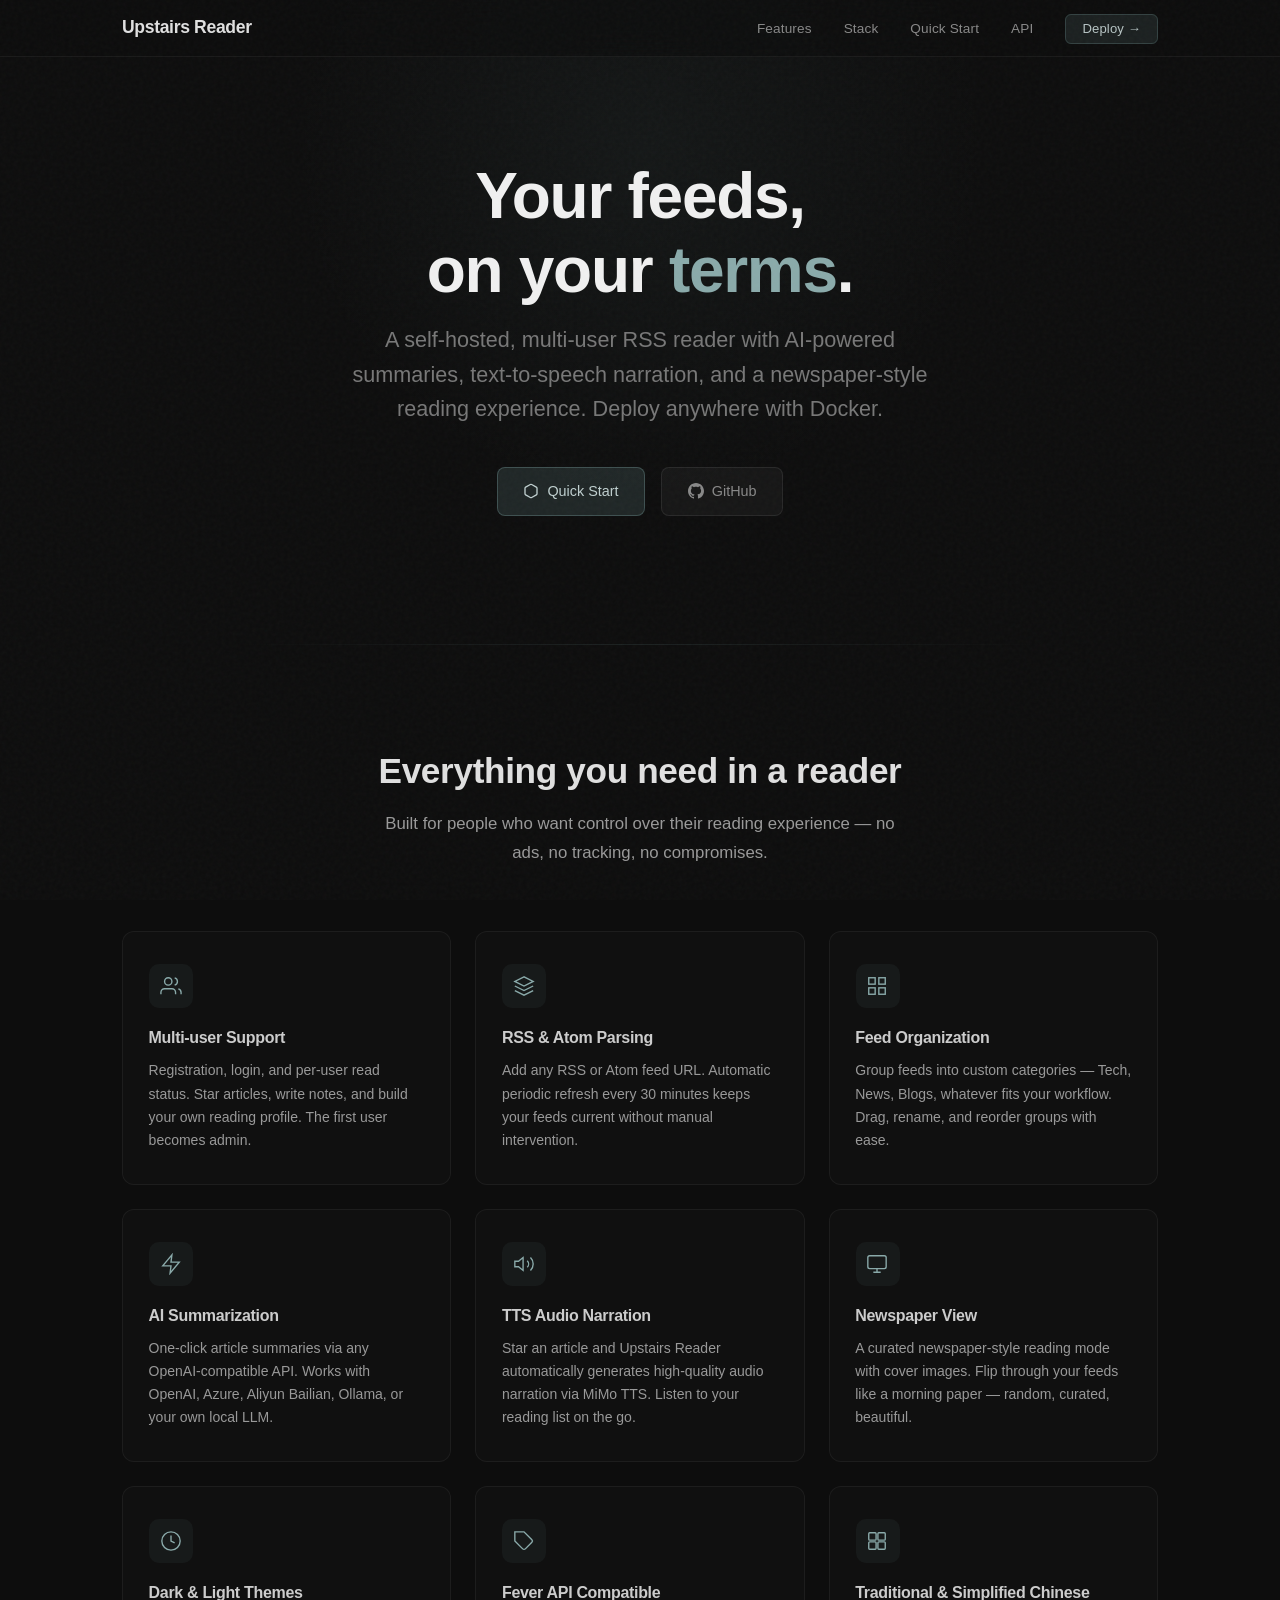
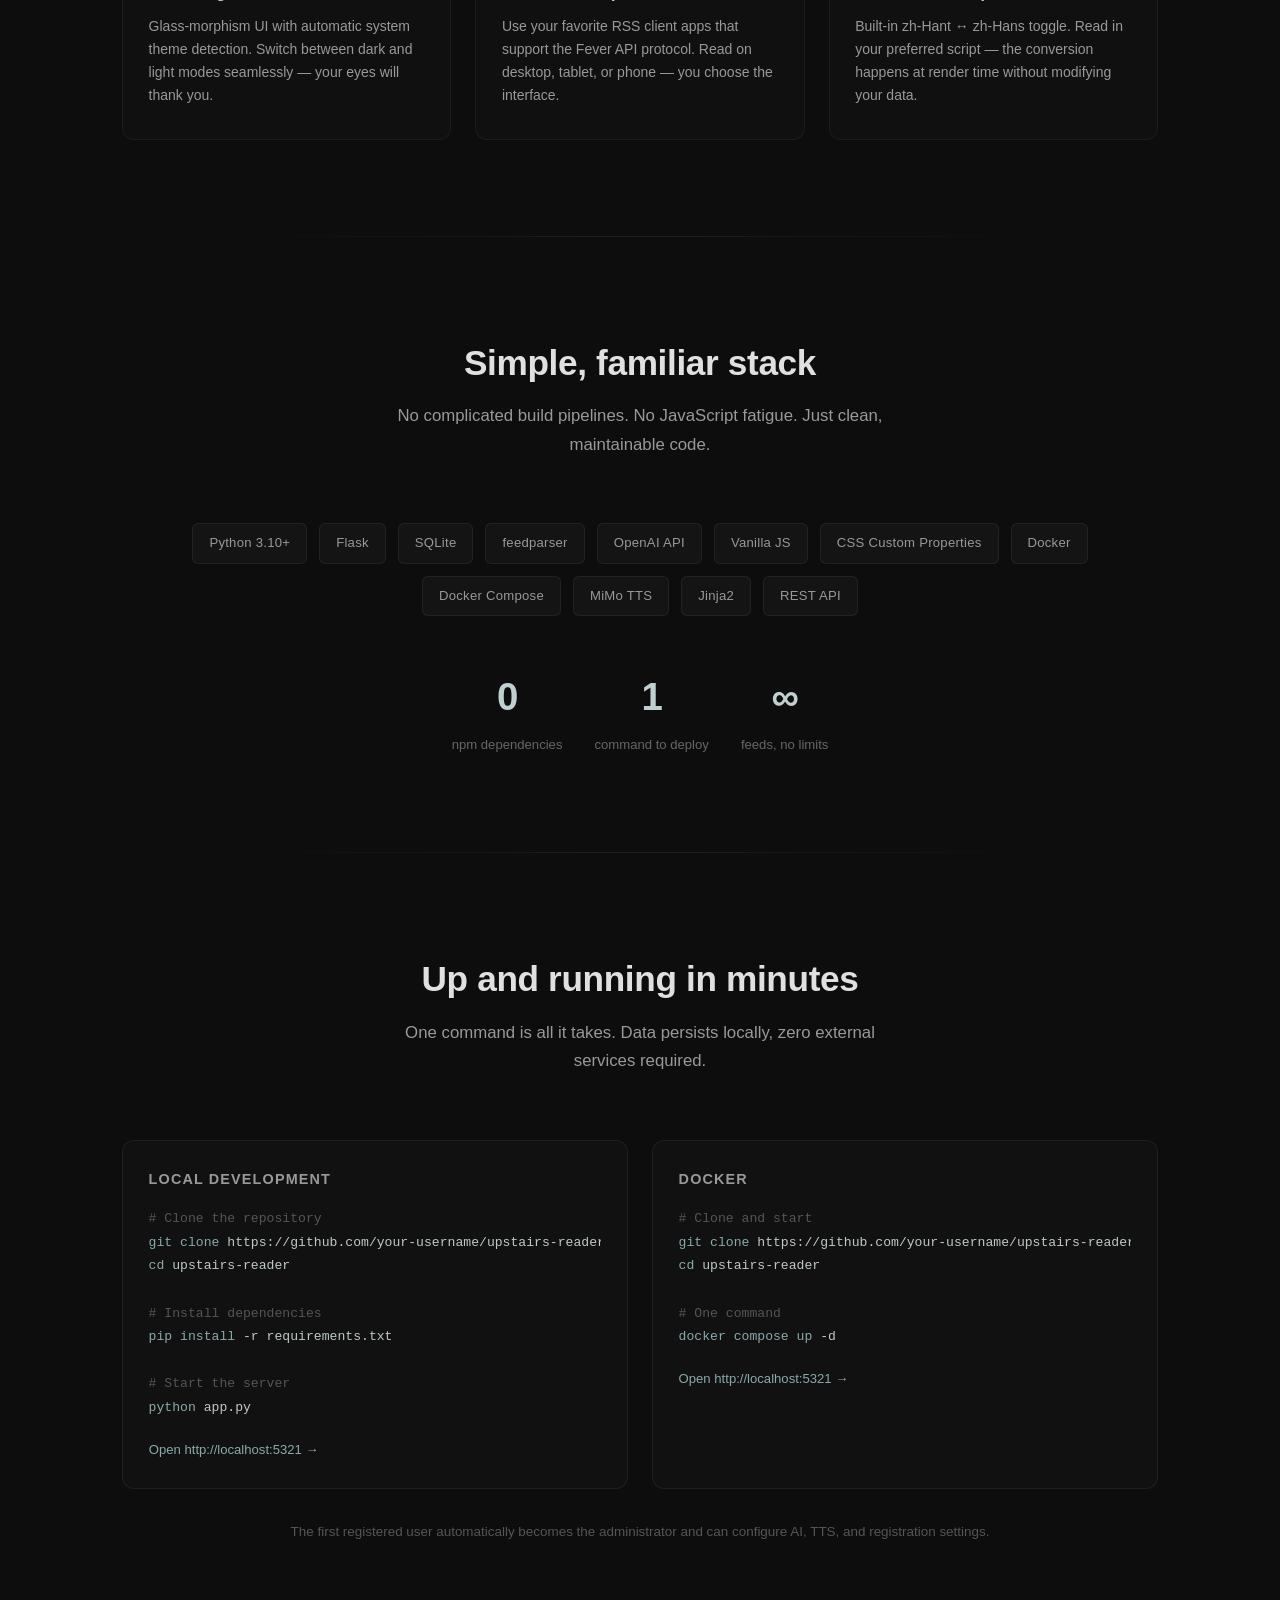
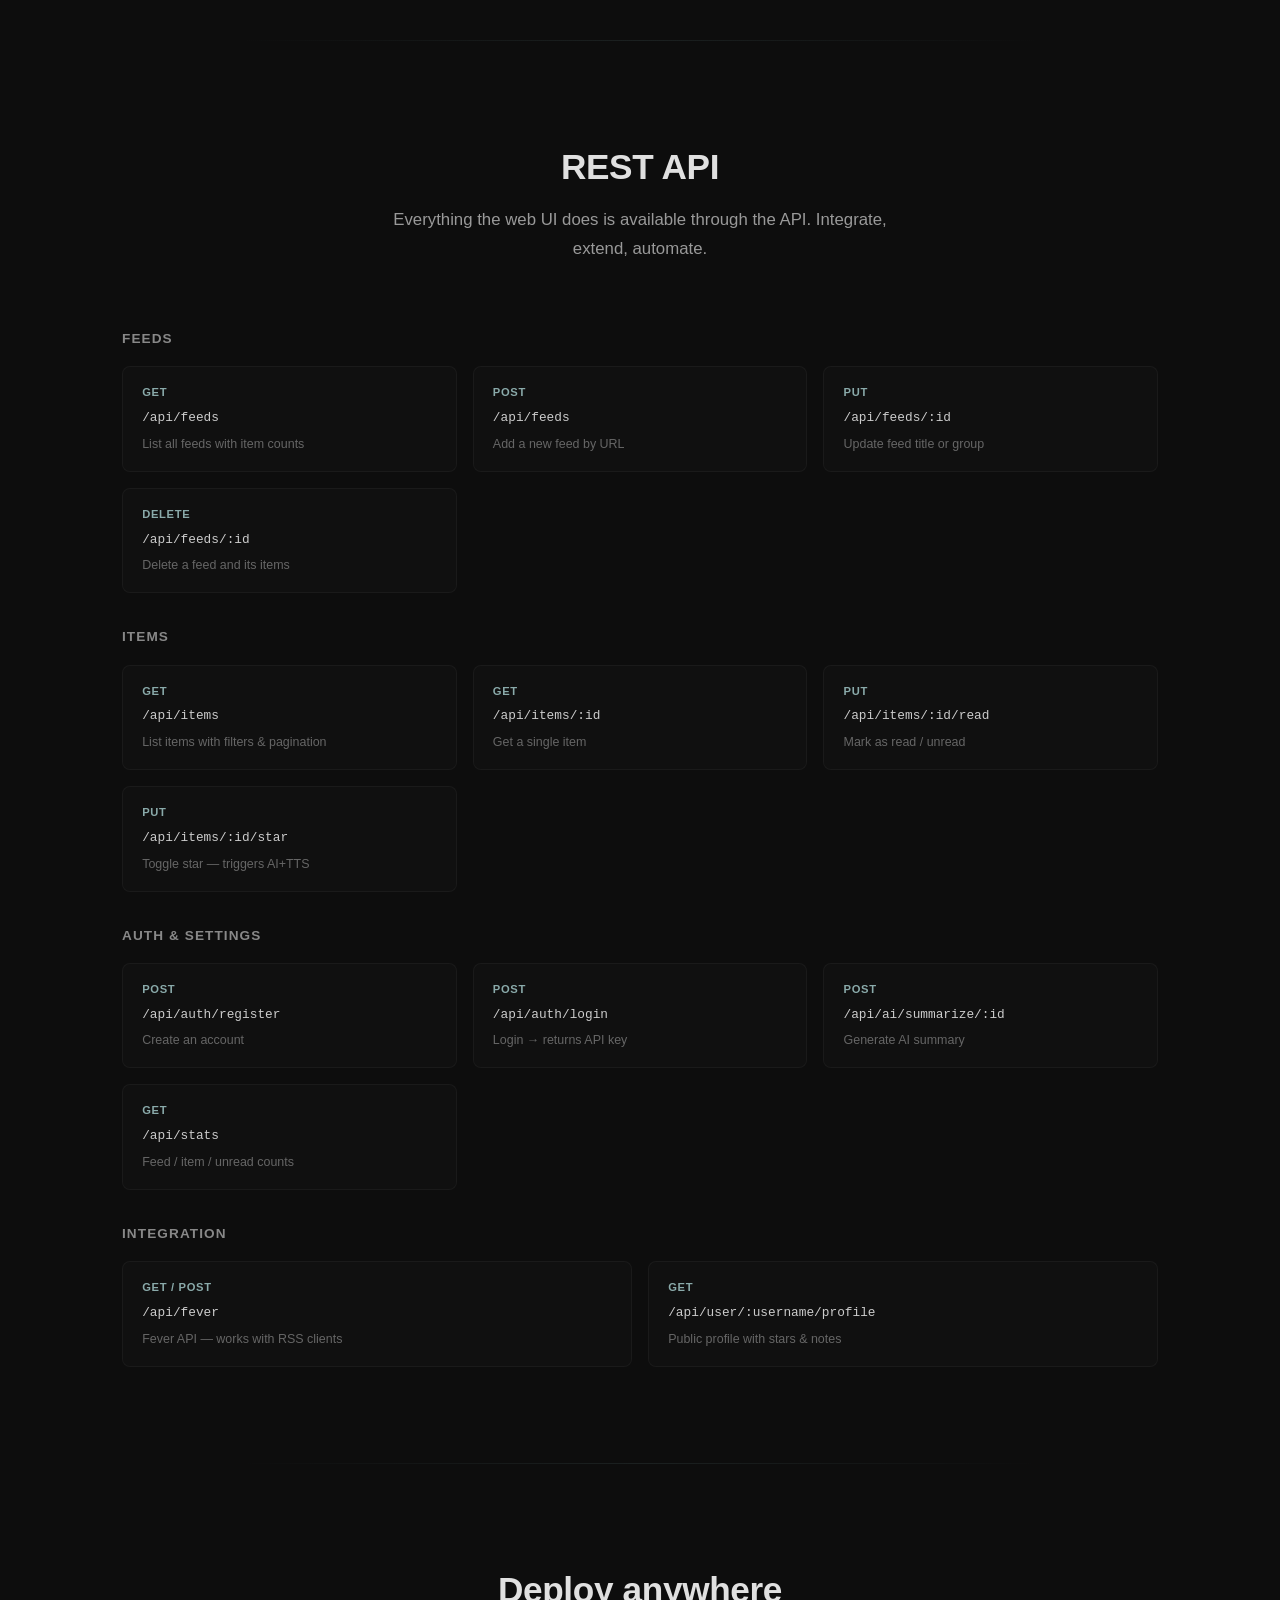
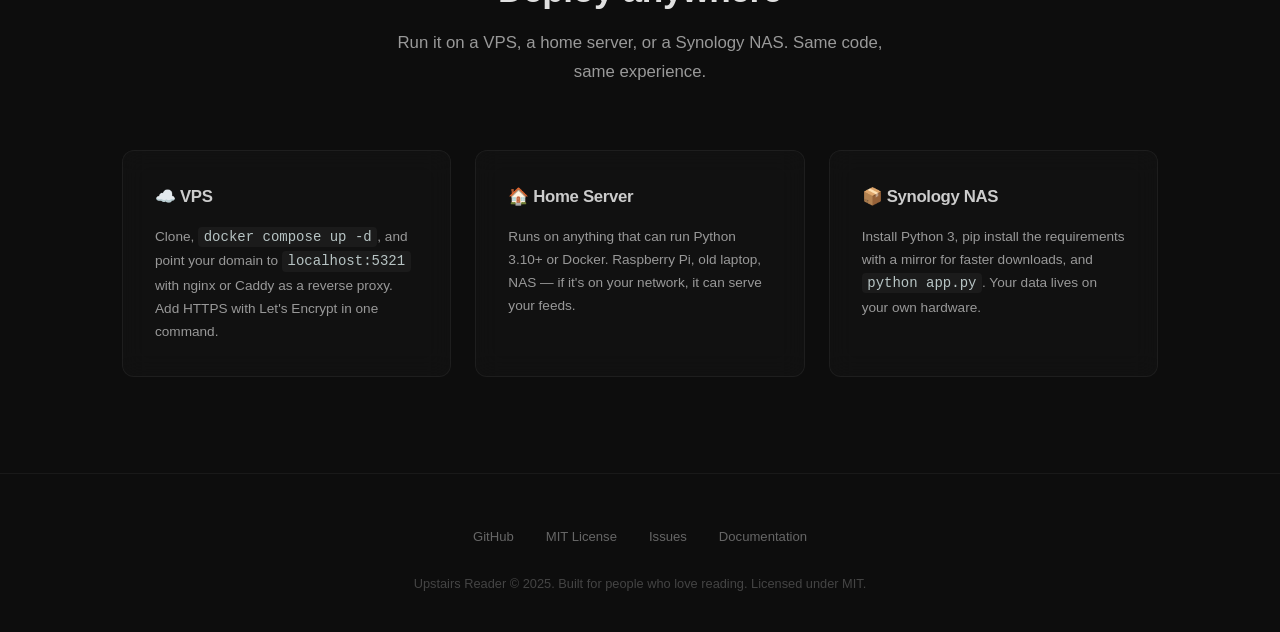
==== website/index.html @ f13e06f8 "Initial commit" ====
<!DOCTYPE html>
<html lang="en">
<head>
<meta charset="UTF-8">
<meta name="viewport" content="width=device-width, initial-scale=1.0">
<title>Upstairs Reader — Self-hosted RSS, reimagined</title>
<meta name="description" content="A self-hosted, multi-user RSS reader with AI summarization, TTS narration, and newspaper-style reading. Deploy anywhere with Docker.">
<style>
/* ── Reset & Base ────────────────────────────────────────── */
*, *::before, *::after { box-sizing: border-box; margin: 0; padding: 0; }
html { scroll-behavior: smooth; font-size: 16px; }
body {
  font-family: -apple-system, BlinkMacSystemFont, "Segoe UI", Roboto, Helvetica, Arial, sans-serif;
  background: #0d0d0d;
  color: #d4d4d4;
  line-height: 1.7;
  -webkit-font-smoothing: antialiased;
  overflow-x: hidden;
}
a { color: inherit; text-decoration: none; }
img { max-width: 100%; display: block; }

/* ── Noise overlay ──────────────────────────────────────── */
body::after {
  content: "";
  position: fixed; inset: 0;
  background: url("data:image/svg+xml,%3Csvg viewBox='0 0 256 256' xmlns='http://www.w3.org/2000/svg'%3E%3Cfilter id='n'%3E%3CfeTurbulence type='fractalNoise' baseFrequency='0.9' numOctaves='4' stitchTiles='stitch'/%3E%3C/filter%3E%3Crect width='100%25' height='100%25' filter='url(%23n)' opacity='0.03'/%3E%3C/svg%3E");
  pointer-events: none; z-index: 9999;
}

/* ── Typography ──────────────────────────────────────────── */
h1, h2, h3 { font-weight: 600; letter-spacing: -0.02em; }
h1 { font-size: clamp(2.4rem, 5vw, 4rem); line-height: 1.15; }
h2 { font-size: clamp(1.6rem, 3vw, 2.2rem); letter-spacing: -0.01em; }
h3 { font-size: 1.05rem; }
p { color: #999; }
code {
  font-family: "SF Mono", "Fira Code", "Fira Mono", Menlo, Consolas, monospace;
  font-size: 0.875rem;
  background: rgba(255,255,255,0.04);
  padding: 0.15em 0.4em;
  border-radius: 4px;
  color: #b8c5c5;
}

/* ── Container ────────────────────────────────────────────── */
.container {
  max-width: 1100px;
  margin: 0 auto;
  padding: 0 2rem;
}

/* ── Navigation ──────────────────────────────────────────── */
nav {
  position: fixed; top: 0; left: 0; right: 0; z-index: 100;
  backdrop-filter: blur(20px) saturate(180%);
  -webkit-backdrop-filter: blur(20px) saturate(180%);
  background: rgba(13,13,13,0.7);
  border-bottom: 1px solid rgba(255,255,255,0.05);
}
.nav-inner {
  max-width: 1100px; margin: 0 auto; padding: 0 2rem;
  display: flex; align-items: center; justify-content: space-between;
  height: 3.5rem;
}
.nav-logo { font-weight: 700; font-size: 1.1rem; letter-spacing: -0.02em; color: #e0e0e0; }
.nav-links { display: flex; gap: 2rem; list-style: none; }
.nav-links a { font-size: 0.85rem; color: #888; transition: color 0.2s; letter-spacing: 0.01em; }
.nav-links a:hover { color: #c8d8d8; }
.nav-cta {
  background: rgba(107,142,142,0.15);
  border: 1px solid rgba(107,142,142,0.3);
  color: #b8c5c5 !important;
  padding: 0.4rem 1rem;
  border-radius: 6px;
  font-size: 0.82rem !important;
  transition: all 0.2s;
}
.nav-cta:hover {
  background: rgba(107,142,142,0.25);
  border-color: rgba(107,142,142,0.5);
}

/* ── Sections ────────────────────────────────────────────── */
section { padding: 6rem 0; position: relative; }

/* ── Hero ────────────────────────────────────────────────── */
.hero {
  padding: 10rem 0 8rem;
  text-align: center;
  position: relative;
}
.hero::before {
  content: "";
  position: absolute;
  top: -200px; left: 50%; transform: translateX(-50%);
  width: 700px; height: 700px;
  background: radial-gradient(circle at center, rgba(107,142,142,0.08) 0%, transparent 70%);
  pointer-events: none;
}
.hero h1 { color: #f0f0f0; margin-bottom: 1rem; }
.hero h1 span { color: #8aaaaa; }
.hero .tagline {
  font-size: clamp(1.1rem, 2.2vw, 1.35rem);
  color: #777; max-width: 600px;
  margin: 0 auto 2.5rem;
  line-height: 1.6;
}
.hero-actions {
  display: flex; gap: 1rem; justify-content: center; flex-wrap: wrap;
}
.btn {
  display: inline-flex; align-items: center; gap: 0.5rem;
  padding: 0.7rem 1.6rem;
  border-radius: 8px;
  font-size: 0.9rem; font-weight: 500;
  transition: all 0.2s;
  cursor: pointer;
  border: none;
}
.btn-primary {
  background: rgba(107,142,142,0.2);
  border: 1px solid rgba(107,142,142,0.4);
  color: #c0d0d0;
}
.btn-primary:hover {
  background: rgba(107,142,142,0.3);
  border-color: rgba(107,142,142,0.6);
}
.btn-secondary {
  background: rgba(255,255,255,0.04);
  border: 1px solid rgba(255,255,255,0.08);
  color: #888;
}
.btn-secondary:hover {
  background: rgba(255,255,255,0.08);
  border-color: rgba(255,255,255,0.14);
  color: #aaa;
}

/* ── Divider ─────────────────────────────────────────────── */
.section-divider {
  height: 1px;
  background: linear-gradient(90deg, transparent, rgba(107,142,142,0.15), transparent);
  max-width: 800px; margin: 0 auto;
}

/* ── Section Header ──────────────────────────────────────── */
.section-header { text-align: center; margin-bottom: 4rem; }
.section-header h2 { color: #e0e0e0; margin-bottom: 0.6rem; }
.section-header p { font-size: 1.05rem; max-width: 520px; margin: 0 auto; }

/* ── Features Grid ───────────────────────────────────────── */
.features-grid {
  display: grid;
  grid-template-columns: repeat(auto-fit, minmax(280px, 1fr));
  gap: 1.5rem;
}
.feature-card {
  background: rgba(255,255,255,0.015);
  border: 1px solid rgba(255,255,255,0.05);
  border-radius: 12px;
  padding: 2rem 1.6rem;
  transition: all 0.3s;
  position: relative;
  overflow: hidden;
}
.feature-card:hover {
  border-color: rgba(107,142,142,0.2);
  background: rgba(107,142,142,0.03);
  transform: translateY(-2px);
}
.feature-icon {
  font-size: 1.6rem; margin-bottom: 1rem;
  width: 44px; height: 44px;
  display: flex; align-items: center; justify-content: center;
  background: rgba(107,142,142,0.08);
  border-radius: 10px;
}
.feature-card h3 { color: #ccc; margin-bottom: 0.5rem; font-size: 1rem; }
.feature-card p { font-size: 0.875rem; line-height: 1.65; }

/* ── Tech Stack ──────────────────────────────────────────── */
.tech-strip {
  display: flex; flex-wrap: wrap; gap: 0.75rem; justify-content: center;
  margin-top: 2rem;
}
.tech-tag {
  background: rgba(255,255,255,0.03);
  border: 1px solid rgba(255,255,255,0.06);
  padding: 0.5rem 1rem;
  border-radius: 6px;
  font-size: 0.82rem;
  color: #999;
  letter-spacing: 0.02em;
  transition: all 0.2s;
}
.tech-tag:hover {
  border-color: rgba(107,142,142,0.25);
  color: #bbb;
}

/* ── Quick Start ─────────────────────────────────────────── */
.quickstart-grid {
  display: grid;
  grid-template-columns: repeat(auto-fit, minmax(340px, 1fr));
  gap: 1.5rem;
}
.code-block {
  background: rgba(255,255,255,0.02);
  border: 1px solid rgba(255,255,255,0.06);
  border-radius: 12px;
  padding: 1.6rem;
  position: relative;
}
.code-block h3 {
  font-size: 0.9rem; color: #999; margin-bottom: 1rem;
  text-transform: uppercase; letter-spacing: 0.08em;
}
.code-block pre {
  overflow-x: auto;
  font-family: "SF Mono", "Fira Code", "Fira Mono", Menlo, Consolas, monospace;
  font-size: 0.82rem;
  line-height: 1.8;
  color: #c0c8c8;
}
.code-block pre .comment { color: #555; }
.code-block pre .cmd { color: #8aaaaa; }
.code-block a {
  display: inline-block; margin-top: 1.2rem;
  font-size: 0.82rem; color: #8aaaaa;
  border-bottom: 1px solid transparent;
  transition: border-color 0.2s;
}
.code-block a:hover { border-color: #8aaaaa; }

/* ── Stats ─────────────────────────────────────────────────── */
.stats-row {
  display: flex; flex-wrap: wrap; gap: 2rem; justify-content: center;
  margin-top: 3rem;
}
.stat { text-align: center; }
.stat-num {
  font-size: 2.4rem; font-weight: 700; color: #c0d0d0;
  letter-spacing: -0.03em;
}
.stat-label { font-size: 0.82rem; color: #666; margin-top: 0.3rem; }

/* ── Footer ──────────────────────────────────────────────── */
footer {
  border-top: 1px solid rgba(255,255,255,0.05);
  padding: 3rem 0 2.5rem;
  text-align: center;
}
footer .footer-links {
  display: flex; gap: 2rem; justify-content: center;
  list-style: none; margin-bottom: 1.5rem;
}
footer .footer-links a {
  font-size: 0.82rem; color: #666;
  transition: color 0.2s;
}
footer .footer-links a:hover { color: #8aaaaa; }
footer .copyright { font-size: 0.8rem; color: #444; }

/* ── Responsive ──────────────────────────────────────────── */
@media (max-width: 768px) {
  .nav-links { gap: 1rem; }
  .nav-links a:not(.nav-cta) { display: none; }
  section { padding: 4rem 0; }
  .hero { padding: 7rem 0 5rem; }
  .features-grid { grid-template-columns: 1fr; }
  .quickstart-grid { grid-template-columns: 1fr; }
  .container { padding: 0 1.2rem; }
  .nav-inner { padding: 0 1.2rem; }
}

/* ── Glass accents ───────────────────────────────────────── */
.glass-panel {
  background: rgba(255,255,255,0.02);
  backdrop-filter: blur(12px);
  -webkit-backdrop-filter: blur(12px);
  border: 1px solid rgba(255,255,255,0.05);
  border-radius: 12px;
  padding: 2rem;
}

/* ── API Table ───────────────────────────────────────────── */
.api-grid {
  display: grid;
  grid-template-columns: repeat(auto-fit, minmax(260px, 1fr));
  gap: 1rem;
}
.api-endpoint {
  background: rgba(255,255,255,0.015);
  border: 1px solid rgba(255,255,255,0.04);
  border-radius: 8px;
  padding: 1rem 1.2rem;
  font-size: 0.84rem;
}
.api-endpoint .method {
  font-size: 0.7rem; font-weight: 600;
  text-transform: uppercase; letter-spacing: 0.06em;
  color: #8aaaaa; margin-bottom: 0.3rem;
}
.api-endpoint .path {
  font-family: "SF Mono", "Fira Code", "Fira Mono", Menlo, Consolas, monospace;
  font-size: 0.8rem; color: #ccc;
  margin-bottom: 0.3rem; word-break: break-all;
}
.api-endpoint .desc { color: #666; font-size: 0.78rem; }

/* ── Scroll animation ────────────────────────────────────── */
.fade-in {
  opacity: 0; transform: translateY(20px);
  animation: fadeUp 0.7s ease-out forwards;
}
@keyframes fadeUp {
  to { opacity: 1; transform: translateY(0); }
}
.delay-1 { animation-delay: 0.1s; }
.delay-2 { animation-delay: 0.2s; }
.delay-3 { animation-delay: 0.3s; }
</style>
</head>
<body>

<!-- ── Navigation ────────────────────────────────────────── -->
<nav>
  <div class="nav-inner">
    <a href="#" class="nav-logo">Upstairs Reader</a>
    <ul class="nav-links">
      <li><a href="#features">Features</a></li>
      <li><a href="#stack">Stack</a></li>
      <li><a href="#quickstart">Quick Start</a></li>
      <li><a href="#api">API</a></li>
      <li><a href="#quickstart" class="nav-cta">Deploy →</a></li>
    </ul>
  </div>
</nav>

<!-- ── Hero ──────────────────────────────────────────────── -->
<section class="hero">
  <div class="container">
    <h1 class="fade-in">Your feeds,<br>on your <span>terms</span>.</h1>
    <p class="tagline fade-in delay-1">
      A self-hosted, multi-user RSS reader with AI-powered summaries,
      text-to-speech narration, and a newspaper-style reading experience.
      Deploy anywhere with Docker.
    </p>
    <div class="hero-actions fade-in delay-2">
      <a href="#quickstart" class="btn btn-primary">
        <svg width="16" height="16" viewBox="0 0 24 24" fill="none" stroke="currentColor" stroke-width="2"><path d="M21 16V8a2 2 0 0 0-1-1.73l-7-4a2 2 0 0 0-2 0l-7 4A2 2 0 0 0 3 8v8a2 2 0 0 0 1 1.73l7 4a2 2 0 0 0 2 0l7-4A2 2 0 0 0 21 16z"/></svg>
        Quick Start
      </a>
      <a href="https://github.com" class="btn btn-secondary" target="_blank" rel="noopener">
        <svg width="16" height="16" viewBox="0 0 24 24" fill="currentColor"><path d="M12 0C5.37 0 0 5.37 0 12c0 5.3 3.438 9.8 8.205 11.385.6.113.82-.258.82-.577 0-.285-.01-1.04-.015-2.04-3.338.724-4.042-1.61-4.042-1.61-.546-1.385-1.335-1.755-1.335-1.755-1.087-.744.084-.729.084-.729 1.205.084 1.838 1.236 1.838 1.236 1.07 1.835 2.809 1.305 3.495.998.108-.776.417-1.305.76-1.605-2.665-.3-5.466-1.332-5.466-5.93 0-1.31.465-2.38 1.235-3.22-.135-.303-.54-1.523.105-3.176 0 0 1.005-.322 3.3 1.23.96-.267 1.98-.399 3-.405 1.02.006 2.04.138 3 .405 2.28-1.552 3.285-1.23 3.285-1.23.645 1.653.24 2.873.12 3.176.765.84 1.23 1.91 1.23 3.22 0 4.61-2.805 5.625-5.475 5.92.42.36.81 1.096.81 2.22 0 1.605-.015 2.896-.015 3.286 0 .315.21.69.825.57C20.565 21.795 24 17.295 24 12c0-6.63-5.37-12-12-12z"/></svg>
        GitHub
      </a>
    </div>
  </div>
</section>

<div class="section-divider"></div>

<!-- ── Features ──────────────────────────────────────────── -->
<section id="features">
  <div class="container">
    <div class="section-header fade-in">
      <h2>Everything you need in a reader</h2>
      <p>Built for people who want control over their reading experience — no ads, no tracking, no compromises.</p>
    </div>
    <div class="features-grid">
      <div class="feature-card fade-in">
        <div class="feature-icon">
          <svg width="22" height="22" viewBox="0 0 24 24" fill="none" stroke="#8aaaaa" stroke-width="1.5"><path d="M17 21v-2a4 4 0 0 0-4-4H5a4 4 0 0 0-4 4v2"/><circle cx="9" cy="7" r="4"/><path d="M23 21v-2a4 4 0 0 0-3-3.87"/><path d="M16 3.13a4 4 0 0 1 0 7.75"/></svg>
        </div>
        <h3>Multi-user Support</h3>
        <p>Registration, login, and per-user read status. Star articles, write notes, and build your own reading profile. The first user becomes admin.</p>
      </div>
      <div class="feature-card fade-in delay-1">
        <div class="feature-icon">
          <svg width="22" height="22" viewBox="0 0 24 24" fill="none" stroke="#8aaaaa" stroke-width="1.5"><path d="M12 2L2 7l10 5 10-5-10-5z"/><path d="M2 17l10 5 10-5"/><path d="M2 12l10 5 10-5"/></svg>
        </div>
        <h3>RSS &amp; Atom Parsing</h3>
        <p>Add any RSS or Atom feed URL. Automatic periodic refresh every 30 minutes keeps your feeds current without manual intervention.</p>
      </div>
      <div class="feature-card fade-in delay-2">
        <div class="feature-icon">
          <svg width="22" height="22" viewBox="0 0 24 24" fill="none" stroke="#8aaaaa" stroke-width="1.5"><rect x="3" y="3" width="7" height="7"/><rect x="14" y="3" width="7" height="7"/><rect x="3" y="14" width="7" height="7"/><rect x="14" y="14" width="7" height="7"/></svg>
        </div>
        <h3>Feed Organization</h3>
        <p>Group feeds into custom categories — Tech, News, Blogs, whatever fits your workflow. Drag, rename, and reorder groups with ease.</p>
      </div>
      <div class="feature-card fade-in">
        <div class="feature-icon">
          <svg width="22" height="22" viewBox="0 0 24 24" fill="none" stroke="#8aaaaa" stroke-width="1.5"><polygon points="13 2 3 14 12 14 11 22 21 10 12 10 13 2"/></svg>
        </div>
        <h3>AI Summarization</h3>
        <p>One-click article summaries via any OpenAI-compatible API. Works with OpenAI, Azure, Aliyun Bailian, Ollama, or your own local LLM.</p>
      </div>
      <div class="feature-card fade-in delay-1">
        <div class="feature-icon">
          <svg width="22" height="22" viewBox="0 0 24 24" fill="none" stroke="#8aaaaa" stroke-width="1.5"><polygon points="11 5 6 9 2 9 2 15 6 15 11 19 11 5"/><path d="M19.07 4.93a10 10 0 0 1 0 14.14M15.54 8.46a5 5 0 0 1 0 7.07"/></svg>
        </div>
        <h3>TTS Audio Narration</h3>
        <p>Star an article and Upstairs Reader automatically generates high-quality audio narration via MiMo TTS. Listen to your reading list on the go.</p>
      </div>
      <div class="feature-card fade-in delay-2">
        <div class="feature-icon">
          <svg width="22" height="22" viewBox="0 0 24 24" fill="none" stroke="#8aaaaa" stroke-width="1.5"><rect x="2" y="3" width="20" height="14" rx="2"/><line x1="8" y1="21" x2="16" y2="21"/><line x1="12" y1="17" x2="12" y2="21"/></svg>
        </div>
        <h3>Newspaper View</h3>
        <p>A curated newspaper-style reading mode with cover images. Flip through your feeds like a morning paper — random, curated, beautiful.</p>
      </div>
      <div class="feature-card fade-in">
        <div class="feature-icon">
          <svg width="22" height="22" viewBox="0 0 24 24" fill="none" stroke="#8aaaaa" stroke-width="1.5"><circle cx="12" cy="12" r="10"/><path d="M12 6v6l4 2"/></svg>
        </div>
        <h3>Dark &amp; Light Themes</h3>
        <p>Glass-morphism UI with automatic system theme detection. Switch between dark and light modes seamlessly — your eyes will thank you.</p>
      </div>
      <div class="feature-card fade-in delay-1">
        <div class="feature-icon">
          <svg width="22" height="22" viewBox="0 0 24 24" fill="none" stroke="#8aaaaa" stroke-width="1.5"><path d="M20.59 13.41l-7.17 7.17a2 2 0 0 1-2.83 0L2 12V2h10l8.59 8.59a2 2 0 0 1 0 2.82z"/><line x1="7" y1="7" x2="7.01" y2="7"/></svg>
        </div>
        <h3>Fever API Compatible</h3>
        <p>Use your favorite RSS client apps that support the Fever API protocol. Read on desktop, tablet, or phone — you choose the interface.</p>
      </div>
      <div class="feature-card fade-in delay-2">
        <div class="feature-icon">
          <svg width="22" height="22" viewBox="0 0 24 24" fill="none" stroke="#8aaaaa" stroke-width="1.5"><rect x="3" y="3" width="8" height="8" rx="1"/><rect x="13" y="3" width="8" height="8" rx="1"/><rect x="3" y="13" width="8" height="8" rx="1"/><rect x="13" y="13" width="8" height="8" rx="1"/></svg>
        </div>
        <h3>Traditional &amp; Simplified Chinese</h3>
        <p>Built-in zh-Hant ↔ zh-Hans toggle. Read in your preferred script — the conversion happens at render time without modifying your data.</p>
      </div>
    </div>
  </div>
</section>

<div class="section-divider"></div>

<!-- ── Tech Stack ─────────────────────────────────────────── -->
<section id="stack">
  <div class="container">
    <div class="section-header fade-in">
      <h2>Simple, familiar stack</h2>
      <p>No complicated build pipelines. No JavaScript fatigue. Just clean, maintainable code.</p>
    </div>
    <div class="tech-strip fade-in delay-1">
      <span class="tech-tag">Python 3.10+</span>
      <span class="tech-tag">Flask</span>
      <span class="tech-tag">SQLite</span>
      <span class="tech-tag">feedparser</span>
      <span class="tech-tag">OpenAI API</span>
      <span class="tech-tag">Vanilla JS</span>
      <span class="tech-tag">CSS Custom Properties</span>
      <span class="tech-tag">Docker</span>
      <span class="tech-tag">Docker Compose</span>
      <span class="tech-tag">MiMo TTS</span>
      <span class="tech-tag">Jinja2</span>
      <span class="tech-tag">REST API</span>
    </div>
    <div class="stats-row fade-in delay-2">
      <div class="stat">
        <div class="stat-num">0</div>
        <div class="stat-label">npm dependencies</div>
      </div>
      <div class="stat">
        <div class="stat-num">1</div>
        <div class="stat-label">command to deploy</div>
      </div>
      <div class="stat">
        <div class="stat-num">&infin;</div>
        <div class="stat-label">feeds, no limits</div>
      </div>
    </div>
  </div>
</section>

<div class="section-divider"></div>

<!-- ── Quick Start ────────────────────────────────────────── -->
<section id="quickstart">
  <div class="container">
    <div class="section-header fade-in">
      <h2>Up and running in minutes</h2>
      <p>One command is all it takes. Data persists locally, zero external services required.</p>
    </div>
    <div class="quickstart-grid fade-in delay-1">
      <div class="code-block">
        <h3>Local Development</h3>
<pre><span class="comment"># Clone the repository</span>
<span class="cmd">git clone</span> https://github.com/your-username/upstairs-reader.git
<span class="cmd">cd</span> upstairs-reader

<span class="comment"># Install dependencies</span>
<span class="cmd">pip install</span> -r requirements.txt

<span class="comment"># Start the server</span>
<span class="cmd">python</span> app.py</pre>
        <a href="#">Open http://localhost:5321 &rarr;</a>
      </div>
      <div class="code-block">
        <h3>Docker</h3>
<pre><span class="comment"># Clone and start</span>
<span class="cmd">git clone</span> https://github.com/your-username/upstairs-reader.git
<span class="cmd">cd</span> upstairs-reader

<span class="comment"># One command</span>
<span class="cmd">docker compose up</span> -d</pre>
        <a href="#">Open http://localhost:5321 &rarr;</a>
      </div>
    </div>
    <p style="text-align:center; margin-top:2rem; font-size:0.84rem; color:#555;">
      The first registered user automatically becomes the administrator and can configure AI, TTS, and registration settings.
    </p>
  </div>
</section>

<div class="section-divider"></div>

<!-- ── API Reference ──────────────────────────────────────── -->
<section id="api">
  <div class="container">
    <div class="section-header fade-in">
      <h2>REST API</h2>
      <p>Everything the web UI does is available through the API. Integrate, extend, automate.</p>
    </div>

    <h3 style="color:#888; margin:2rem 0 1rem; font-size:0.85rem; text-transform:uppercase; letter-spacing:0.08em;">Feeds</h3>
    <div class="api-grid">
      <div class="api-endpoint"><div class="method">GET</div><div class="path">/api/feeds</div><div class="desc">List all feeds with item counts</div></div>
      <div class="api-endpoint"><div class="method">POST</div><div class="path">/api/feeds</div><div class="desc">Add a new feed by URL</div></div>
      <div class="api-endpoint"><div class="method">PUT</div><div class="path">/api/feeds/:id</div><div class="desc">Update feed title or group</div></div>
      <div class="api-endpoint"><div class="method">DELETE</div><div class="path">/api/feeds/:id</div><div class="desc">Delete a feed and its items</div></div>
    </div>

    <h3 style="color:#888; margin:2rem 0 1rem; font-size:0.85rem; text-transform:uppercase; letter-spacing:0.08em;">Items</h3>
    <div class="api-grid">
      <div class="api-endpoint"><div class="method">GET</div><div class="path">/api/items</div><div class="desc">List items with filters &amp; pagination</div></div>
      <div class="api-endpoint"><div class="method">GET</div><div class="path">/api/items/:id</div><div class="desc">Get a single item</div></div>
      <div class="api-endpoint"><div class="method">PUT</div><div class="path">/api/items/:id/read</div><div class="desc">Mark as read / unread</div></div>
      <div class="api-endpoint"><div class="method">PUT</div><div class="path">/api/items/:id/star</div><div class="desc">Toggle star &mdash; triggers AI+TTS</div></div>
    </div>

    <h3 style="color:#888; margin:2rem 0 1rem; font-size:0.85rem; text-transform:uppercase; letter-spacing:0.08em;">Auth &amp; Settings</h3>
    <div class="api-grid">
      <div class="api-endpoint"><div class="method">POST</div><div class="path">/api/auth/register</div><div class="desc">Create an account</div></div>
      <div class="api-endpoint"><div class="method">POST</div><div class="path">/api/auth/login</div><div class="desc">Login &rarr; returns API key</div></div>
      <div class="api-endpoint"><div class="method">POST</div><div class="path">/api/ai/summarize/:id</div><div class="desc">Generate AI summary</div></div>
      <div class="api-endpoint"><div class="method">GET</div><div class="path">/api/stats</div><div class="desc">Feed / item / unread counts</div></div>
    </div>

    <h3 style="color:#888; margin:2rem 0 1rem; font-size:0.85rem; text-transform:uppercase; letter-spacing:0.08em;">Integration</h3>
    <div class="api-grid">
      <div class="api-endpoint"><div class="method">GET / POST</div><div class="path">/api/fever</div><div class="desc">Fever API &mdash; works with RSS clients</div></div>
      <div class="api-endpoint"><div class="method">GET</div><div class="path">/api/user/:username/profile</div><div class="desc">Public profile with stars &amp; notes</div></div>
    </div>
  </div>
</section>

<div class="section-divider"></div>

<!-- ── Deployment ─────────────────────────────────────────── -->
<section>
  <div class="container">
    <div class="section-header fade-in">
      <h2>Deploy anywhere</h2>
      <p>Run it on a VPS, a home server, or a Synology NAS. Same code, same experience.</p>
    </div>
    <div class="features-grid">
      <div class="glass-panel fade-in">
        <h3 style="color:#ccc; margin-bottom:0.8rem;">&#9729;&#65039; VPS</h3>
        <p style="font-size:0.85rem;">
          Clone, <code>docker compose up -d</code>, and point your domain to <code>localhost:5321</code> with nginx or Caddy as a reverse proxy. Add HTTPS with Let's Encrypt in one command.
        </p>
      </div>
      <div class="glass-panel fade-in delay-1">
        <h3 style="color:#ccc; margin-bottom:0.8rem;">&#127968; Home Server</h3>
        <p style="font-size:0.85rem;">
          Runs on anything that can run Python 3.10+ or Docker. Raspberry Pi, old laptop, NAS — if it's on your network, it can serve your feeds.
        </p>
      </div>
      <div class="glass-panel fade-in delay-2">
        <h3 style="color:#ccc; margin-bottom:0.8rem;">&#128230; Synology NAS</h3>
        <p style="font-size:0.85rem;">
          Install Python 3, pip install the requirements with a mirror for faster downloads, and <code>python app.py</code>. Your data lives on your own hardware.
        </p>
      </div>
    </div>
  </div>
</section>

<!-- ── Footer ─────────────────────────────────────────────── -->
<footer>
  <div class="container">
    <ul class="footer-links">
      <li><a href="https://github.com" target="_blank" rel="noopener">GitHub</a></li>
      <li><a href="https://github.com/your-username/upstairs-reader/blob/main/LICENSE" target="_blank" rel="noopener">MIT License</a></li>
      <li><a href="https://github.com/your-username/upstairs-reader/issues" target="_blank" rel="noopener">Issues</a></li>
      <li><a href="https://github.com/your-username/upstairs-reader/blob/main/README.md" target="_blank" rel="noopener">Documentation</a></li>
    </ul>
    <p class="copyright">
      Upstairs Reader &copy; 2025. Built for people who love reading. Licensed under MIT.
    </p>
  </div>
</footer>

</body>
</html>
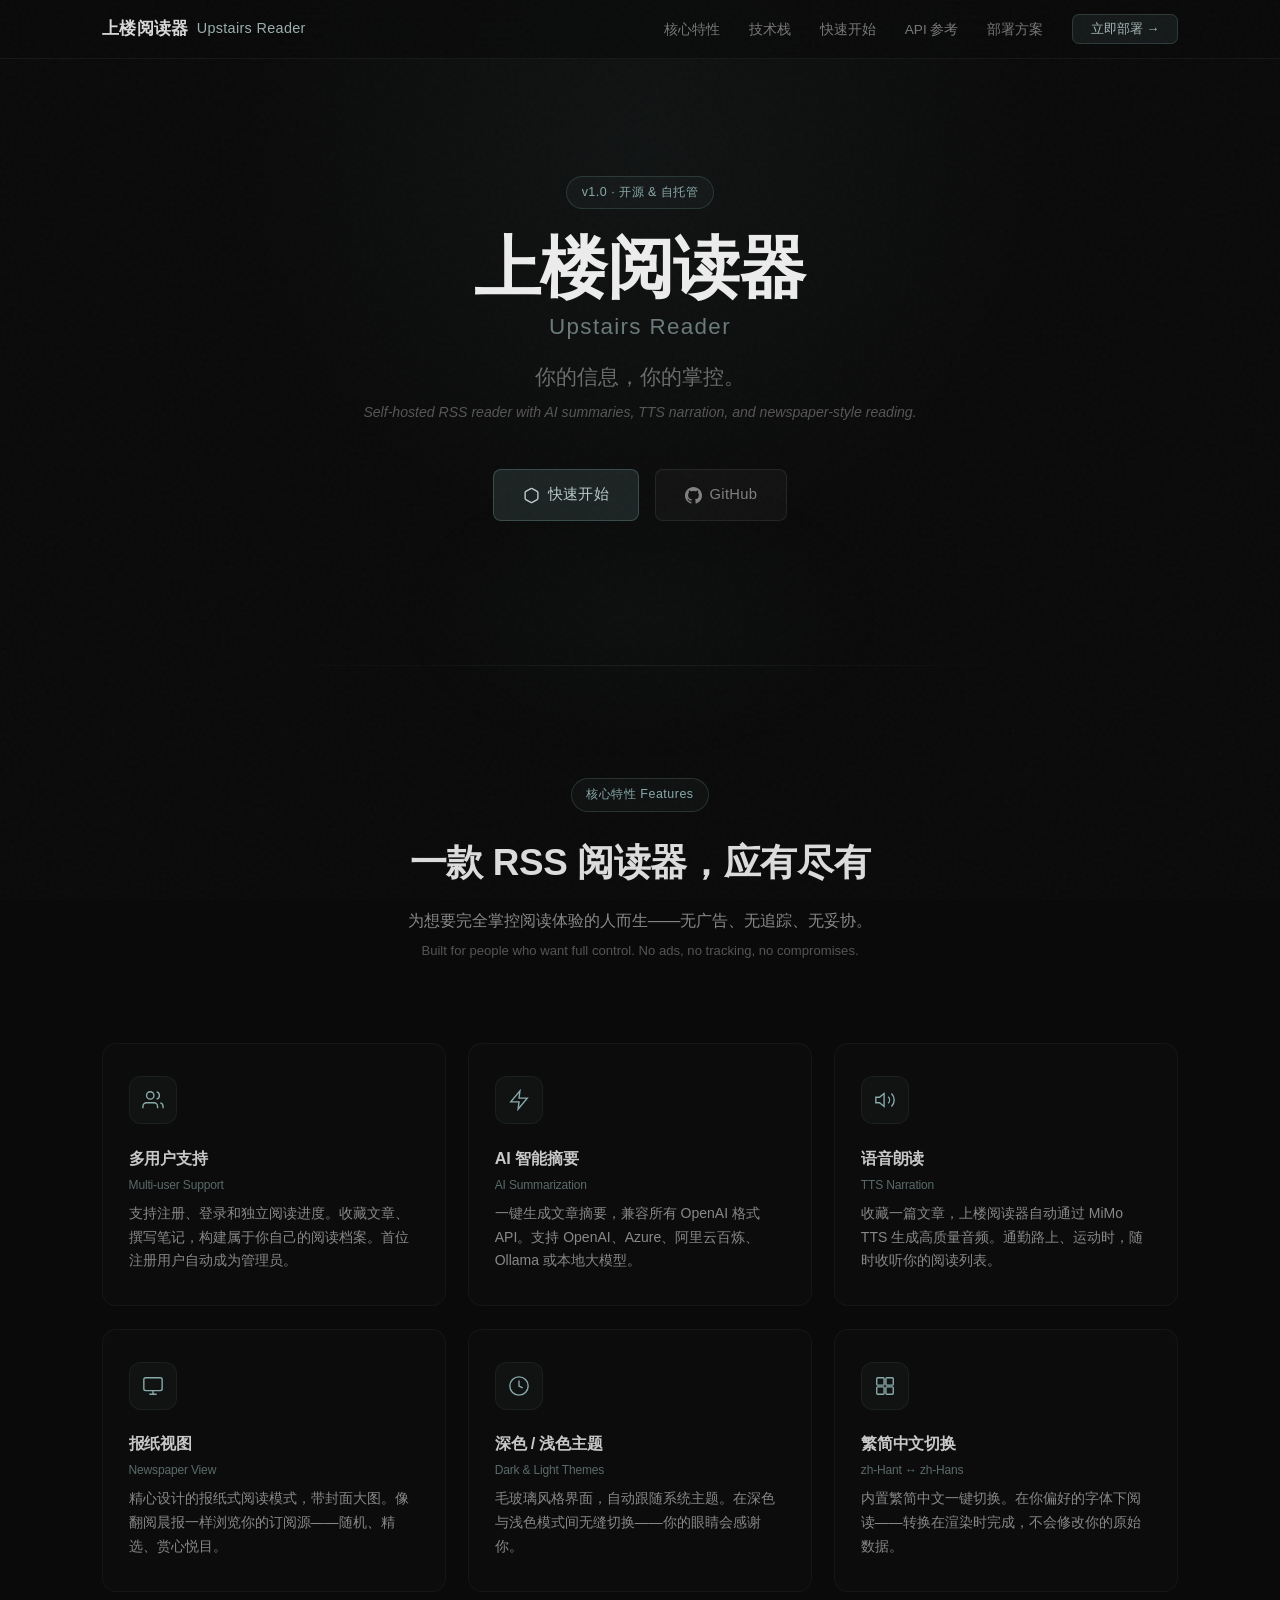
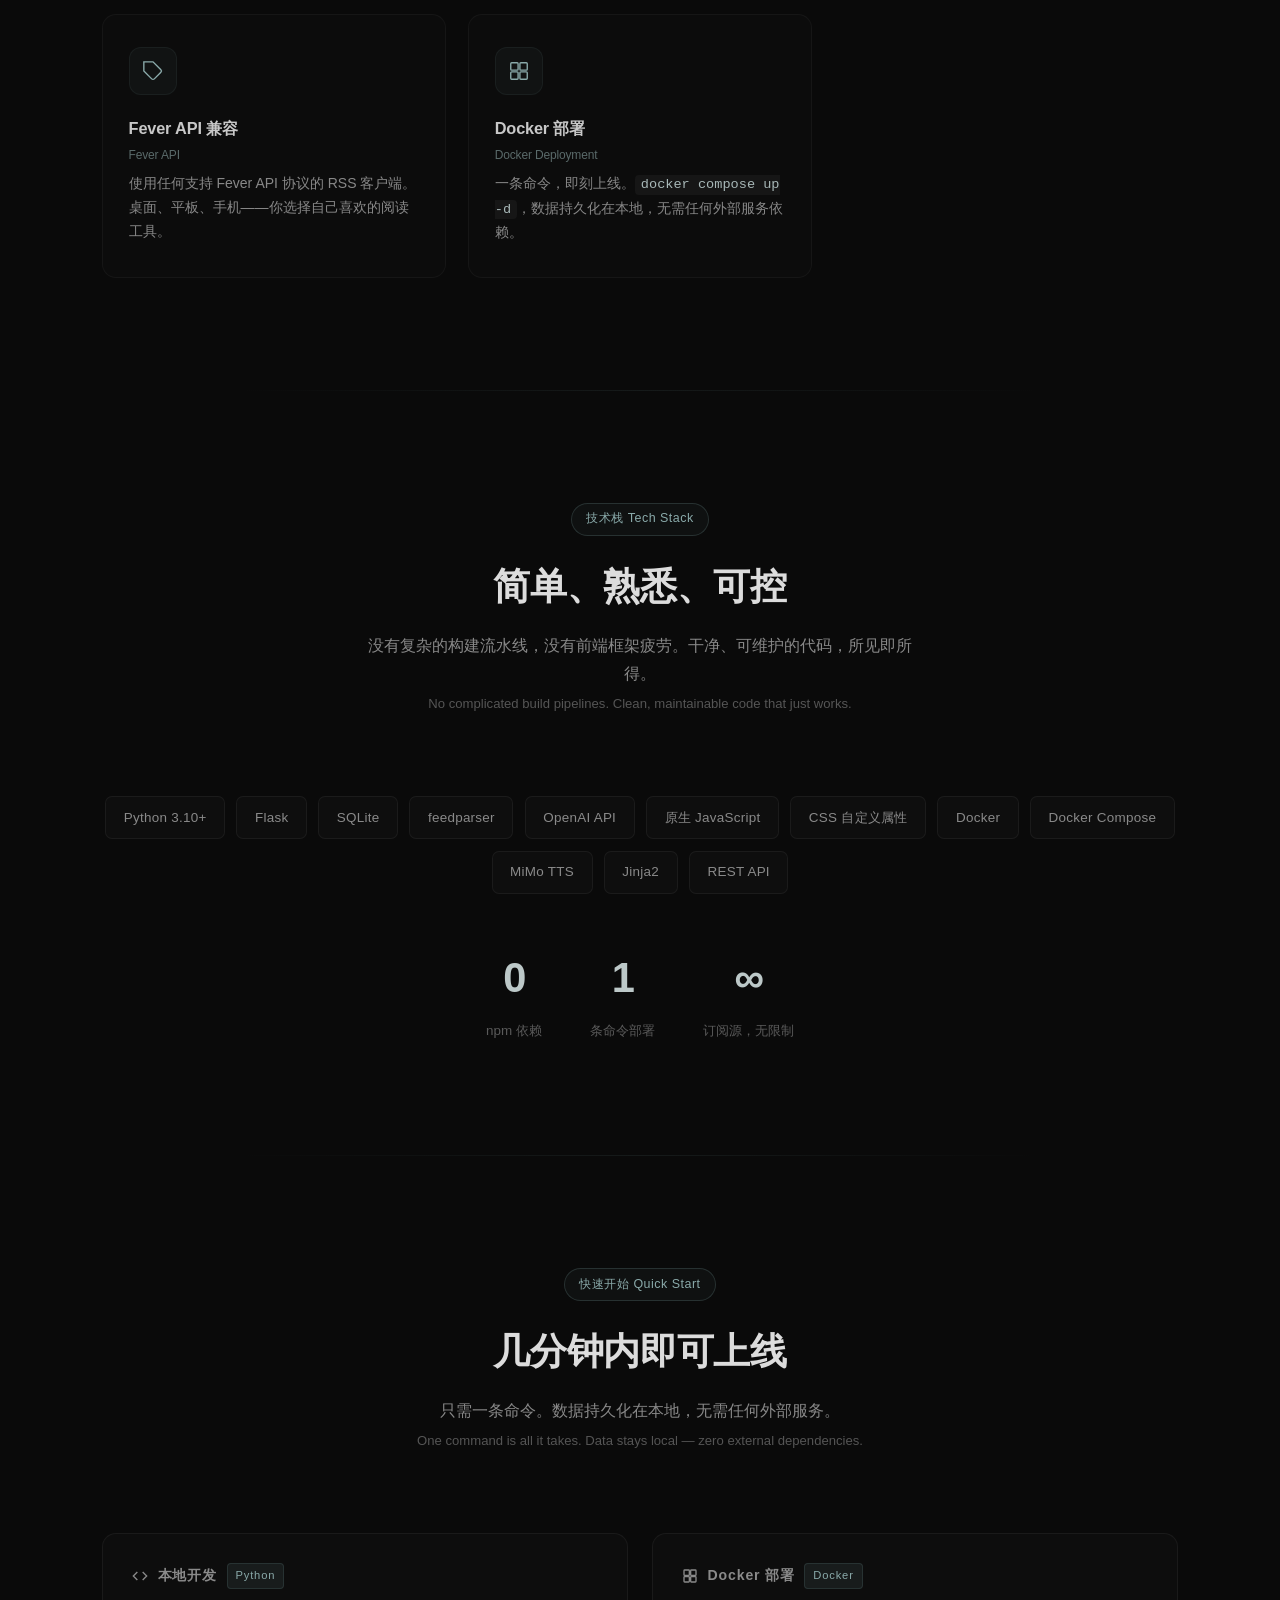
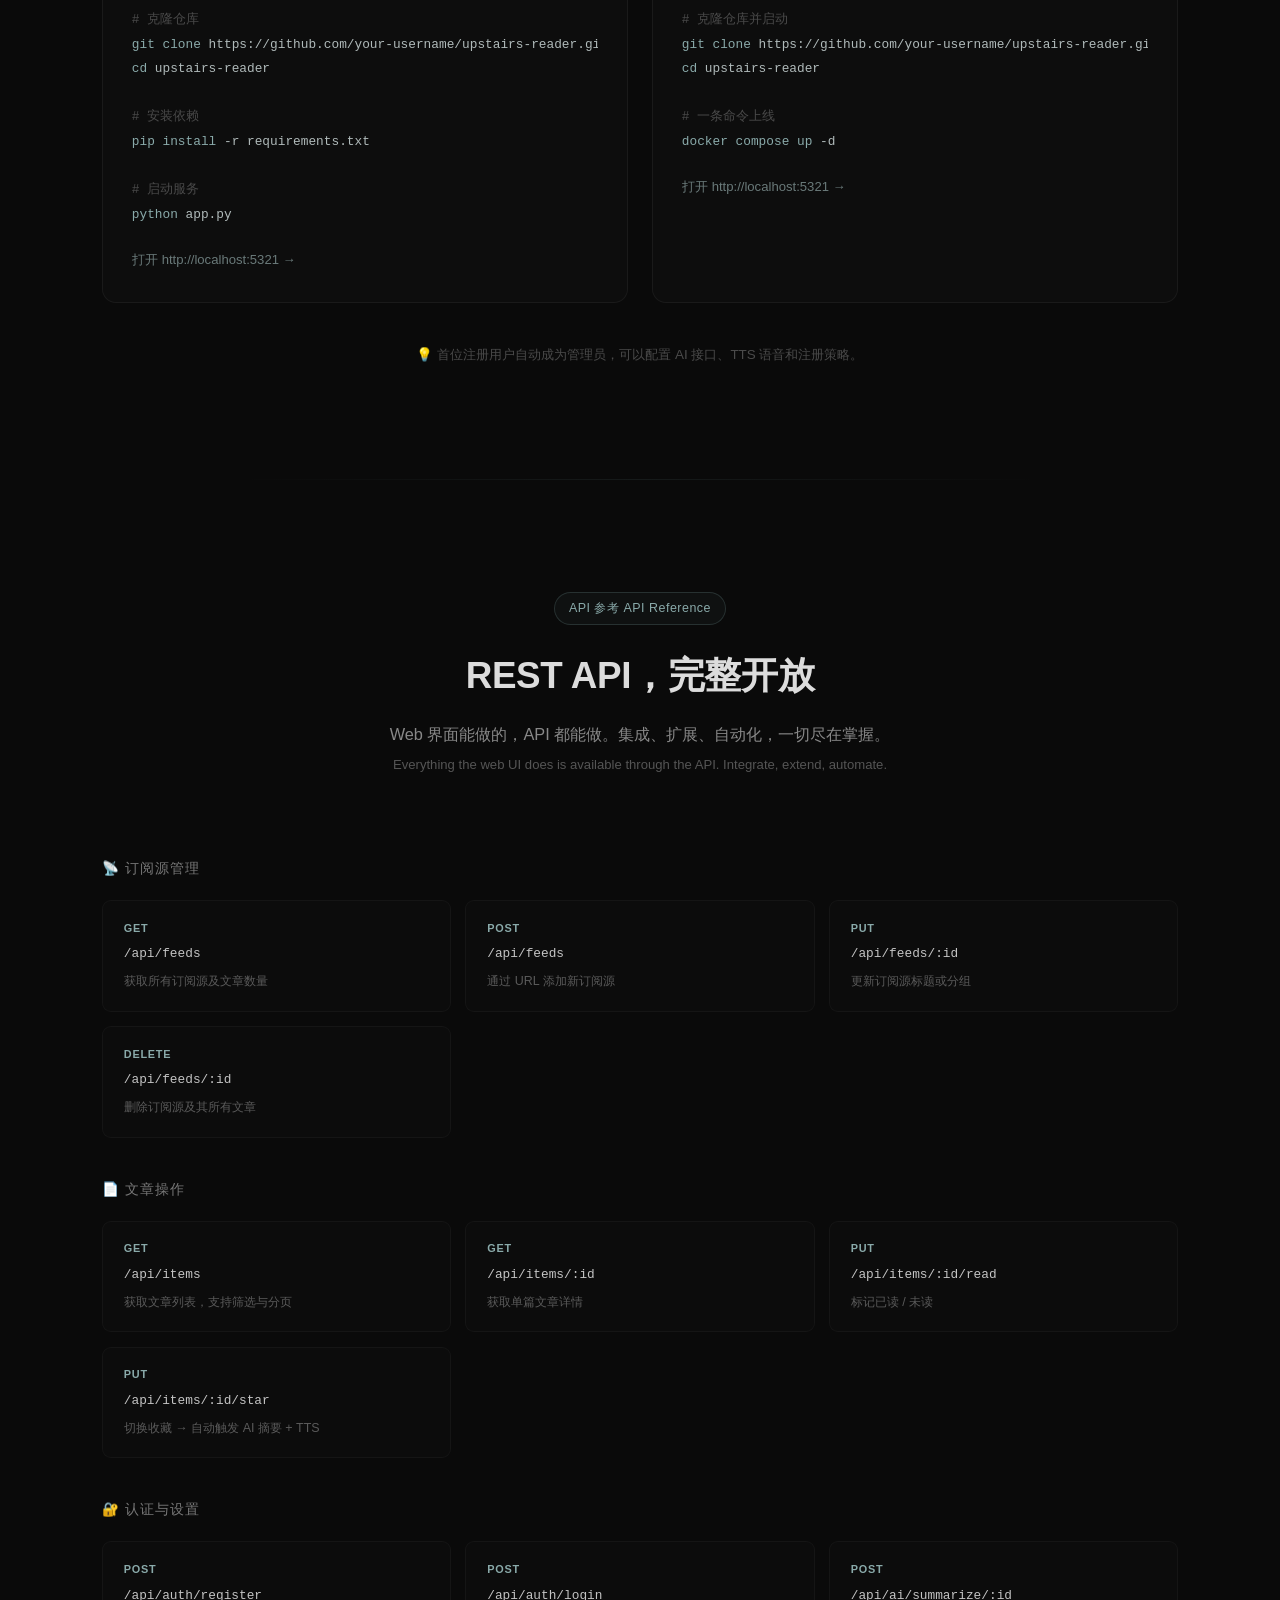
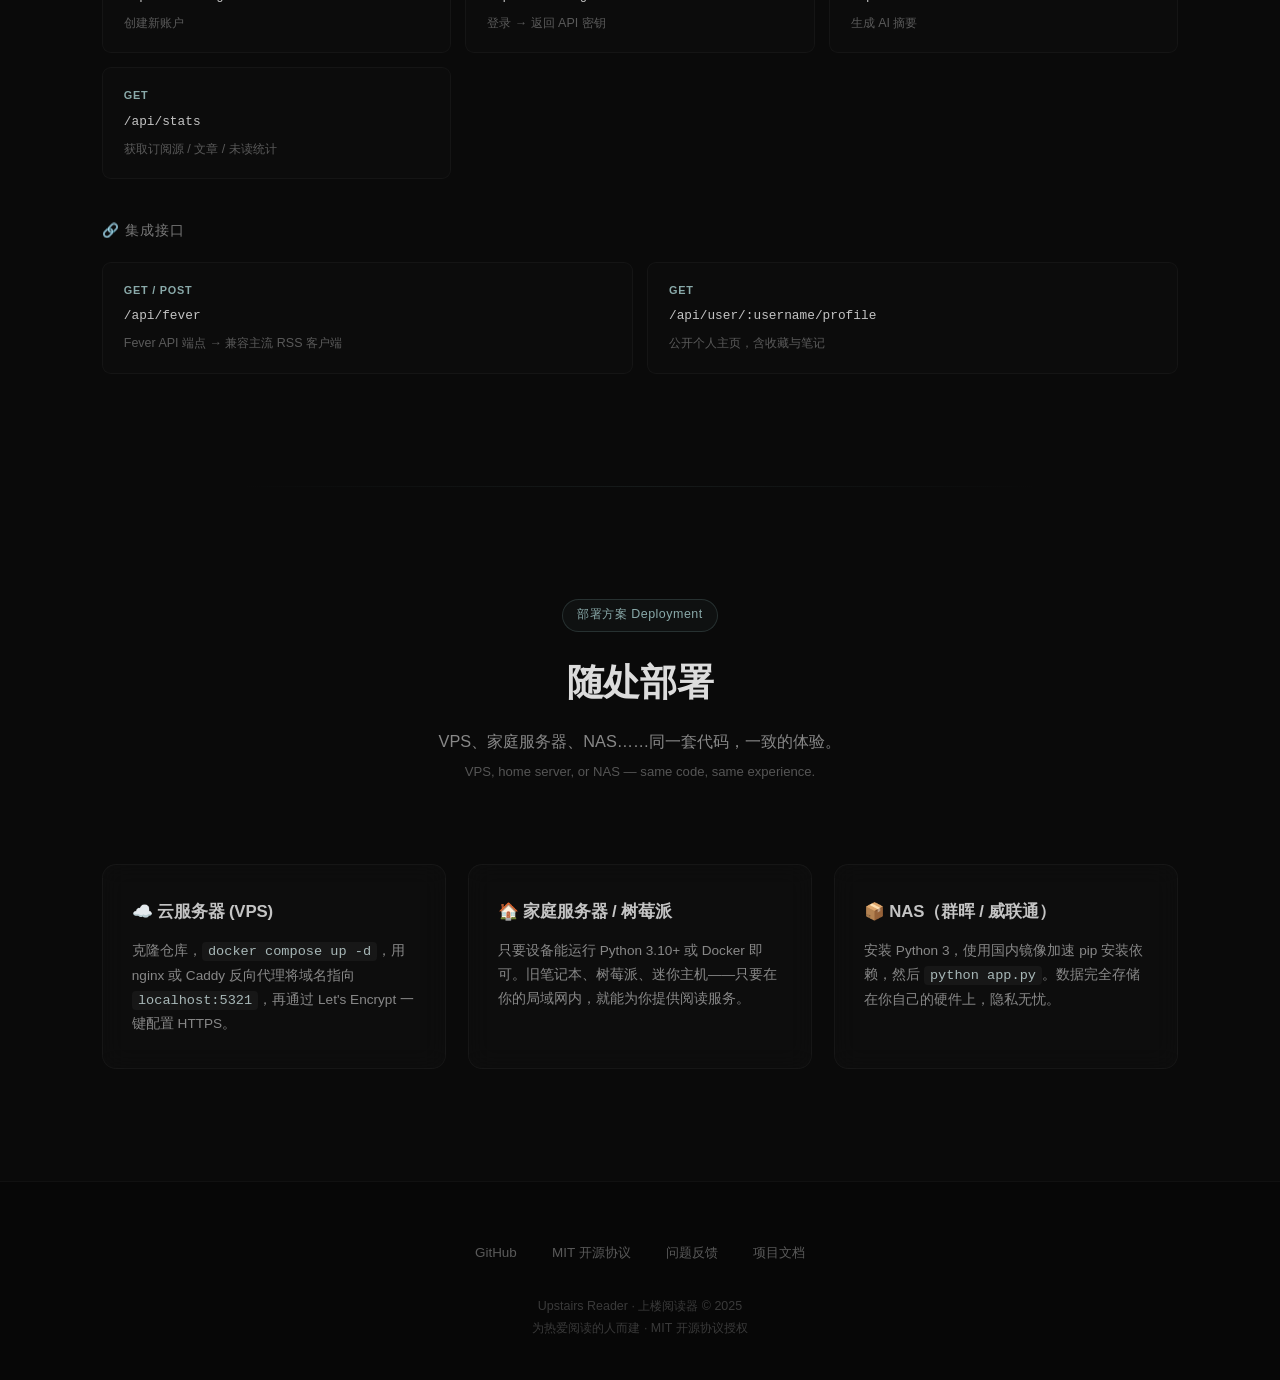
==== commit c1e32a07: "更新。" ====
--- a/website/index.html
+++ b/website/index.html
@@ -1,20 +1,21 @@
 <!DOCTYPE html>
-<html lang="en">
+<html lang="zh-CN">
 <head>
 <meta charset="UTF-8">
 <meta name="viewport" content="width=device-width, initial-scale=1.0">
-<title>Upstairs Reader — Self-hosted RSS, reimagined</title>
-<meta name="description" content="A self-hosted, multi-user RSS reader with AI summarization, TTS narration, and newspaper-style reading. Deploy anywhere with Docker.">
+<title>上楼阅读器 Upstairs Reader — 自托管的 RSS 阅读器，重新定义阅读体验</title>
+<meta name="description" content="上楼阅读器是一款自托管、多用户的 RSS 阅读器，支持 AI 智能摘要、TTS 语音朗读和报纸式阅读。通过 Docker 一键部署，数据完全由你掌控。">
 <style>
 /* ── Reset & Base ────────────────────────────────────────── */
 *, *::before, *::after { box-sizing: border-box; margin: 0; padding: 0; }
 html { scroll-behavior: smooth; font-size: 16px; }
 body {
-  font-family: -apple-system, BlinkMacSystemFont, "Segoe UI", Roboto, Helvetica, Arial, sans-serif;
-  background: #0d0d0d;
-  color: #d4d4d4;
-  line-height: 1.7;
+  font-family: -apple-system, BlinkMacSystemFont, "Segoe UI", "PingFang SC", "Hiragino Sans GB", "Microsoft YaHei", "Helvetica Neue", Helvetica, Arial, sans-serif;
+  background: #0a0a0a;
+  color: #c8c8c8;
+  line-height: 1.75;
   -webkit-font-smoothing: antialiased;
+  -moz-osx-font-smoothing: grayscale;
   overflow-x: hidden;
 }
 a { color: inherit; text-decoration: none; }
@@ -24,28 +25,29 @@
 body::after {
   content: "";
   position: fixed; inset: 0;
-  background: url("data:image/svg+xml,%3Csvg viewBox='0 0 256 256' xmlns='http://www.w3.org/2000/svg'%3E%3Cfilter id='n'%3E%3CfeTurbulence type='fractalNoise' baseFrequency='0.9' numOctaves='4' stitchTiles='stitch'/%3E%3C/filter%3E%3Crect width='100%25' height='100%25' filter='url(%23n)' opacity='0.03'/%3E%3C/svg%3E");
+  background: url("data:image/svg+xml,%3Csvg viewBox='0 0 256 256' xmlns='http://www.w3.org/2000/svg'%3E%3Cfilter id='n'%3E%3CfeTurbulence type='fractalNoise' baseFrequency='0.9' numOctaves='4' stitchTiles='stitch'/%3E%3C/filter%3E%3Crect width='100%25' height='100%25' filter='url(%23n)' opacity='0.025'/%3E%3C/svg%3E");
   pointer-events: none; z-index: 9999;
 }
 
 /* ── Typography ──────────────────────────────────────────── */
-h1, h2, h3 { font-weight: 600; letter-spacing: -0.02em; }
-h1 { font-size: clamp(2.4rem, 5vw, 4rem); line-height: 1.15; }
-h2 { font-size: clamp(1.6rem, 3vw, 2.2rem); letter-spacing: -0.01em; }
+h1, h2, h3, h4 { font-weight: 600; letter-spacing: -0.01em; }
+h1 { font-size: clamp(2.6rem, 5.5vw, 4.2rem); line-height: 1.15; }
+h2 { font-size: clamp(1.6rem, 3.2vw, 2.3rem); letter-spacing: -0.01em; }
 h3 { font-size: 1.05rem; }
-p { color: #999; }
+p { color: #888; }
+
 code {
-  font-family: "SF Mono", "Fira Code", "Fira Mono", Menlo, Consolas, monospace;
-  font-size: 0.875rem;
+  font-family: "SF Mono", "Fira Code", "Fira Mono", Menlo, Consolas, "Courier New", monospace;
+  font-size: 0.85rem;
   background: rgba(255,255,255,0.04);
-  padding: 0.15em 0.4em;
+  padding: 0.15em 0.45em;
   border-radius: 4px;
-  color: #b8c5c5;
+  color: #a8b8b8;
 }
 
 /* ── Container ────────────────────────────────────────────── */
 .container {
-  max-width: 1100px;
+  max-width: 1140px;
   margin: 0 auto;
   padding: 0 2rem;
 }
@@ -55,272 +57,378 @@
   position: fixed; top: 0; left: 0; right: 0; z-index: 100;
   backdrop-filter: blur(20px) saturate(180%);
   -webkit-backdrop-filter: blur(20px) saturate(180%);
-  background: rgba(13,13,13,0.7);
+  background: rgba(10,10,10,0.72);
   border-bottom: 1px solid rgba(255,255,255,0.05);
 }
 .nav-inner {
-  max-width: 1100px; margin: 0 auto; padding: 0 2rem;
+  max-width: 1140px; margin: 0 auto; padding: 0 2rem;
   display: flex; align-items: center; justify-content: space-between;
-  height: 3.5rem;
-}
-.nav-logo { font-weight: 700; font-size: 1.1rem; letter-spacing: -0.02em; color: #e0e0e0; }
-.nav-links { display: flex; gap: 2rem; list-style: none; }
-.nav-links a { font-size: 0.85rem; color: #888; transition: color 0.2s; letter-spacing: 0.01em; }
-.nav-links a:hover { color: #c8d8d8; }
+  height: 3.6rem;
+}
+.nav-logo {
+  font-weight: 700; font-size: 1.05rem; letter-spacing: 0.02em;
+  color: #d8d8d8;
+  display: flex; align-items: center; gap: 0.5rem;
+}
+.nav-logo .zh { color: #9baeae; font-size: 0.9rem; font-weight: 500; }
+.nav-links { display: flex; gap: 1.8rem; list-style: none; align-items: center; }
+.nav-links a { font-size: 0.85rem; color: #777; transition: color 0.2s; }
+.nav-links a:hover { color: #b0c0c0; }
 .nav-cta {
-  background: rgba(107,142,142,0.15);
-  border: 1px solid rgba(107,142,142,0.3);
-  color: #b8c5c5 !important;
-  padding: 0.4rem 1rem;
-  border-radius: 6px;
+  background: rgba(107,142,142,0.12);
+  border: 1px solid rgba(107,142,142,0.28);
+  color: #a8b8b8 !important;
+  padding: 0.4rem 1.1rem;
+  border-radius: 7px;
   font-size: 0.82rem !important;
-  transition: all 0.2s;
+  font-weight: 500;
+  transition: all 0.25s;
 }
 .nav-cta:hover {
-  background: rgba(107,142,142,0.25);
-  border-color: rgba(107,142,142,0.5);
+  background: rgba(107,142,142,0.22);
+  border-color: rgba(107,142,142,0.45);
+  color: #c8d8d8 !important;
 }
 
 /* ── Sections ────────────────────────────────────────────── */
-section { padding: 6rem 0; position: relative; }
+section { padding: 7rem 0; position: relative; }
 
 /* ── Hero ────────────────────────────────────────────────── */
 .hero {
-  padding: 10rem 0 8rem;
+  padding: 11rem 0 9rem;
   text-align: center;
   position: relative;
 }
 .hero::before {
   content: "";
   position: absolute;
-  top: -200px; left: 50%; transform: translateX(-50%);
-  width: 700px; height: 700px;
-  background: radial-gradient(circle at center, rgba(107,142,142,0.08) 0%, transparent 70%);
+  top: -250px; left: 50%; transform: translateX(-50%);
+  width: 800px; height: 800px;
+  background: radial-gradient(circle at center, rgba(107,142,142,0.07) 0%, transparent 70%);
   pointer-events: none;
 }
-.hero h1 { color: #f0f0f0; margin-bottom: 1rem; }
-.hero h1 span { color: #8aaaaa; }
+.hero::after {
+  content: "";
+  position: absolute;
+  bottom: -100px; left: 50%; transform: translateX(-50%);
+  width: 500px; height: 300px;
+  background: radial-gradient(ellipse at center, rgba(107,142,142,0.04) 0%, transparent 70%);
+  pointer-events: none;
+}
+.hero h1 { color: #ececec; margin-bottom: 1.2rem; }
+.hero h1 .accent { color: #8aaaaa; }
+.hero h1 .sub {
+  display: block;
+  font-size: clamp(1.1rem, 2vw, 1.4rem);
+  font-weight: 400;
+  color: #6a7a7a;
+  margin-top: 0.5rem;
+  letter-spacing: 0.06em;
+}
 .hero .tagline {
-  font-size: clamp(1.1rem, 2.2vw, 1.35rem);
-  color: #777; max-width: 600px;
-  margin: 0 auto 2.5rem;
-  line-height: 1.6;
+  font-size: clamp(1.05rem, 2vw, 1.3rem);
+  color: #6a6a6a; max-width: 640px;
+  margin: 0 auto 2.8rem;
+  line-height: 1.7;
+}
+.hero .tagline .en {
+  display: block;
+  font-size: 0.88rem;
+  color: #555;
+  margin-top: 0.4rem;
+  font-style: italic;
 }
 .hero-actions {
   display: flex; gap: 1rem; justify-content: center; flex-wrap: wrap;
 }
 .btn {
   display: inline-flex; align-items: center; gap: 0.5rem;
-  padding: 0.7rem 1.6rem;
+  padding: 0.75rem 1.8rem;
   border-radius: 8px;
-  font-size: 0.9rem; font-weight: 500;
-  transition: all 0.2s;
+  font-size: 0.92rem; font-weight: 500;
+  transition: all 0.25s;
   cursor: pointer;
   border: none;
+  letter-spacing: 0.02em;
 }
 .btn-primary {
-  background: rgba(107,142,142,0.2);
-  border: 1px solid rgba(107,142,142,0.4);
-  color: #c0d0d0;
+  background: rgba(107,142,142,0.18);
+  border: 1px solid rgba(107,142,142,0.38);
+  color: #bccccc;
 }
 .btn-primary:hover {
-  background: rgba(107,142,142,0.3);
-  border-color: rgba(107,142,142,0.6);
+  background: rgba(107,142,142,0.28);
+  border-color: rgba(107,142,142,0.55);
+  color: #d0e0e0;
+  transform: translateY(-1px);
 }
 .btn-secondary {
-  background: rgba(255,255,255,0.04);
+  background: rgba(255,255,255,0.03);
   border: 1px solid rgba(255,255,255,0.08);
-  color: #888;
+  color: #808080;
 }
 .btn-secondary:hover {
-  background: rgba(255,255,255,0.08);
+  background: rgba(255,255,255,0.07);
   border-color: rgba(255,255,255,0.14);
-  color: #aaa;
+  color: #a0a0a0;
+  transform: translateY(-1px);
 }
 
 /* ── Divider ─────────────────────────────────────────────── */
 .section-divider {
   height: 1px;
-  background: linear-gradient(90deg, transparent, rgba(107,142,142,0.15), transparent);
+  background: linear-gradient(90deg, transparent, rgba(107,142,142,0.12), transparent);
   max-width: 800px; margin: 0 auto;
 }
 
 /* ── Section Header ──────────────────────────────────────── */
-.section-header { text-align: center; margin-bottom: 4rem; }
-.section-header h2 { color: #e0e0e0; margin-bottom: 0.6rem; }
-.section-header p { font-size: 1.05rem; max-width: 520px; margin: 0 auto; }
+.section-header { text-align: center; margin-bottom: 5rem; }
+.section-header h2 { color: #dcdcdc; margin-bottom: 0.7rem; }
+.section-header .subtitle { font-size: 1.02rem; max-width: 560px; margin: 0 auto; }
+.section-header .subtitle .en {
+  display: block;
+  font-size: 0.82rem;
+  color: #555;
+  margin-top: 0.35rem;
+}
+
+/* ── Badge ───────────────────────────────────────────────── */
+.badge {
+  display: inline-block;
+  padding: 0.3rem 0.9rem;
+  border: 1px solid rgba(107,142,142,0.25);
+  border-radius: 50px;
+  font-size: 0.78rem;
+  color: #8aaaaa;
+  margin-bottom: 1.2rem;
+  letter-spacing: 0.04em;
+  background: rgba(107,142,142,0.06);
+}
 
 /* ── Features Grid ───────────────────────────────────────── */
 .features-grid {
   display: grid;
-  grid-template-columns: repeat(auto-fit, minmax(280px, 1fr));
-  gap: 1.5rem;
+  grid-template-columns: repeat(auto-fit, minmax(270px, 1fr));
+  gap: 1.4rem;
 }
 .feature-card {
-  background: rgba(255,255,255,0.015);
-  border: 1px solid rgba(255,255,255,0.05);
-  border-radius: 12px;
+  background: rgba(255,255,255,0.012);
+  border: 1px solid rgba(255,255,255,0.04);
+  border-radius: 14px;
   padding: 2rem 1.6rem;
-  transition: all 0.3s;
+  transition: all 0.35s cubic-bezier(0.25, 0.46, 0.45, 0.94);
   position: relative;
   overflow: hidden;
 }
+.feature-card::before {
+  content: "";
+  position: absolute;
+  top: 0; left: 0; right: 0;
+  height: 1px;
+  background: linear-gradient(90deg, transparent, rgba(107,142,142,0.15), transparent);
+  opacity: 0;
+  transition: opacity 0.35s;
+}
+.feature-card:hover::before { opacity: 1; }
 .feature-card:hover {
-  border-color: rgba(107,142,142,0.2);
-  background: rgba(107,142,142,0.03);
-  transform: translateY(-2px);
+  border-color: rgba(107,142,142,0.18);
+  background: rgba(107,142,142,0.025);
+  transform: translateY(-3px);
+  box-shadow: 0 8px 32px rgba(0,0,0,0.3);
 }
 .feature-icon {
-  font-size: 1.6rem; margin-bottom: 1rem;
-  width: 44px; height: 44px;
+  font-size: 1.7rem; margin-bottom: 1.2rem;
+  width: 48px; height: 48px;
   display: flex; align-items: center; justify-content: center;
-  background: rgba(107,142,142,0.08);
-  border-radius: 10px;
-}
-.feature-card h3 { color: #ccc; margin-bottom: 0.5rem; font-size: 1rem; }
-.feature-card p { font-size: 0.875rem; line-height: 1.65; }
+  background: rgba(107,142,142,0.06);
+  border: 1px solid rgba(107,142,142,0.1);
+  border-radius: 12px;
+  transition: all 0.35s;
+}
+.feature-card:hover .feature-icon {
+  background: rgba(107,142,142,0.12);
+  border-color: rgba(107,142,142,0.25);
+}
+.feature-card h3 { color: #c8c8c8; margin-bottom: 0.4rem; font-size: 1.02rem; }
+.feature-card h3 .en { color: #5a6a6a; font-size: 0.75rem; font-weight: 400; display: block; margin-top: 0.15rem; }
+.feature-card p { font-size: 0.875rem; line-height: 1.7; }
 
 /* ── Tech Stack ──────────────────────────────────────────── */
 .tech-strip {
-  display: flex; flex-wrap: wrap; gap: 0.75rem; justify-content: center;
-  margin-top: 2rem;
+  display: flex; flex-wrap: wrap; gap: 0.7rem; justify-content: center;
+  margin-top: 1.5rem;
 }
 .tech-tag {
-  background: rgba(255,255,255,0.03);
-  border: 1px solid rgba(255,255,255,0.06);
-  padding: 0.5rem 1rem;
-  border-radius: 6px;
-  font-size: 0.82rem;
-  color: #999;
+  background: rgba(255,255,255,0.02);
+  border: 1px solid rgba(255,255,255,0.05);
+  padding: 0.55rem 1.1rem;
+  border-radius: 7px;
+  font-size: 0.84rem;
+  color: #8a8a8a;
   letter-spacing: 0.02em;
-  transition: all 0.2s;
+  transition: all 0.25s;
 }
 .tech-tag:hover {
-  border-color: rgba(107,142,142,0.25);
-  color: #bbb;
+  border-color: rgba(107,142,142,0.22);
+  color: #b0b0b0;
+  background: rgba(107,142,142,0.04);
 }
 
 /* ── Quick Start ─────────────────────────────────────────── */
 .quickstart-grid {
   display: grid;
-  grid-template-columns: repeat(auto-fit, minmax(340px, 1fr));
+  grid-template-columns: repeat(auto-fit, minmax(350px, 1fr));
   gap: 1.5rem;
 }
 .code-block {
-  background: rgba(255,255,255,0.02);
-  border: 1px solid rgba(255,255,255,0.06);
-  border-radius: 12px;
-  padding: 1.6rem;
+  background: rgba(255,255,255,0.015);
+  border: 1px solid rgba(255,255,255,0.05);
+  border-radius: 14px;
+  padding: 1.8rem;
   position: relative;
+  backdrop-filter: blur(10px);
+  -webkit-backdrop-filter: blur(10px);
 }
 .code-block h3 {
-  font-size: 0.9rem; color: #999; margin-bottom: 1rem;
-  text-transform: uppercase; letter-spacing: 0.08em;
+  font-size: 0.88rem; color: #8a8a8a; margin-bottom: 1.2rem;
+  letter-spacing: 0.06em;
+  display: flex; align-items: center; gap: 0.6rem;
+}
+.code-block h3 .badge-sm {
+  font-size: 0.7rem;
+  background: rgba(107,142,142,0.12);
+  border: 1px solid rgba(107,142,142,0.2);
+  padding: 0.2em 0.7em;
+  border-radius: 4px;
+  color: #8aaaaa;
+  font-weight: 500;
 }
 .code-block pre {
   overflow-x: auto;
-  font-family: "SF Mono", "Fira Code", "Fira Mono", Menlo, Consolas, monospace;
-  font-size: 0.82rem;
-  line-height: 1.8;
-  color: #c0c8c8;
-}
-.code-block pre .comment { color: #555; }
+  font-family: "SF Mono", "Fira Code", "Fira Mono", Menlo, Consolas, "Courier New", monospace;
+  font-size: 0.8rem;
+  line-height: 1.9;
+  color: #b0baba;
+}
+.code-block pre .comment { color: #4a4a4a; }
 .code-block pre .cmd { color: #8aaaaa; }
-.code-block a {
-  display: inline-block; margin-top: 1.2rem;
-  font-size: 0.82rem; color: #8aaaaa;
-  border-bottom: 1px solid transparent;
-  transition: border-color 0.2s;
-}
-.code-block a:hover { border-color: #8aaaaa; }
+.code-block pre .str { color: #7a9a7a; }
+.code-block .hint {
+  display: inline-block; margin-top: 1.4rem;
+  font-size: 0.82rem; color: #6a7a7a;
+  transition: color 0.2s;
+}
+.code-block .hint:hover { color: #8aaaaa; }
 
 /* ── Stats ─────────────────────────────────────────────────── */
 .stats-row {
-  display: flex; flex-wrap: wrap; gap: 2rem; justify-content: center;
+  display: flex; flex-wrap: wrap; gap: 3rem; justify-content: center;
   margin-top: 3rem;
 }
 .stat { text-align: center; }
 .stat-num {
-  font-size: 2.4rem; font-weight: 700; color: #c0d0d0;
-  letter-spacing: -0.03em;
-}
-.stat-label { font-size: 0.82rem; color: #666; margin-top: 0.3rem; }
+  font-size: 2.6rem; font-weight: 700; color: #bcc8c8;
+  letter-spacing: -0.04em;
+}
+.stat-label { font-size: 0.84rem; color: #5a5a5a; margin-top: 0.3rem; }
 
 /* ── Footer ──────────────────────────────────────────────── */
 footer {
-  border-top: 1px solid rgba(255,255,255,0.05);
-  padding: 3rem 0 2.5rem;
+  border-top: 1px solid rgba(255,255,255,0.04);
+  padding: 3.5rem 0 2.5rem;
   text-align: center;
+  background: rgba(0,0,0,0.3);
 }
 footer .footer-links {
-  display: flex; gap: 2rem; justify-content: center;
-  list-style: none; margin-bottom: 1.5rem;
+  display: flex; gap: 2.2rem; justify-content: center; flex-wrap: wrap;
+  list-style: none; margin-bottom: 1.8rem;
 }
 footer .footer-links a {
-  font-size: 0.82rem; color: #666;
+  font-size: 0.84rem; color: #5a5a5a;
   transition: color 0.2s;
 }
 footer .footer-links a:hover { color: #8aaaaa; }
-footer .copyright { font-size: 0.8rem; color: #444; }
+footer .copyright { font-size: 0.78rem; color: #3a3a3a; line-height: 1.8; }
 
 /* ── Responsive ──────────────────────────────────────────── */
 @media (max-width: 768px) {
-  .nav-links { gap: 1rem; }
-  .nav-links a:not(.nav-cta) { display: none; }
-  section { padding: 4rem 0; }
-  .hero { padding: 7rem 0 5rem; }
+  .nav-links { gap: 0.8rem; }
+  .nav-links li:not(:last-child) { display: none; }
+  section { padding: 4.5rem 0; }
+  .hero { padding: 8rem 0 5rem; }
+  .hero h1 { font-size: clamp(1.8rem, 8vw, 2.6rem); }
   .features-grid { grid-template-columns: 1fr; }
   .quickstart-grid { grid-template-columns: 1fr; }
   .container { padding: 0 1.2rem; }
   .nav-inner { padding: 0 1.2rem; }
-}
-
-/* ── Glass accents ───────────────────────────────────────── */
+  .stats-row { gap: 1.5rem; }
+  .stat-num { font-size: 2rem; }
+}
+
+/* ── Glass panels ────────────────────────────────────────── */
 .glass-panel {
-  background: rgba(255,255,255,0.02);
+  background: rgba(255,255,255,0.015);
   backdrop-filter: blur(12px);
   -webkit-backdrop-filter: blur(12px);
-  border: 1px solid rgba(255,255,255,0.05);
-  border-radius: 12px;
-  padding: 2rem;
+  border: 1px solid rgba(255,255,255,0.04);
+  border-radius: 14px;
+  padding: 2rem 1.8rem;
+  transition: all 0.3s;
+}
+.glass-panel:hover {
+  border-color: rgba(107,142,142,0.15);
+  background: rgba(107,142,142,0.02);
 }
 
 /* ── API Table ───────────────────────────────────────────── */
+.api-section-title {
+  color: #777; margin: 2.5rem 0 1.2rem; font-size: 0.85rem;
+  letter-spacing: 0.08em; font-weight: 500;
+}
 .api-grid {
   display: grid;
   grid-template-columns: repeat(auto-fit, minmax(260px, 1fr));
-  gap: 1rem;
+  gap: 0.9rem;
 }
 .api-endpoint {
-  background: rgba(255,255,255,0.015);
-  border: 1px solid rgba(255,255,255,0.04);
-  border-radius: 8px;
-  padding: 1rem 1.2rem;
+  background: rgba(255,255,255,0.012);
+  border: 1px solid rgba(255,255,255,0.035);
+  border-radius: 9px;
+  padding: 1.1rem 1.3rem;
   font-size: 0.84rem;
+  transition: all 0.25s;
+}
+.api-endpoint:hover {
+  border-color: rgba(107,142,142,0.15);
+  background: rgba(107,142,142,0.02);
 }
 .api-endpoint .method {
-  font-size: 0.7rem; font-weight: 600;
-  text-transform: uppercase; letter-spacing: 0.06em;
-  color: #8aaaaa; margin-bottom: 0.3rem;
+  font-size: 0.68rem; font-weight: 700;
+  letter-spacing: 0.07em;
+  color: #8aaaaa; margin-bottom: 0.35rem;
 }
 .api-endpoint .path {
-  font-family: "SF Mono", "Fira Code", "Fira Mono", Menlo, Consolas, monospace;
-  font-size: 0.8rem; color: #ccc;
-  margin-bottom: 0.3rem; word-break: break-all;
-}
-.api-endpoint .desc { color: #666; font-size: 0.78rem; }
+  font-family: "SF Mono", "Fira Code", "Fira Mono", Menlo, Consolas, "Courier New", monospace;
+  font-size: 0.8rem; color: #c4c4c4;
+  margin-bottom: 0.35rem; word-break: break-all;
+}
+.api-endpoint .desc { color: #5a5a5a; font-size: 0.78rem; }
 
 /* ── Scroll animation ────────────────────────────────────── */
 .fade-in {
-  opacity: 0; transform: translateY(20px);
+  opacity: 0; transform: translateY(24px);
   animation: fadeUp 0.7s ease-out forwards;
 }
 @keyframes fadeUp {
   to { opacity: 1; transform: translateY(0); }
 }
-.delay-1 { animation-delay: 0.1s; }
-.delay-2 { animation-delay: 0.2s; }
-.delay-3 { animation-delay: 0.3s; }
+.delay-1 { animation-delay: 0.12s; }
+.delay-2 { animation-delay: 0.24s; }
+.delay-3 { animation-delay: 0.36s; }
+
+/* ── Chinese text optimizations ──────────────────────────── */
+.zh-text { letter-spacing: 0.03em; }
+.cjk-aware { text-spacing: auto; }
 </style>
 </head>
 <body>
@@ -328,13 +436,16 @@
 <!-- ── Navigation ────────────────────────────────────────── -->
 <nav>
   <div class="nav-inner">
-    <a href="#" class="nav-logo">Upstairs Reader</a>
+    <a href="#" class="nav-logo">
+      上楼阅读器 <span class="zh">Upstairs Reader</span>
+    </a>
     <ul class="nav-links">
-      <li><a href="#features">Features</a></li>
-      <li><a href="#stack">Stack</a></li>
-      <li><a href="#quickstart">Quick Start</a></li>
-      <li><a href="#api">API</a></li>
-      <li><a href="#quickstart" class="nav-cta">Deploy →</a></li>
+      <li><a href="#features">核心特性</a></li>
+      <li><a href="#stack">技术栈</a></li>
+      <li><a href="#quickstart">快速开始</a></li>
+      <li><a href="#api">API 参考</a></li>
+      <li><a href="#deploy">部署方案</a></li>
+      <li><a href="#quickstart" class="nav-cta">立即部署 →</a></li>
     </ul>
   </div>
 </nav>
@@ -342,19 +453,22 @@
 <!-- ── Hero ──────────────────────────────────────────────── -->
 <section class="hero">
   <div class="container">
-    <h1 class="fade-in">Your feeds,<br>on your <span>terms</span>.</h1>
-    <p class="tagline fade-in delay-1">
-      A self-hosted, multi-user RSS reader with AI-powered summaries,
-      text-to-speech narration, and a newspaper-style reading experience.
-      Deploy anywhere with Docker.
+    <div class="badge fade-in">v1.0 · 开源 &amp; 自托管</div>
+    <h1 class="fade-in delay-1">
+      上楼阅读器
+      <span class="sub">Upstairs Reader</span>
+    </h1>
+    <p class="tagline fade-in delay-2">
+      你的信息，<span class="accent">你的掌控</span>。
+      <span class="en">Self-hosted RSS reader with AI summaries, TTS narration, and newspaper-style reading.</span>
     </p>
-    <div class="hero-actions fade-in delay-2">
+    <div class="hero-actions fade-in delay-3">
       <a href="#quickstart" class="btn btn-primary">
-        <svg width="16" height="16" viewBox="0 0 24 24" fill="none" stroke="currentColor" stroke-width="2"><path d="M21 16V8a2 2 0 0 0-1-1.73l-7-4a2 2 0 0 0-2 0l-7 4A2 2 0 0 0 3 8v8a2 2 0 0 0 1 1.73l7 4a2 2 0 0 0 2 0l7-4A2 2 0 0 0 21 16z"/></svg>
-        Quick Start
+        <svg width="17" height="17" viewBox="0 0 24 24" fill="none" stroke="currentColor" stroke-width="2"><path d="M21 16V8a2 2 0 0 0-1-1.73l-7-4a2 2 0 0 0-2 0l-7 4A2 2 0 0 0 3 8v8a2 2 0 0 0 1 1.73l7 4a2 2 0 0 0 2 0l7-4A2 2 0 0 0 21 16z"/></svg>
+        快速开始
       </a>
       <a href="https://github.com" class="btn btn-secondary" target="_blank" rel="noopener">
-        <svg width="16" height="16" viewBox="0 0 24 24" fill="currentColor"><path d="M12 0C5.37 0 0 5.37 0 12c0 5.3 3.438 9.8 8.205 11.385.6.113.82-.258.82-.577 0-.285-.01-1.04-.015-2.04-3.338.724-4.042-1.61-4.042-1.61-.546-1.385-1.335-1.755-1.335-1.755-1.087-.744.084-.729.084-.729 1.205.084 1.838 1.236 1.838 1.236 1.07 1.835 2.809 1.305 3.495.998.108-.776.417-1.305.76-1.605-2.665-.3-5.466-1.332-5.466-5.93 0-1.31.465-2.38 1.235-3.22-.135-.303-.54-1.523.105-3.176 0 0 1.005-.322 3.3 1.23.96-.267 1.98-.399 3-.405 1.02.006 2.04.138 3 .405 2.28-1.552 3.285-1.23 3.285-1.23.645 1.653.24 2.873.12 3.176.765.84 1.23 1.91 1.23 3.22 0 4.61-2.805 5.625-5.475 5.92.42.36.81 1.096.81 2.22 0 1.605-.015 2.896-.015 3.286 0 .315.21.69.825.57C20.565 21.795 24 17.295 24 12c0-6.63-5.37-12-12-12z"/></svg>
+        <svg width="17" height="17" viewBox="0 0 24 24" fill="currentColor"><path d="M12 0C5.37 0 0 5.37 0 12c0 5.3 3.438 9.8 8.205 11.385.6.113.82-.258.82-.577 0-.285-.01-1.04-.015-2.04-3.338.724-4.042-1.61-4.042-1.61-.546-1.385-1.335-1.755-1.335-1.755-1.087-.744.084-.729.084-.729 1.205.084 1.838 1.236 1.838 1.236 1.07 1.835 2.809 1.305 3.495.998.108-.776.417-1.305.76-1.605-2.665-.3-5.466-1.332-5.466-5.93 0-1.31.465-2.38 1.235-3.22-.135-.303-.54-1.523.105-3.176 0 0 1.005-.322 3.3 1.23.96-.267 1.98-.399 3-.405 1.02.006 2.04.138 3 .405 2.28-1.552 3.285-1.23 3.285-1.23.645 1.653.24 2.873.12 3.176.765.84 1.23 1.91 1.23 3.22 0 4.61-2.805 5.625-5.475 5.92.42.36.81 1.096.81 2.22 0 1.605-.015 2.896-.015 3.286 0 .315.21.69.825.57C20.565 21.795 24 17.295 24 12c0-6.63-5.37-12-12-12z"/></svg>
         GitHub
       </a>
     </div>
@@ -367,72 +481,69 @@
 <section id="features">
   <div class="container">
     <div class="section-header fade-in">
-      <h2>Everything you need in a reader</h2>
-      <p>Built for people who want control over their reading experience — no ads, no tracking, no compromises.</p>
+      <div class="badge">核心特性 Features</div>
+      <h2>一款 RSS 阅读器，应有尽有</h2>
+      <p class="subtitle">
+        为想要完全掌控阅读体验的人而生——无广告、无追踪、无妥协。
+        <span class="en">Built for people who want full control. No ads, no tracking, no compromises.</span>
+      </p>
     </div>
     <div class="features-grid">
       <div class="feature-card fade-in">
         <div class="feature-icon">
           <svg width="22" height="22" viewBox="0 0 24 24" fill="none" stroke="#8aaaaa" stroke-width="1.5"><path d="M17 21v-2a4 4 0 0 0-4-4H5a4 4 0 0 0-4 4v2"/><circle cx="9" cy="7" r="4"/><path d="M23 21v-2a4 4 0 0 0-3-3.87"/><path d="M16 3.13a4 4 0 0 1 0 7.75"/></svg>
         </div>
-        <h3>Multi-user Support</h3>
-        <p>Registration, login, and per-user read status. Star articles, write notes, and build your own reading profile. The first user becomes admin.</p>
+        <h3>多用户支持 <span class="en">Multi-user Support</span></h3>
+        <p>支持注册、登录和独立阅读进度。收藏文章、撰写笔记，构建属于你自己的阅读档案。首位注册用户自动成为管理员。</p>
       </div>
       <div class="feature-card fade-in delay-1">
-        <div class="feature-icon">
-          <svg width="22" height="22" viewBox="0 0 24 24" fill="none" stroke="#8aaaaa" stroke-width="1.5"><path d="M12 2L2 7l10 5 10-5-10-5z"/><path d="M2 17l10 5 10-5"/><path d="M2 12l10 5 10-5"/></svg>
-        </div>
-        <h3>RSS &amp; Atom Parsing</h3>
-        <p>Add any RSS or Atom feed URL. Automatic periodic refresh every 30 minutes keeps your feeds current without manual intervention.</p>
-      </div>
-      <div class="feature-card fade-in delay-2">
-        <div class="feature-icon">
-          <svg width="22" height="22" viewBox="0 0 24 24" fill="none" stroke="#8aaaaa" stroke-width="1.5"><rect x="3" y="3" width="7" height="7"/><rect x="14" y="3" width="7" height="7"/><rect x="3" y="14" width="7" height="7"/><rect x="14" y="14" width="7" height="7"/></svg>
-        </div>
-        <h3>Feed Organization</h3>
-        <p>Group feeds into custom categories — Tech, News, Blogs, whatever fits your workflow. Drag, rename, and reorder groups with ease.</p>
-      </div>
-      <div class="feature-card fade-in">
         <div class="feature-icon">
           <svg width="22" height="22" viewBox="0 0 24 24" fill="none" stroke="#8aaaaa" stroke-width="1.5"><polygon points="13 2 3 14 12 14 11 22 21 10 12 10 13 2"/></svg>
         </div>
-        <h3>AI Summarization</h3>
-        <p>One-click article summaries via any OpenAI-compatible API. Works with OpenAI, Azure, Aliyun Bailian, Ollama, or your own local LLM.</p>
-      </div>
-      <div class="feature-card fade-in delay-1">
+        <h3>AI 智能摘要 <span class="en">AI Summarization</span></h3>
+        <p>一键生成文章摘要，兼容所有 OpenAI 格式 API。支持 OpenAI、Azure、阿里云百炼、Ollama 或本地大模型。</p>
+      </div>
+      <div class="feature-card fade-in delay-2">
         <div class="feature-icon">
           <svg width="22" height="22" viewBox="0 0 24 24" fill="none" stroke="#8aaaaa" stroke-width="1.5"><polygon points="11 5 6 9 2 9 2 15 6 15 11 19 11 5"/><path d="M19.07 4.93a10 10 0 0 1 0 14.14M15.54 8.46a5 5 0 0 1 0 7.07"/></svg>
         </div>
-        <h3>TTS Audio Narration</h3>
-        <p>Star an article and Upstairs Reader automatically generates high-quality audio narration via MiMo TTS. Listen to your reading list on the go.</p>
-      </div>
-      <div class="feature-card fade-in delay-2">
+        <h3>语音朗读 <span class="en">TTS Narration</span></h3>
+        <p>收藏一篇文章，上楼阅读器自动通过 MiMo TTS 生成高质量音频。通勤路上、运动时，随时收听你的阅读列表。</p>
+      </div>
+      <div class="feature-card fade-in delay-3">
         <div class="feature-icon">
           <svg width="22" height="22" viewBox="0 0 24 24" fill="none" stroke="#8aaaaa" stroke-width="1.5"><rect x="2" y="3" width="20" height="14" rx="2"/><line x1="8" y1="21" x2="16" y2="21"/><line x1="12" y1="17" x2="12" y2="21"/></svg>
         </div>
-        <h3>Newspaper View</h3>
-        <p>A curated newspaper-style reading mode with cover images. Flip through your feeds like a morning paper — random, curated, beautiful.</p>
+        <h3>报纸视图 <span class="en">Newspaper View</span></h3>
+        <p>精心设计的报纸式阅读模式，带封面大图。像翻阅晨报一样浏览你的订阅源——随机、精选、赏心悦目。</p>
       </div>
       <div class="feature-card fade-in">
         <div class="feature-icon">
           <svg width="22" height="22" viewBox="0 0 24 24" fill="none" stroke="#8aaaaa" stroke-width="1.5"><circle cx="12" cy="12" r="10"/><path d="M12 6v6l4 2"/></svg>
         </div>
-        <h3>Dark &amp; Light Themes</h3>
-        <p>Glass-morphism UI with automatic system theme detection. Switch between dark and light modes seamlessly — your eyes will thank you.</p>
+        <h3>深色 / 浅色主题 <span class="en">Dark &amp; Light Themes</span></h3>
+        <p>毛玻璃风格界面，自动跟随系统主题。在深色与浅色模式间无缝切换——你的眼睛会感谢你。</p>
       </div>
       <div class="feature-card fade-in delay-1">
+        <div class="feature-icon">
+          <svg width="22" height="22" viewBox="0 0 24 24" fill="none" stroke="#8aaaaa" stroke-width="1.5"><rect x="3" y="3" width="8" height="8" rx="1"/><rect x="13" y="3" width="8" height="8" rx="1"/><rect x="3" y="13" width="8" height="8" rx="1"/><rect x="13" y="13" width="8" height="8" rx="1"/></svg>
+        </div>
+        <h3>繁简中文切换 <span class="en">zh-Hant ↔ zh-Hans</span></h3>
+        <p>内置繁简中文一键切换。在你偏好的字体下阅读——转换在渲染时完成，不会修改你的原始数据。</p>
+      </div>
+      <div class="feature-card fade-in delay-2">
         <div class="feature-icon">
           <svg width="22" height="22" viewBox="0 0 24 24" fill="none" stroke="#8aaaaa" stroke-width="1.5"><path d="M20.59 13.41l-7.17 7.17a2 2 0 0 1-2.83 0L2 12V2h10l8.59 8.59a2 2 0 0 1 0 2.82z"/><line x1="7" y1="7" x2="7.01" y2="7"/></svg>
         </div>
-        <h3>Fever API Compatible</h3>
-        <p>Use your favorite RSS client apps that support the Fever API protocol. Read on desktop, tablet, or phone — you choose the interface.</p>
-      </div>
-      <div class="feature-card fade-in delay-2">
+        <h3>Fever API 兼容 <span class="en">Fever API</span></h3>
+        <p>使用任何支持 Fever API 协议的 RSS 客户端。桌面、平板、手机——你选择自己喜欢的阅读工具。</p>
+      </div>
+      <div class="feature-card fade-in delay-3">
         <div class="feature-icon">
           <svg width="22" height="22" viewBox="0 0 24 24" fill="none" stroke="#8aaaaa" stroke-width="1.5"><rect x="3" y="3" width="8" height="8" rx="1"/><rect x="13" y="3" width="8" height="8" rx="1"/><rect x="3" y="13" width="8" height="8" rx="1"/><rect x="13" y="13" width="8" height="8" rx="1"/></svg>
         </div>
-        <h3>Traditional &amp; Simplified Chinese</h3>
-        <p>Built-in zh-Hant ↔ zh-Hans toggle. Read in your preferred script — the conversion happens at render time without modifying your data.</p>
+        <h3>Docker 部署 <span class="en">Docker Deployment</span></h3>
+        <p>一条命令，即刻上线。<code>docker compose up -d</code>，数据持久化在本地，无需任何外部服务依赖。</p>
       </div>
     </div>
   </div>
@@ -444,8 +555,12 @@
 <section id="stack">
   <div class="container">
     <div class="section-header fade-in">
-      <h2>Simple, familiar stack</h2>
-      <p>No complicated build pipelines. No JavaScript fatigue. Just clean, maintainable code.</p>
+      <div class="badge">技术栈 Tech Stack</div>
+      <h2>简单、熟悉、可控</h2>
+      <p class="subtitle">
+        没有复杂的构建流水线，没有前端框架疲劳。干净、可维护的代码，所见即所得。
+        <span class="en">No complicated build pipelines. Clean, maintainable code that just works.</span>
+      </p>
     </div>
     <div class="tech-strip fade-in delay-1">
       <span class="tech-tag">Python 3.10+</span>
@@ -453,8 +568,8 @@
       <span class="tech-tag">SQLite</span>
       <span class="tech-tag">feedparser</span>
       <span class="tech-tag">OpenAI API</span>
-      <span class="tech-tag">Vanilla JS</span>
-      <span class="tech-tag">CSS Custom Properties</span>
+      <span class="tech-tag">原生 JavaScript</span>
+      <span class="tech-tag">CSS 自定义属性</span>
       <span class="tech-tag">Docker</span>
       <span class="tech-tag">Docker Compose</span>
       <span class="tech-tag">MiMo TTS</span>
@@ -464,15 +579,15 @@
     <div class="stats-row fade-in delay-2">
       <div class="stat">
         <div class="stat-num">0</div>
-        <div class="stat-label">npm dependencies</div>
+        <div class="stat-label">npm 依赖</div>
       </div>
       <div class="stat">
         <div class="stat-num">1</div>
-        <div class="stat-label">command to deploy</div>
+        <div class="stat-label">条命令部署</div>
       </div>
       <div class="stat">
         <div class="stat-num">&infin;</div>
-        <div class="stat-label">feeds, no limits</div>
+        <div class="stat-label">订阅源，无限制</div>
       </div>
     </div>
   </div>
@@ -484,36 +599,48 @@
 <section id="quickstart">
   <div class="container">
     <div class="section-header fade-in">
-      <h2>Up and running in minutes</h2>
-      <p>One command is all it takes. Data persists locally, zero external services required.</p>
+      <div class="badge">快速开始 Quick Start</div>
+      <h2>几分钟内即可上线</h2>
+      <p class="subtitle">
+        只需一条命令。数据持久化在本地，无需任何外部服务。
+        <span class="en">One command is all it takes. Data stays local — zero external dependencies.</span>
+      </p>
     </div>
     <div class="quickstart-grid fade-in delay-1">
       <div class="code-block">
-        <h3>Local Development</h3>
-<pre><span class="comment"># Clone the repository</span>
+        <h3>
+          <svg width="16" height="16" viewBox="0 0 24 24" fill="none" stroke="currentColor" stroke-width="2"><polyline points="16 18 22 12 16 6"/><polyline points="8 6 2 12 8 18"/></svg>
+          本地开发
+          <span class="badge-sm">Python</span>
+        </h3>
+<pre><span class="comment"># 克隆仓库</span>
 <span class="cmd">git clone</span> https://github.com/your-username/upstairs-reader.git
 <span class="cmd">cd</span> upstairs-reader
 
-<span class="comment"># Install dependencies</span>
+<span class="comment"># 安装依赖</span>
 <span class="cmd">pip install</span> -r requirements.txt
 
-<span class="comment"># Start the server</span>
+<span class="comment"># 启动服务</span>
 <span class="cmd">python</span> app.py</pre>
-        <a href="#">Open http://localhost:5321 &rarr;</a>
+        <a href="#" class="hint">打开 http://localhost:5321 →</a>
       </div>
       <div class="code-block">
-        <h3>Docker</h3>
-<pre><span class="comment"># Clone and start</span>
+        <h3>
+          <svg width="16" height="16" viewBox="0 0 24 24" fill="none" stroke="currentColor" stroke-width="2"><rect x="3" y="3" width="8" height="8" rx="1"/><rect x="13" y="3" width="8" height="8" rx="1"/><rect x="3" y="13" width="8" height="8" rx="1"/><rect x="13" y="13" width="8" height="8" rx="1"/></svg>
+          Docker 部署
+          <span class="badge-sm">Docker</span>
+        </h3>
+<pre><span class="comment"># 克隆仓库并启动</span>
 <span class="cmd">git clone</span> https://github.com/your-username/upstairs-reader.git
 <span class="cmd">cd</span> upstairs-reader
 
-<span class="comment"># One command</span>
+<span class="comment"># 一条命令上线</span>
 <span class="cmd">docker compose up</span> -d</pre>
-        <a href="#">Open http://localhost:5321 &rarr;</a>
-      </div>
-    </div>
-    <p style="text-align:center; margin-top:2rem; font-size:0.84rem; color:#555;">
-      The first registered user automatically becomes the administrator and can configure AI, TTS, and registration settings.
+        <a href="#" class="hint">打开 http://localhost:5321 →</a>
+      </div>
+    </div>
+    <p style="text-align:center; margin-top:2.5rem; font-size:0.84rem; color:#4a4a4a;">
+      💡 首位注册用户自动成为管理员，可以配置 AI 接口、TTS 语音和注册策略。
     </p>
   </div>
 </section>
@@ -524,38 +651,42 @@
 <section id="api">
   <div class="container">
     <div class="section-header fade-in">
-      <h2>REST API</h2>
-      <p>Everything the web UI does is available through the API. Integrate, extend, automate.</p>
-    </div>
-
-    <h3 style="color:#888; margin:2rem 0 1rem; font-size:0.85rem; text-transform:uppercase; letter-spacing:0.08em;">Feeds</h3>
-    <div class="api-grid">
-      <div class="api-endpoint"><div class="method">GET</div><div class="path">/api/feeds</div><div class="desc">List all feeds with item counts</div></div>
-      <div class="api-endpoint"><div class="method">POST</div><div class="path">/api/feeds</div><div class="desc">Add a new feed by URL</div></div>
-      <div class="api-endpoint"><div class="method">PUT</div><div class="path">/api/feeds/:id</div><div class="desc">Update feed title or group</div></div>
-      <div class="api-endpoint"><div class="method">DELETE</div><div class="path">/api/feeds/:id</div><div class="desc">Delete a feed and its items</div></div>
-    </div>
-
-    <h3 style="color:#888; margin:2rem 0 1rem; font-size:0.85rem; text-transform:uppercase; letter-spacing:0.08em;">Items</h3>
-    <div class="api-grid">
-      <div class="api-endpoint"><div class="method">GET</div><div class="path">/api/items</div><div class="desc">List items with filters &amp; pagination</div></div>
-      <div class="api-endpoint"><div class="method">GET</div><div class="path">/api/items/:id</div><div class="desc">Get a single item</div></div>
-      <div class="api-endpoint"><div class="method">PUT</div><div class="path">/api/items/:id/read</div><div class="desc">Mark as read / unread</div></div>
-      <div class="api-endpoint"><div class="method">PUT</div><div class="path">/api/items/:id/star</div><div class="desc">Toggle star &mdash; triggers AI+TTS</div></div>
-    </div>
-
-    <h3 style="color:#888; margin:2rem 0 1rem; font-size:0.85rem; text-transform:uppercase; letter-spacing:0.08em;">Auth &amp; Settings</h3>
-    <div class="api-grid">
-      <div class="api-endpoint"><div class="method">POST</div><div class="path">/api/auth/register</div><div class="desc">Create an account</div></div>
-      <div class="api-endpoint"><div class="method">POST</div><div class="path">/api/auth/login</div><div class="desc">Login &rarr; returns API key</div></div>
-      <div class="api-endpoint"><div class="method">POST</div><div class="path">/api/ai/summarize/:id</div><div class="desc">Generate AI summary</div></div>
-      <div class="api-endpoint"><div class="method">GET</div><div class="path">/api/stats</div><div class="desc">Feed / item / unread counts</div></div>
-    </div>
-
-    <h3 style="color:#888; margin:2rem 0 1rem; font-size:0.85rem; text-transform:uppercase; letter-spacing:0.08em;">Integration</h3>
-    <div class="api-grid">
-      <div class="api-endpoint"><div class="method">GET / POST</div><div class="path">/api/fever</div><div class="desc">Fever API &mdash; works with RSS clients</div></div>
-      <div class="api-endpoint"><div class="method">GET</div><div class="path">/api/user/:username/profile</div><div class="desc">Public profile with stars &amp; notes</div></div>
+      <div class="badge">API 参考 API Reference</div>
+      <h2>REST API，完整开放</h2>
+      <p class="subtitle">
+        Web 界面能做的，API 都能做。集成、扩展、自动化，一切尽在掌握。
+        <span class="en">Everything the web UI does is available through the API. Integrate, extend, automate.</span>
+      </p>
+    </div>
+
+    <h3 class="api-section-title fade-in">📡 订阅源管理</h3>
+    <div class="api-grid fade-in delay-1">
+      <div class="api-endpoint"><div class="method">GET</div><div class="path">/api/feeds</div><div class="desc">获取所有订阅源及文章数量</div></div>
+      <div class="api-endpoint"><div class="method">POST</div><div class="path">/api/feeds</div><div class="desc">通过 URL 添加新订阅源</div></div>
+      <div class="api-endpoint"><div class="method">PUT</div><div class="path">/api/feeds/:id</div><div class="desc">更新订阅源标题或分组</div></div>
+      <div class="api-endpoint"><div class="method">DELETE</div><div class="path">/api/feeds/:id</div><div class="desc">删除订阅源及其所有文章</div></div>
+    </div>
+
+    <h3 class="api-section-title fade-in delay-1">📄 文章操作</h3>
+    <div class="api-grid fade-in delay-1">
+      <div class="api-endpoint"><div class="method">GET</div><div class="path">/api/items</div><div class="desc">获取文章列表，支持筛选与分页</div></div>
+      <div class="api-endpoint"><div class="method">GET</div><div class="path">/api/items/:id</div><div class="desc">获取单篇文章详情</div></div>
+      <div class="api-endpoint"><div class="method">PUT</div><div class="path">/api/items/:id/read</div><div class="desc">标记已读 / 未读</div></div>
+      <div class="api-endpoint"><div class="method">PUT</div><div class="path">/api/items/:id/star</div><div class="desc">切换收藏 → 自动触发 AI 摘要 + TTS</div></div>
+    </div>
+
+    <h3 class="api-section-title fade-in delay-2">🔐 认证与设置</h3>
+    <div class="api-grid fade-in delay-2">
+      <div class="api-endpoint"><div class="method">POST</div><div class="path">/api/auth/register</div><div class="desc">创建新账户</div></div>
+      <div class="api-endpoint"><div class="method">POST</div><div class="path">/api/auth/login</div><div class="desc">登录 → 返回 API 密钥</div></div>
+      <div class="api-endpoint"><div class="method">POST</div><div class="path">/api/ai/summarize/:id</div><div class="desc">生成 AI 摘要</div></div>
+      <div class="api-endpoint"><div class="method">GET</div><div class="path">/api/stats</div><div class="desc">获取订阅源 / 文章 / 未读统计</div></div>
+    </div>
+
+    <h3 class="api-section-title fade-in delay-3">🔗 集成接口</h3>
+    <div class="api-grid fade-in delay-3">
+      <div class="api-endpoint"><div class="method">GET / POST</div><div class="path">/api/fever</div><div class="desc">Fever API 端点 → 兼容主流 RSS 客户端</div></div>
+      <div class="api-endpoint"><div class="method">GET</div><div class="path">/api/user/:username/profile</div><div class="desc">公开个人主页，含收藏与笔记</div></div>
     </div>
   </div>
 </section>
@@ -563,29 +694,33 @@
 <div class="section-divider"></div>
 
 <!-- ── Deployment ─────────────────────────────────────────── -->
-<section>
+<section id="deploy">
   <div class="container">
     <div class="section-header fade-in">
-      <h2>Deploy anywhere</h2>
-      <p>Run it on a VPS, a home server, or a Synology NAS. Same code, same experience.</p>
+      <div class="badge">部署方案 Deployment</div>
+      <h2>随处部署</h2>
+      <p class="subtitle">
+        VPS、家庭服务器、NAS……同一套代码，一致的体验。
+        <span class="en">VPS, home server, or NAS — same code, same experience.</span>
+      </p>
     </div>
     <div class="features-grid">
       <div class="glass-panel fade-in">
-        <h3 style="color:#ccc; margin-bottom:0.8rem;">&#9729;&#65039; VPS</h3>
+        <h3 style="color:#c4c4c4; margin-bottom:0.8rem;">☁️ 云服务器 (VPS)</h3>
         <p style="font-size:0.85rem;">
-          Clone, <code>docker compose up -d</code>, and point your domain to <code>localhost:5321</code> with nginx or Caddy as a reverse proxy. Add HTTPS with Let's Encrypt in one command.
+          克隆仓库，<code>docker compose up -d</code>，用 nginx 或 Caddy 反向代理将域名指向 <code>localhost:5321</code>，再通过 Let's Encrypt 一键配置 HTTPS。
         </p>
       </div>
       <div class="glass-panel fade-in delay-1">
-        <h3 style="color:#ccc; margin-bottom:0.8rem;">&#127968; Home Server</h3>
+        <h3 style="color:#c4c4c4; margin-bottom:0.8rem;">🏠 家庭服务器 / 树莓派</h3>
         <p style="font-size:0.85rem;">
-          Runs on anything that can run Python 3.10+ or Docker. Raspberry Pi, old laptop, NAS — if it's on your network, it can serve your feeds.
+          只要设备能运行 Python 3.10+ 或 Docker 即可。旧笔记本、树莓派、迷你主机——只要在你的局域网内，就能为你提供阅读服务。
         </p>
       </div>
       <div class="glass-panel fade-in delay-2">
-        <h3 style="color:#ccc; margin-bottom:0.8rem;">&#128230; Synology NAS</h3>
+        <h3 style="color:#c4c4c4; margin-bottom:0.8rem;">📦 NAS（群晖 / 威联通）</h3>
         <p style="font-size:0.85rem;">
-          Install Python 3, pip install the requirements with a mirror for faster downloads, and <code>python app.py</code>. Your data lives on your own hardware.
+          安装 Python 3，使用国内镜像加速 pip 安装依赖，然后 <code>python app.py</code>。数据完全存储在你自己的硬件上，隐私无忧。
         </p>
       </div>
     </div>
@@ -597,12 +732,13 @@
   <div class="container">
     <ul class="footer-links">
       <li><a href="https://github.com" target="_blank" rel="noopener">GitHub</a></li>
-      <li><a href="https://github.com/your-username/upstairs-reader/blob/main/LICENSE" target="_blank" rel="noopener">MIT License</a></li>
-      <li><a href="https://github.com/your-username/upstairs-reader/issues" target="_blank" rel="noopener">Issues</a></li>
-      <li><a href="https://github.com/your-username/upstairs-reader/blob/main/README.md" target="_blank" rel="noopener">Documentation</a></li>
+      <li><a href="https://github.com/your-username/upstairs-reader/blob/main/LICENSE" target="_blank" rel="noopener">MIT 开源协议</a></li>
+      <li><a href="https://github.com/your-username/upstairs-reader/issues" target="_blank" rel="noopener">问题反馈</a></li>
+      <li><a href="https://github.com/your-username/upstairs-reader/blob/main/README.md" target="_blank" rel="noopener">项目文档</a></li>
     </ul>
     <p class="copyright">
-      Upstairs Reader &copy; 2025. Built for people who love reading. Licensed under MIT.
+      Upstairs Reader · 上楼阅读器 &copy; 2025<br>
+      为热爱阅读的人而建 · MIT 开源协议授权
     </p>
   </div>
 </footer>
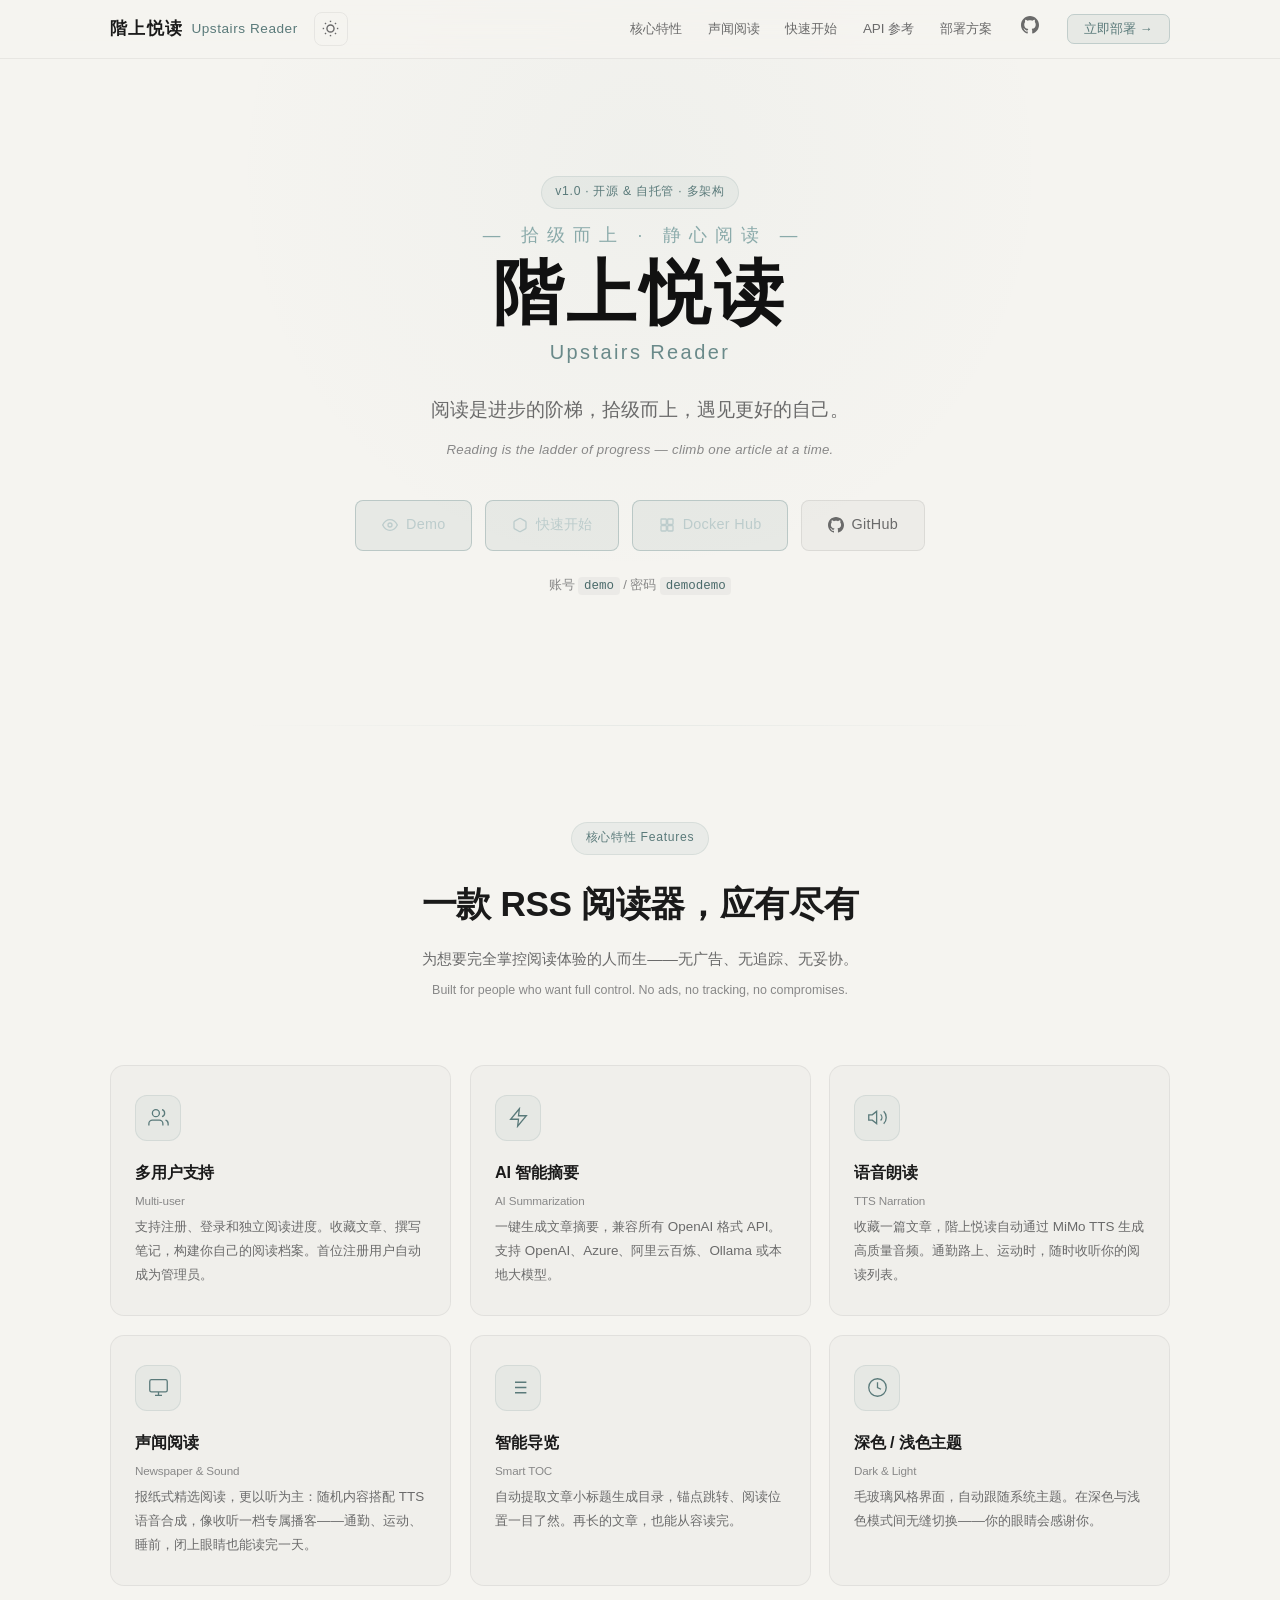
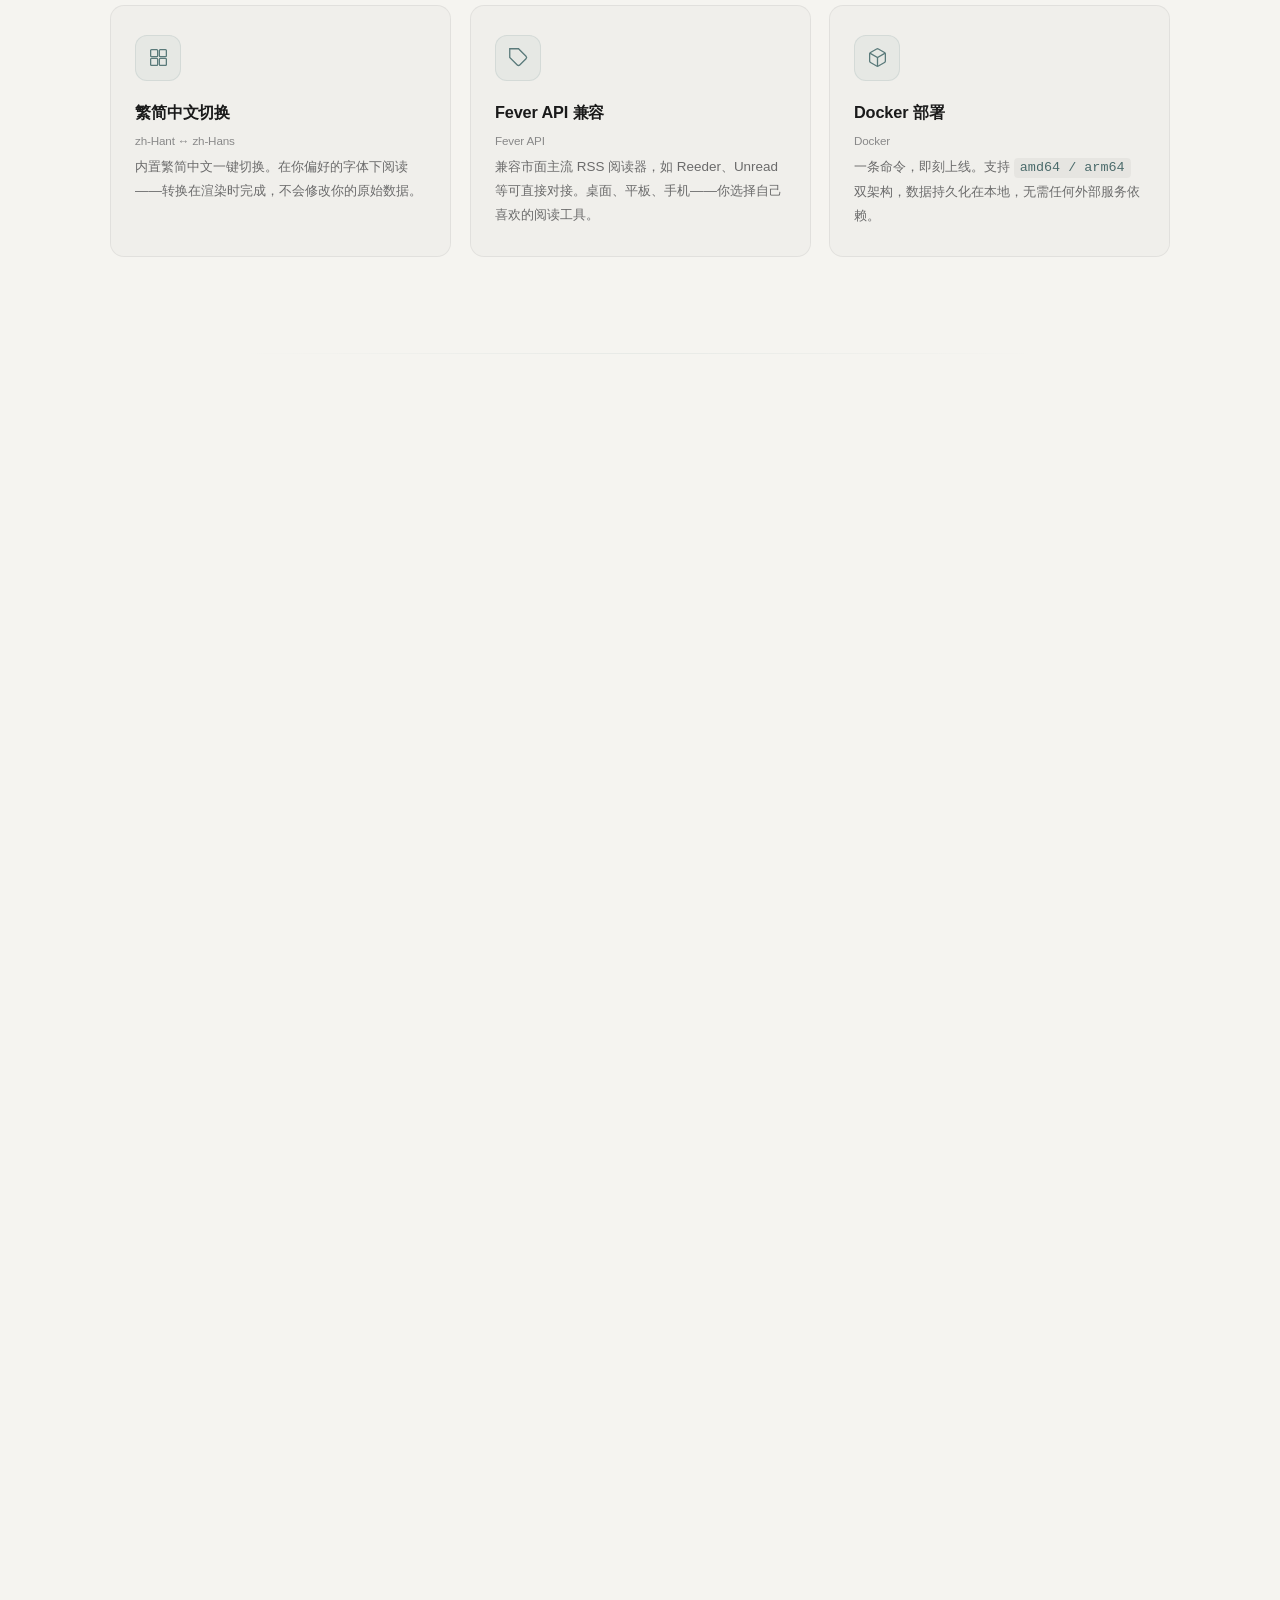
==== commit 7b1b00a4: "更新。" ====
--- a/website/index.html
+++ b/website/index.html
@@ -3,448 +3,576 @@
 <head>
 <meta charset="UTF-8">
 <meta name="viewport" content="width=device-width, initial-scale=1.0">
-<title>上楼阅读器 Upstairs Reader — 自托管的 RSS 阅读器，重新定义阅读体验</title>
-<meta name="description" content="上楼阅读器是一款自托管、多用户的 RSS 阅读器，支持 AI 智能摘要、TTS 语音朗读和报纸式阅读。通过 Docker 一键部署，数据完全由你掌控。">
+<title>階上悦读 Upstairs Reader — 拾级而上，静心阅读 · 自托管 RSS 阅读器</title>
+<meta name="description" content="階上悦读是一款自托管、多用户 RSS 阅读器，支持 AI 智能摘要、TTS 语音朗读与报纸式阅读。Docker 一键部署，数据完全由你掌控。">
+<meta property="og:title" content="階上悦读 Upstairs Reader — 自托管 RSS 阅读器">
+<meta property="og:description" content="自托管、多用户 RSS 阅读器，支持 AI 摘要、TTS 朗读与报纸式阅读。Docker 一键部署。">
+<meta property="og:type" content="website">
+<meta property="og:locale" content="zh_CN">
+<meta name="twitter:card" content="summary_large_image">
 <style>
+/* ── Theme Variables ─────────────────────────────────────── */
+:root {
+  --bg: #0a0a0a; --bg-soft: #111;
+  --surface: rgba(255,255,255,0.015); --surface-hover: rgba(107,142,142,0.025);
+  --border: rgba(255,255,255,0.04); --border-hover: rgba(107,142,142,0.15);
+  --border-strong: rgba(107,142,142,0.35); --border-strong-hover: rgba(107,142,142,0.52);
+  --text: #c8c8c8; --text-heading: #dcdcdc; --text-hero: #ececec;
+  --text-muted: #777; --text-dim: #5a5a5a; --text-faint: #3a3a3a;
+  --accent: #8aaaaa; --accent-dim: #6a7a7a; --accent-faint: #4a5a5a;
+  --accent-bg: rgba(107,142,142,0.06); --accent-bg-hover: rgba(107,142,142,0.12);
+  --accent-border: rgba(107,142,142,0.1); --accent-border-hover: rgba(107,142,142,0.22);
+  --btn-primary-bg: rgba(107,142,142,0.16); --btn-primary-border: rgba(107,142,142,0.36);
+  --btn-primary-hover-bg: rgba(107,142,142,0.26);
+  --btn-secondary-bg: rgba(255,255,255,0.03); --btn-secondary-border: rgba(255,255,255,0.08);
+  --btn-secondary-hover-bg: rgba(255,255,255,0.06); --btn-secondary-hover-border: rgba(255,255,255,0.13);
+  --code-bg: rgba(255,255,255,0.04); --code-color: #a0b0b0;
+  --nav-bg: rgba(10,10,10,0.72); --nav-border: rgba(255,255,255,0.05);
+  --nav-link: #777; --nav-link-hover: #b0c0c0;
+  --nav-cta-bg: rgba(107,142,142,0.12); --nav-cta-border: rgba(107,142,142,0.28);
+  --nav-cta-hover-bg: rgba(107,142,142,0.22); --nav-cta-hover-border: rgba(107,142,142,0.45);
+  --footer-bg: rgba(0,0,0,0.3); --footer-border: rgba(255,255,255,0.04);
+  --footer-link: #5a5a5a; --footer-link-hover: #8aaaaa;
+  --hero-glow: rgba(107,142,142,0.07);
+  --newspaper-bg: linear-gradient(180deg, #141414, #101010);
+  --newspaper-border: rgba(255,255,255,0.06);
+  --newspaper-divider: rgba(255,255,255,0.07);
+  --newspaper-dashed: rgba(255,255,255,0.04);
+  --hamburger-color: #999;
+  --noise: url("data:image/svg+xml,%3Csvg viewBox='0 0 256 256' xmlns='http://www.w3.org/2000/svg'%3E%3Cfilter id='n'%3E%3CfeTurbulence type='fractalNoise' baseFrequency='0.9' numOctaves='4' stitchTiles='stitch'/%3E%3C/filter%3E%3Crect width='100%25' height='100%25' filter='url(%23n)' opacity='0.025'/%3E%3C/svg%3E");
+  --accent-rgb: 107,142,142;
+}
+
+[data-theme="light"] {
+  --bg: #f5f4f0; --bg-soft: #eeece8;
+  --surface: rgba(0,0,0,0.02); --surface-hover: rgba(107,142,142,0.03);
+  --border: rgba(0,0,0,0.06); --border-hover: rgba(107,142,142,0.2);
+  --border-strong: rgba(107,142,142,0.4); --border-strong-hover: rgba(107,142,142,0.55);
+  --text: #3a3a3a; --text-heading: #1a1a1a; --text-hero: #111;
+  --text-muted: #6a6a6a; --text-dim: #888; --text-faint: #aaa;
+  --accent: #5a7a7a; --accent-dim: #6a8a8a; --accent-faint: #8aaaaa;
+  --accent-bg: rgba(107,142,142,0.08); --accent-bg-hover: rgba(107,142,142,0.15);
+  --accent-border: rgba(107,142,142,0.15); --accent-border-hover: rgba(107,142,142,0.3);
+  --btn-primary-bg: rgba(107,142,142,0.1); --btn-primary-border: rgba(107,142,142,0.35);
+  --btn-primary-hover-bg: rgba(107,142,142,0.2);
+  --btn-secondary-bg: rgba(0,0,0,0.03); --btn-secondary-border: rgba(0,0,0,0.08);
+  --btn-secondary-hover-bg: rgba(0,0,0,0.06); --btn-secondary-hover-border: rgba(0,0,0,0.14);
+  --code-bg: rgba(0,0,0,0.04); --code-color: #4a6a6a;
+  --nav-bg: rgba(245,244,240,0.85); --nav-border: rgba(0,0,0,0.06);
+  --nav-link: #6a6a6a; --nav-link-hover: #3a5a5a;
+  --nav-cta-bg: rgba(107,142,142,0.1); --nav-cta-border: rgba(107,142,142,0.3);
+  --nav-cta-hover-bg: rgba(107,142,142,0.2); --nav-cta-hover-border: rgba(107,142,142,0.45);
+  --footer-bg: rgba(0,0,0,0.02); --footer-border: rgba(0,0,0,0.06);
+  --footer-link: #6a6a6a; --footer-link-hover: #3a7a7a;
+  --hero-glow: rgba(107,142,142,0.04);
+  --newspaper-bg: #fff; --newspaper-border: rgba(0,0,0,0.06);
+  --newspaper-divider: rgba(0,0,0,0.06);
+  --newspaper-dashed: rgba(0,0,0,0.05);
+  --hamburger-color: #6a6a6a;
+  --noise: none;
+  --btn-secondary-color: #6a6a6a;
+  --btn-secondary-hover-color: #3a3a3a;
+  --nav-cta-color: #4a7a7a;
+  --nav-cta-hover-color: #3a6a6a;
+}
+
 /* ── Reset & Base ────────────────────────────────────────── */
 *, *::before, *::after { box-sizing: border-box; margin: 0; padding: 0; }
-html { scroll-behavior: smooth; font-size: 16px; }
+html { scroll-behavior: smooth; font-size: 16px; scroll-padding-top: 4rem; }
 body {
-  font-family: -apple-system, BlinkMacSystemFont, "Segoe UI", "PingFang SC", "Hiragino Sans GB", "Microsoft YaHei", "Helvetica Neue", Helvetica, Arial, sans-serif;
-  background: #0a0a0a;
-  color: #c8c8c8;
-  line-height: 1.75;
-  -webkit-font-smoothing: antialiased;
-  -moz-osx-font-smoothing: grayscale;
-  overflow-x: hidden;
+  font-family: -apple-system, BlinkMacSystemFont, "Segoe UI", "PingFang SC", "Hiragino Sans GB", "Microsoft YaHei", "Helvetica Neue", Arial, sans-serif;
+  background: var(--bg); color: var(--text);
+  line-height: 1.8; -webkit-font-smoothing: antialiased; overflow-x: hidden;
+  transition: background 0.4s, color 0.4s;
 }
 a { color: inherit; text-decoration: none; }
 img { max-width: 100%; display: block; }
+:focus-visible { outline: 2px solid rgba(107,142,142,0.6); outline-offset: 2px; border-radius: 2px; }
 
 /* ── Noise overlay ──────────────────────────────────────── */
 body::after {
-  content: "";
-  position: fixed; inset: 0;
-  background: url("data:image/svg+xml,%3Csvg viewBox='0 0 256 256' xmlns='http://www.w3.org/2000/svg'%3E%3Cfilter id='n'%3E%3CfeTurbulence type='fractalNoise' baseFrequency='0.9' numOctaves='4' stitchTiles='stitch'/%3E%3C/filter%3E%3Crect width='100%25' height='100%25' filter='url(%23n)' opacity='0.025'/%3E%3C/svg%3E");
-  pointer-events: none; z-index: 9999;
-}
+  content: ""; position: fixed; inset: 0; z-index: 1000;
+  background: var(--noise); pointer-events: none;
+}
+@media (max-width: 768px) { body::after { display: none; } }
+
+/* ── Skip link ──────────────────────────────────────────── */
+.skip-link {
+  position: absolute; top: -100px; left: 1rem; z-index: 2000;
+  background: var(--bg-soft); color: var(--text); padding: 0.5rem 1rem;
+  border-radius: 6px; font-size: 0.85rem;
+}
+.skip-link:focus { top: 0.5rem; }
 
 /* ── Typography ──────────────────────────────────────────── */
 h1, h2, h3, h4 { font-weight: 600; letter-spacing: -0.01em; }
-h1 { font-size: clamp(2.6rem, 5.5vw, 4.2rem); line-height: 1.15; }
-h2 { font-size: clamp(1.6rem, 3.2vw, 2.3rem); letter-spacing: -0.01em; }
-h3 { font-size: 1.05rem; }
-p { color: #888; }
-
+h1 { font-size: clamp(2.6rem, 5.5vw, 4.4rem); line-height: 1.12; letter-spacing: 0.05em; }
+h2 { font-size: clamp(1.5rem, 3vw, 2.2rem); }
+h3 { font-size: 1.02rem; }
+p { color: var(--text-muted); }
 code {
-  font-family: "SF Mono", "Fira Code", "Fira Mono", Menlo, Consolas, "Courier New", monospace;
-  font-size: 0.85rem;
-  background: rgba(255,255,255,0.04);
-  padding: 0.15em 0.45em;
-  border-radius: 4px;
-  color: #a8b8b8;
+  font-family: "SF Mono", "Fira Code", Menlo, Consolas, monospace;
+  font-size: 0.84rem; background: var(--code-bg); color: var(--code-color);
+  padding: 0.15em 0.45em; border-radius: 4px;
 }
 
 /* ── Container ────────────────────────────────────────────── */
-.container {
-  max-width: 1140px;
-  margin: 0 auto;
-  padding: 0 2rem;
-}
+.container { max-width: 1140px; margin: 0 auto; padding: 0 clamp(1rem, 4vw, 2.5rem); }
 
 /* ── Navigation ──────────────────────────────────────────── */
 nav {
   position: fixed; top: 0; left: 0; right: 0; z-index: 100;
   backdrop-filter: blur(20px) saturate(180%);
   -webkit-backdrop-filter: blur(20px) saturate(180%);
-  background: rgba(10,10,10,0.72);
-  border-bottom: 1px solid rgba(255,255,255,0.05);
+  background: var(--nav-bg); border-bottom: 1px solid var(--nav-border);
+  transition: background 0.4s;
 }
 .nav-inner {
-  max-width: 1140px; margin: 0 auto; padding: 0 2rem;
-  display: flex; align-items: center; justify-content: space-between;
-  height: 3.6rem;
-}
+  max-width: 1140px; margin: 0 auto; padding: 0 clamp(1rem, 4vw, 2.5rem);
+  display: flex; align-items: center; justify-content: space-between; height: 3.6rem;
+}
+.nav-left { display: flex; align-items: center; gap: 1rem; }
 .nav-logo {
-  font-weight: 700; font-size: 1.05rem; letter-spacing: 0.02em;
-  color: #d8d8d8;
-  display: flex; align-items: center; gap: 0.5rem;
-}
-.nav-logo .zh { color: #9baeae; font-size: 0.9rem; font-weight: 500; }
-.nav-links { display: flex; gap: 1.8rem; list-style: none; align-items: center; }
-.nav-links a { font-size: 0.85rem; color: #777; transition: color 0.2s; }
-.nav-links a:hover { color: #b0c0c0; }
+  font-weight: 700; font-size: 1.05rem; letter-spacing: 0.08em;
+  color: var(--text-heading); display: flex; align-items: center; gap: 0.5rem;
+}
+.nav-logo .en { color: var(--accent); font-size: 0.85rem; font-weight: 500; letter-spacing: 0.04em; }
+.nav-links { display: flex; gap: 1.6rem; list-style: none; align-items: center; }
+.nav-links a { font-size: 0.84rem; color: var(--nav-link); transition: color 0.2s; }
+.nav-links a:hover { color: var(--nav-link-hover); }
 .nav-cta {
-  background: rgba(107,142,142,0.12);
-  border: 1px solid rgba(107,142,142,0.28);
-  color: #a8b8b8 !important;
-  padding: 0.4rem 1.1rem;
-  border-radius: 7px;
-  font-size: 0.82rem !important;
-  font-weight: 500;
-  transition: all 0.25s;
-}
-.nav-cta:hover {
-  background: rgba(107,142,142,0.22);
-  border-color: rgba(107,142,142,0.45);
-  color: #c8d8d8 !important;
+  background: var(--nav-cta-bg); border: 1px solid var(--nav-cta-border);
+  color: var(--accent) !important; padding: 0.4rem 1rem; border-radius: 7px;
+  font-size: 0.81rem !important; font-weight: 500; transition: all 0.25s;
+}
+.nav-cta:hover { background: var(--nav-cta-hover-bg); border-color: var(--nav-cta-hover-border); }
+.nav-gh {
+  display: inline-flex; align-items: center; justify-content: center;
+  color: var(--nav-link); transition: color 0.2s, transform 0.2s;
+  padding: 0.2rem;
+}
+.nav-gh:hover { color: var(--nav-link-hover); transform: translateY(-1px); }
+
+/* Theme toggle */
+.theme-toggle {
+  background: none; border: 1px solid var(--border); border-radius: 8px;
+  width: 34px; height: 34px; cursor: pointer; display: flex; align-items: center; justify-content: center;
+  color: var(--nav-link); transition: all 0.2s; padding: 0;
+}
+.theme-toggle:hover { color: var(--nav-link-hover); border-color: var(--border-hover); background: var(--surface); }
+.theme-toggle svg { width: 17px; height: 17px; }
+.theme-toggle .icon-sun { display: none; }
+.theme-toggle .icon-moon { display: block; }
+[data-theme="light"] .theme-toggle .icon-sun { display: block; }
+[data-theme="light"] .theme-toggle .icon-moon { display: none; }
+
+/* Hamburger */
+.hamburger { display: none; }
+@media (max-width: 768px) {
+  .hamburger {
+    display: flex; flex-direction: column; gap: 5px;
+    cursor: pointer; padding: 4px; background: none; border: none; z-index: 110;
+  }
+  .hamburger span {
+    display: block; width: 22px; height: 1.5px;
+    background: var(--hamburger-color); border-radius: 1px;
+    transition: all 0.3s cubic-bezier(0.25, 0.46, 0.45, 0.94);
+  }
+  .hamburger.open span:nth-child(1) { transform: translateY(6.5px) rotate(45deg); }
+  .hamburger.open span:nth-child(2) { opacity: 0; }
+  .hamburger.open span:nth-child(3) { transform: translateY(-6.5px) rotate(-45deg); }
+  .nav-links {
+    position: fixed; top: 3.6rem; left: 0; right: 0; bottom: 0;
+    flex-direction: column; justify-content: flex-start; gap: 0;
+    padding: 1.5rem; background: var(--bg);
+    backdrop-filter: blur(20px); -webkit-backdrop-filter: blur(20px);
+    transform: translateX(100%); transition: transform 0.3s cubic-bezier(0.25, 0.46, 0.45, 0.94);
+    align-items: flex-start;
+  }
+  .nav-links.open { transform: translateX(0); }
+  .nav-links a { font-size: 1rem; padding: 0.75rem 0; border-bottom: 1px solid var(--border); width: 100%; }
+  .nav-links li:last-child { margin-top: 0.5rem; }
+  .nav-cta { display: inline-block; border-bottom: none !important; width: auto !important; }
 }
 
 /* ── Sections ────────────────────────────────────────────── */
-section { padding: 7rem 0; position: relative; }
+section { padding: 6rem 0; position: relative; }
+section:not(:first-of-type) { content-visibility: auto; contain-intrinsic-size: 600px; }
 
 /* ── Hero ────────────────────────────────────────────────── */
 .hero {
-  padding: 11rem 0 9rem;
-  text-align: center;
-  position: relative;
+  padding: 11rem 0 8rem; text-align: center; position: relative; overflow: hidden;
+  content-visibility: visible;
 }
 .hero::before {
-  content: "";
-  position: absolute;
-  top: -250px; left: 50%; transform: translateX(-50%);
-  width: 800px; height: 800px;
-  background: radial-gradient(circle at center, rgba(107,142,142,0.07) 0%, transparent 70%);
+  content: ""; position: absolute;
+  top: -260px; left: 50%; transform: translateX(-50%);
+  width: 860px; height: 860px;
+  background: radial-gradient(circle at center, var(--hero-glow) 0%, transparent 68%);
   pointer-events: none;
 }
-.hero::after {
-  content: "";
-  position: absolute;
-  bottom: -100px; left: 50%; transform: translateX(-50%);
-  width: 500px; height: 300px;
-  background: radial-gradient(ellipse at center, rgba(107,142,142,0.04) 0%, transparent 70%);
-  pointer-events: none;
-}
-.hero h1 { color: #ececec; margin-bottom: 1.2rem; }
-.hero h1 .accent { color: #8aaaaa; }
-.hero h1 .sub {
-  display: block;
-  font-size: clamp(1.1rem, 2vw, 1.4rem);
-  font-weight: 400;
-  color: #6a7a7a;
-  margin-top: 0.5rem;
-  letter-spacing: 0.06em;
-}
-.hero .tagline {
-  font-size: clamp(1.05rem, 2vw, 1.3rem);
-  color: #6a6a6a; max-width: 640px;
-  margin: 0 auto 2.8rem;
-  line-height: 1.7;
-}
-.hero .tagline .en {
-  display: block;
-  font-size: 0.88rem;
-  color: #555;
-  margin-top: 0.4rem;
-  font-style: italic;
-}
-.hero-actions {
-  display: flex; gap: 1rem; justify-content: center; flex-wrap: wrap;
-}
+.hero h1 { color: var(--text-hero); margin-bottom: 1rem; }
+.hero h1 .accent { color: var(--accent); }
+.hero .kicker { display: block; font-size: clamp(0.92rem, 1.5vw, 1.1rem); font-weight: 400; color: var(--accent-faint); margin-bottom: 0.5rem; letter-spacing: 0.45em; text-indent: 0.45em; }
+.hero .sub { display: block; font-size: clamp(0.98rem, 1.8vw, 1.25rem); font-weight: 400; color: var(--accent-dim); margin-top: 0.5rem; letter-spacing: 0.12em; }
+.hero .tagline { font-size: clamp(0.98rem, 1.8vw, 1.2rem); color: var(--text-muted); max-width: 600px; margin: 1.8rem auto 2.4rem; line-height: 1.9; }
+.hero .tagline .en { display: block; font-size: 0.83rem; color: var(--text-dim); margin-top: 0.5rem; font-style: italic; letter-spacing: 0.02em; }
+.hero-actions { display: flex; gap: 0.8rem; justify-content: center; flex-wrap: wrap; }
+.demo-hint {
+  margin-top: 1.4rem;
+  font-size: 0.82rem;
+  color: var(--text-dim);
+}
+.demo-hint a { color: var(--accent); border-bottom: 1px dashed var(--accent-border); transition: all 0.2s; }
+.demo-hint a:hover { color: var(--accent); border-bottom-style: solid; }
+.demo-hint code { font-size: 0.78rem; }
 .btn {
   display: inline-flex; align-items: center; gap: 0.5rem;
-  padding: 0.75rem 1.8rem;
-  border-radius: 8px;
-  font-size: 0.92rem; font-weight: 500;
-  transition: all 0.25s;
-  cursor: pointer;
-  border: none;
-  letter-spacing: 0.02em;
-}
-.btn-primary {
-  background: rgba(107,142,142,0.18);
-  border: 1px solid rgba(107,142,142,0.38);
-  color: #bccccc;
-}
-.btn-primary:hover {
-  background: rgba(107,142,142,0.28);
-  border-color: rgba(107,142,142,0.55);
-  color: #d0e0e0;
-  transform: translateY(-1px);
-}
-.btn-secondary {
-  background: rgba(255,255,255,0.03);
-  border: 1px solid rgba(255,255,255,0.08);
-  color: #808080;
-}
-.btn-secondary:hover {
-  background: rgba(255,255,255,0.07);
-  border-color: rgba(255,255,255,0.14);
-  color: #a0a0a0;
-  transform: translateY(-1px);
-}
+  padding: 0.7rem 1.6rem; border-radius: 8px;
+  font-size: 0.9rem; font-weight: 500; letter-spacing: 0.02em;
+  transition: all 0.25s; cursor: pointer; border: none; white-space: nowrap;
+}
+.btn-primary { background: var(--btn-primary-bg); border: 1px solid var(--btn-primary-border); color: #bccccc; }
+.btn-primary:hover { background: var(--btn-primary-hover-bg); border-color: var(--border-strong-hover); transform: translateY(-1px); }
+.btn-primary:active { transform: translateY(0); }
+.btn-secondary { background: var(--btn-secondary-bg); border: 1px solid var(--btn-secondary-border); color: var(--text-muted); }
+.btn-secondary:hover { background: var(--btn-secondary-hover-bg); border-color: var(--btn-secondary-hover-border); color: var(--text); transform: translateY(-1px); }
+.btn-secondary:active { transform: translateY(0); }
 
 /* ── Divider ─────────────────────────────────────────────── */
-.section-divider {
-  height: 1px;
-  background: linear-gradient(90deg, transparent, rgba(107,142,142,0.12), transparent);
-  max-width: 800px; margin: 0 auto;
-}
+.section-divider { height: 1px; background: linear-gradient(90deg, transparent, rgba(var(--accent-rgb),0.1), transparent); max-width: 800px; margin: 0 auto; }
 
 /* ── Section Header ──────────────────────────────────────── */
-.section-header { text-align: center; margin-bottom: 5rem; }
-.section-header h2 { color: #dcdcdc; margin-bottom: 0.7rem; }
-.section-header .subtitle { font-size: 1.02rem; max-width: 560px; margin: 0 auto; }
-.section-header .subtitle .en {
-  display: block;
-  font-size: 0.82rem;
-  color: #555;
-  margin-top: 0.35rem;
-}
+.section-header { text-align: center; margin-bottom: 4rem; }
+.section-header h2 { color: var(--text-heading); margin-bottom: 0.6rem; }
+.section-header .subtitle { font-size: 0.96rem; max-width: 580px; margin: 0 auto; color: var(--text-muted); }
+.section-header .subtitle .en { display: block; font-size: 0.78rem; color: var(--text-dim); margin-top: 0.35rem; }
 
 /* ── Badge ───────────────────────────────────────────────── */
 .badge {
+  display: inline-block; padding: 0.28rem 0.85rem;
+  border: 1px solid var(--accent-border); border-radius: 50px;
+  font-size: 0.76rem; color: var(--accent); margin-bottom: 1.1rem;
+  letter-spacing: 0.06em; background: var(--accent-bg);
+}
+
+/* ── Features Grid ───────────────────────────────────────── */
+.features-grid { display: grid; grid-template-columns: repeat(auto-fill, minmax(min(100%, 280px), 1fr)); gap: 1.2rem; }
+.feature-card {
+  background: var(--surface); border: 1px solid var(--border);
+  border-radius: 14px; padding: 1.8rem 1.5rem;
+  transition: all 0.3s cubic-bezier(0.25, 0.46, 0.45, 0.94);
+  position: relative; overflow: hidden; will-change: transform;
+}
+.feature-card::before {
+  content: ""; position: absolute; top: 0; left: 0; right: 0; height: 1px;
+  background: linear-gradient(90deg, transparent, rgba(var(--accent-rgb),0.15), transparent);
+  opacity: 0; transition: opacity 0.3s;
+}
+.feature-card:hover { border-color: var(--border-hover); background: var(--surface-hover); transform: translateY(-2px); }
+.feature-card:hover::before { opacity: 1; }
+.feature-icon {
+  font-size: 1.6rem; margin-bottom: 1.1rem; width: 46px; height: 46px;
+  display: flex; align-items: center; justify-content: center;
+  background: var(--accent-bg); border: 1px solid var(--accent-border);
+  border-radius: 12px; transition: all 0.3s;
+}
+.feature-card:hover .feature-icon { background: var(--accent-bg-hover); border-color: var(--accent-border-hover); }
+.feature-card h3 { color: var(--text-heading); margin-bottom: 0.3rem; }
+.feature-card h3 .en { color: var(--text-dim); font-size: 0.73rem; font-weight: 400; display: block; margin-top: 0.12rem; }
+.feature-card p { font-size: 0.84rem; line-height: 1.75; color: var(--text-muted); }
+
+/* ── Newspaper showcase ──────────────────────────────────── */
+.showcase { position: relative; max-width: 880px; margin: 0 auto; }
+.newspaper {
+  background: var(--newspaper-bg); border: 1px solid var(--newspaper-border);
+  border-radius: 16px; padding: 2rem 2.2rem;
+}
+.newspaper::before {
+  content: ""; position: absolute; inset: 0; border-radius: 16px;
+  background: radial-gradient(1000px 250px at 50% -40px, var(--hero-glow), transparent);
+  pointer-events: none;
+}
+.newspaper .masthead { text-align: center; border-bottom: 1px solid var(--newspaper-divider); padding-bottom: 1.1rem; margin-bottom: 1.4rem; }
+.newspaper .masthead .brand { font-size: 1.6rem; font-weight: 700; letter-spacing: 0.28em; text-indent: 0.28em; color: var(--text-heading); }
+.newspaper .masthead .date { font-size: 0.76rem; color: var(--text-dim); margin-top: 0.35rem; letter-spacing: 0.1em; }
+.newspaper .cols { display: grid; grid-template-columns: 1.2fr 1fr; gap: 1.4rem; text-align: left; }
+.newspaper .headline { font-size: 1.3rem; color: var(--text-heading); font-weight: 600; line-height: 1.5; margin-bottom: 0.6rem; }
+.newspaper .lead { font-size: 0.84rem; color: var(--text-muted); line-height: 1.9; margin-bottom: 0.8rem; }
+.newspaper .col h4 { font-size: 0.78rem; color: var(--accent); letter-spacing: 0.18em; margin-bottom: 0.7rem; font-weight: 600; }
+.newspaper .col ul { list-style: none; }
+.newspaper .col li { font-size: 0.83rem; color: var(--text-muted); padding: 0.5rem 0; border-bottom: 1px dashed var(--newspaper-dashed); line-height: 1.6; }
+.newspaper .col li:last-child { border-bottom: none; }
+.newspaper .col li .tag { color: var(--text-dim); font-size: 0.7rem; margin-right: 0.5rem; }
+.showcase-note { text-align: center; margin-top: 1.4rem; font-size: 0.8rem; color: var(--text-dim); }
+@media (max-width: 768px) { .newspaper { padding: 1.3rem 1rem; } .newspaper .cols { grid-template-columns: 1fr; } }
+
+/* ── 声闻播放器示意（报纸视图以听为主）── */
+.player-row {
+  display: flex; align-items: center; justify-content: center; gap: 2rem;
+  padding: 1.8rem 0; flex-wrap: wrap;
+}
+.vinyl { width: 128px; height: 128px; position: relative; flex-shrink: 0; }
+.vinyl-disc {
+  width: 100%; height: 100%; border-radius: 50%;
+  background:
+    radial-gradient(circle at center, rgba(0,0,0,0.35) 0 7%, transparent 7.5%),
+    repeating-radial-gradient(circle at center, #161616 0 1.5px, #0d0d0d 1.5px 3px);
+  border: 1px solid rgba(255,255,255,0.12);
+  box-shadow: 0 8px 30px rgba(0,0,0,0.5), inset 0 0 24px rgba(0,0,0,0.6);
+  animation: spin 6s linear infinite;
+}
+.vinyl-label {
+  position: absolute; left: 50%; top: 50%; transform: translate(-50%, -50%);
+  width: 44px; height: 44px; border-radius: 50%;
+  background: var(--accent-bg);
+  border: 1px solid var(--accent-border);
+  color: var(--accent);
+  display: flex; align-items: center; justify-content: center;
+  font-size: 1.15rem; letter-spacing: 0.05em;
+}
+@keyframes spin { to { transform: rotate(360deg); } }
+.now-playing { flex: 1; min-width: 240px; max-width: 420px; text-align: left; }
+.np-tag { font-size: 0.72rem; letter-spacing: 0.22em; color: var(--accent-dim); margin-bottom: 0.5rem; }
+.np-title { font-size: 1.25rem; color: var(--text-heading); font-weight: 600; margin-bottom: 0.4rem; line-height: 1.5; }
+.np-meta { font-size: 0.8rem; color: var(--text-dim); margin-bottom: 1rem; }
+.np-progress { height: 4px; background: var(--border); border-radius: 2px; overflow: hidden; margin-bottom: 1.1rem; }
+.np-progress span { display: block; height: 100%; width: 38%; background: linear-gradient(90deg, var(--accent-dim), var(--accent)); border-radius: 2px; }
+.np-controls { display: flex; gap: 0.7rem; align-items: center; }
+.np-controls button {
+  width: 36px; height: 36px; border-radius: 50%;
+  border: 1px solid var(--accent-border); background: var(--accent-bg);
+  color: var(--accent); cursor: pointer;
+  display: flex; align-items: center; justify-content: center;
+  transition: all 0.2s;
+}
+.np-controls button:hover { background: var(--accent-bg-hover); border-color: var(--accent-border-hover); }
+.np-controls .np-play { width: 46px; height: 46px; }
+.playlist { border-top: 1px solid var(--newspaper-divider); padding-top: 1.2rem; text-align: left; }
+.playlist h4 { font-size: 0.78rem; color: var(--accent); letter-spacing: 0.18em; margin-bottom: 0.8rem; font-weight: 600; }
+.playlist ul { list-style: none; }
+.playlist li {
+  font-size: 0.84rem; color: var(--text-muted);
+  padding: 0.55rem 0; border-bottom: 1px dashed var(--newspaper-dashed);
+  line-height: 1.6; display: flex; align-items: center; gap: 0.5rem;
+}
+.playlist li:last-child { border-bottom: none; }
+.playlist li .tag { color: var(--text-dim); font-size: 0.72rem; margin-right: 0.2rem; }
+.playlist li em { margin-left: auto; font-style: normal; color: var(--text-dim); font-size: 0.76rem; }
+
+/* ── Preview Screenshots ────────────────────────────────── */
+.preview-grid {
+  display: grid;
+  grid-template-columns: repeat(3, 1fr);
+  gap: 1.5rem;
+  margin-top: 1rem;
+}
+@media (max-width: 900px) {
+  .preview-grid { grid-template-columns: 1fr; }
+}
+.preview-item {
+  margin: 0;
+  background: var(--surface);
+  border: 1px solid var(--border);
+  border-radius: 14px;
+  overflow: hidden;
+  transition: all 0.35s cubic-bezier(0.25, 0.46, 0.45, 0.94);
+}
+.preview-item:hover {
+  border-color: var(--border-hover);
+  background: var(--surface-hover);
+  transform: translateY(-3px);
+  box-shadow: 0 12px 40px rgba(0,0,0,0.35);
+}
+.preview-item a { display: block; }
+.preview-item img {
+  width: 100%; height: auto; display: block;
+  border-bottom: 1px solid var(--border);
+  cursor: zoom-in;
+}
+.preview-item figcaption {
+  padding: 0.95rem 1.2rem;
+  font-size: 0.84rem;
+  color: var(--text-muted);
+  letter-spacing: 0.04em;
+  display: flex; align-items: center; gap: 0.6rem;
+}
+.preview-item figcaption::before {
+  content: "";
   display: inline-block;
-  padding: 0.3rem 0.9rem;
-  border: 1px solid rgba(107,142,142,0.25);
-  border-radius: 50px;
-  font-size: 0.78rem;
-  color: #8aaaaa;
-  margin-bottom: 1.2rem;
-  letter-spacing: 0.04em;
-  background: rgba(107,142,142,0.06);
-}
-
-/* ── Features Grid ───────────────────────────────────────── */
-.features-grid {
-  display: grid;
-  grid-template-columns: repeat(auto-fit, minmax(270px, 1fr));
-  gap: 1.4rem;
-}
-.feature-card {
-  background: rgba(255,255,255,0.012);
-  border: 1px solid rgba(255,255,255,0.04);
-  border-radius: 14px;
-  padding: 2rem 1.6rem;
-  transition: all 0.35s cubic-bezier(0.25, 0.46, 0.45, 0.94);
-  position: relative;
-  overflow: hidden;
-}
-.feature-card::before {
-  content: "";
-  position: absolute;
-  top: 0; left: 0; right: 0;
-  height: 1px;
-  background: linear-gradient(90deg, transparent, rgba(107,142,142,0.15), transparent);
-  opacity: 0;
-  transition: opacity 0.35s;
-}
-.feature-card:hover::before { opacity: 1; }
-.feature-card:hover {
-  border-color: rgba(107,142,142,0.18);
-  background: rgba(107,142,142,0.025);
-  transform: translateY(-3px);
-  box-shadow: 0 8px 32px rgba(0,0,0,0.3);
-}
-.feature-icon {
-  font-size: 1.7rem; margin-bottom: 1.2rem;
-  width: 48px; height: 48px;
+  width: 6px; height: 6px;
+  border-radius: 50%;
+  background: var(--accent);
+}
+
+/* ── Lightbox ────────────────────────────────────────────── */
+.lightbox {
+  position: fixed; inset: 0; z-index: 1000;
   display: flex; align-items: center; justify-content: center;
-  background: rgba(107,142,142,0.06);
-  border: 1px solid rgba(107,142,142,0.1);
-  border-radius: 12px;
-  transition: all 0.35s;
-}
-.feature-card:hover .feature-icon {
-  background: rgba(107,142,142,0.12);
-  border-color: rgba(107,142,142,0.25);
-}
-.feature-card h3 { color: #c8c8c8; margin-bottom: 0.4rem; font-size: 1.02rem; }
-.feature-card h3 .en { color: #5a6a6a; font-size: 0.75rem; font-weight: 400; display: block; margin-top: 0.15rem; }
-.feature-card p { font-size: 0.875rem; line-height: 1.7; }
+  background: rgba(0,0,0,0.92);
+  opacity: 0; pointer-events: none;
+  transition: opacity 0.3s;
+}
+.lightbox.open { opacity: 1; pointer-events: auto; }
+.lightbox img {
+  max-width: 90vw; max-height: 82vh;
+  border-radius: 8px;
+  box-shadow: 0 20px 80px rgba(0,0,0,0.6);
+}
+.lb-caption {
+  position: absolute; bottom: 2.2rem; left: 50%; transform: translateX(-50%);
+  font-size: 0.9rem; color: #aaa;
+  letter-spacing: 0.05em;
+  text-align: center; max-width: 80vw; white-space: nowrap; overflow: hidden; text-overflow: ellipsis;
+}
+.lb-btn {
+  position: absolute; top: 50%; transform: translateY(-50%);
+  width: 46px; height: 46px;
+  border-radius: 50%;
+  border: 1px solid rgba(255,255,255,0.15);
+  background: rgba(255,255,255,0.06);
+  color: #ccc; font-size: 1.7rem;
+  cursor: pointer;
+  display: flex; align-items: center; justify-content: center;
+  transition: all 0.2s;
+  line-height: 1; padding-bottom: 3px;
+}
+.lb-btn:hover { background: rgba(255,255,255,0.14); color: #fff; }
+.lb-prev { left: 1.4rem; }
+.lb-next { right: 1.4rem; }
+.lb-close {
+  position: absolute; top: 1.2rem; right: 1.4rem;
+  width: 40px; height: 40px;
+  border: none; border-radius: 50%;
+  background: rgba(255,255,255,0.08);
+  color: #ccc; font-size: 1.4rem;
+  cursor: pointer;
+  transition: all 0.2s;
+  line-height: 1; padding-bottom: 2px;
+}
+.lb-close:hover { background: rgba(255,255,255,0.16); color: #fff; }
+@media (max-width: 768px) {
+  .lb-prev { left: 0.6rem; }
+  .lb-next { right: 0.6rem; }
+  .lightbox img { max-width: 94vw; }
+}
 
 /* ── Tech Stack ──────────────────────────────────────────── */
-.tech-strip {
-  display: flex; flex-wrap: wrap; gap: 0.7rem; justify-content: center;
-  margin-top: 1.5rem;
-}
+.tech-strip { display: flex; flex-wrap: wrap; gap: 0.6rem; justify-content: center; margin-top: 1.2rem; }
 .tech-tag {
-  background: rgba(255,255,255,0.02);
-  border: 1px solid rgba(255,255,255,0.05);
-  padding: 0.55rem 1.1rem;
-  border-radius: 7px;
-  font-size: 0.84rem;
-  color: #8a8a8a;
-  letter-spacing: 0.02em;
-  transition: all 0.25s;
-}
-.tech-tag:hover {
-  border-color: rgba(107,142,142,0.22);
-  color: #b0b0b0;
-  background: rgba(107,142,142,0.04);
-}
+  background: var(--surface); border: 1px solid var(--border);
+  padding: 0.5rem 1rem; border-radius: 7px; font-size: 0.82rem;
+  color: var(--text-muted); letter-spacing: 0.02em; transition: all 0.25s;
+}
+.tech-tag:hover { border-color: var(--border-hover); color: var(--text); background: var(--accent-bg); }
 
 /* ── Quick Start ─────────────────────────────────────────── */
-.quickstart-grid {
-  display: grid;
-  grid-template-columns: repeat(auto-fit, minmax(350px, 1fr));
-  gap: 1.5rem;
-}
+.quickstart-grid { display: grid; grid-template-columns: repeat(auto-fit, minmax(min(100%, 360px), 1fr)); gap: 1.2rem; }
 .code-block {
-  background: rgba(255,255,255,0.015);
-  border: 1px solid rgba(255,255,255,0.05);
-  border-radius: 14px;
-  padding: 1.8rem;
-  position: relative;
-  backdrop-filter: blur(10px);
-  -webkit-backdrop-filter: blur(10px);
-}
-.code-block h3 {
-  font-size: 0.88rem; color: #8a8a8a; margin-bottom: 1.2rem;
-  letter-spacing: 0.06em;
-  display: flex; align-items: center; gap: 0.6rem;
-}
-.code-block h3 .badge-sm {
-  font-size: 0.7rem;
-  background: rgba(107,142,142,0.12);
-  border: 1px solid rgba(107,142,142,0.2);
-  padding: 0.2em 0.7em;
-  border-radius: 4px;
-  color: #8aaaaa;
-  font-weight: 500;
-}
-.code-block pre {
-  overflow-x: auto;
-  font-family: "SF Mono", "Fira Code", "Fira Mono", Menlo, Consolas, "Courier New", monospace;
-  font-size: 0.8rem;
-  line-height: 1.9;
-  color: #b0baba;
-}
-.code-block pre .comment { color: #4a4a4a; }
-.code-block pre .cmd { color: #8aaaaa; }
+  background: var(--surface); border: 1px solid var(--border);
+  border-radius: 14px; padding: 1.6rem;
+  backdrop-filter: blur(10px); -webkit-backdrop-filter: blur(10px);
+}
+.code-block h3 { font-size: 0.86rem; color: var(--text-muted); margin-bottom: 1.1rem; letter-spacing: 0.05em; display: flex; align-items: center; gap: 0.5rem; }
+.code-block h3 .badge-sm { font-size: 0.68rem; background: var(--accent-bg); border: 1px solid var(--accent-border); padding: 0.18em 0.65em; border-radius: 4px; color: var(--accent); font-weight: 500; }
+.code-block pre { overflow-x: auto; font-family: "SF Mono", "Fira Code", Menlo, Consolas, monospace; font-size: 0.77rem; line-height: 1.9; color: var(--text); }
+.code-block pre .comment { color: var(--text-dim); }
+.code-block pre .cmd { color: var(--accent); }
 .code-block pre .str { color: #7a9a7a; }
-.code-block .hint {
-  display: inline-block; margin-top: 1.4rem;
-  font-size: 0.82rem; color: #6a7a7a;
-  transition: color 0.2s;
-}
-.code-block .hint:hover { color: #8aaaaa; }
-
-/* ── Stats ─────────────────────────────────────────────────── */
-.stats-row {
-  display: flex; flex-wrap: wrap; gap: 3rem; justify-content: center;
-  margin-top: 3rem;
-}
+.code-block .hint { display: inline-block; margin-top: 1.2rem; font-size: 0.8rem; color: var(--accent-dim); transition: color 0.2s; }
+.code-block .hint:hover { color: var(--accent); }
+
+/* ── Stats ───────────────────────────────────────────────── */
+.stats-row { display: flex; flex-wrap: wrap; gap: 2.5rem; justify-content: center; margin-top: 2.5rem; }
 .stat { text-align: center; }
-.stat-num {
-  font-size: 2.6rem; font-weight: 700; color: #bcc8c8;
-  letter-spacing: -0.04em;
-}
-.stat-label { font-size: 0.84rem; color: #5a5a5a; margin-top: 0.3rem; }
+.stat-num { font-size: 2.4rem; font-weight: 700; color: var(--accent); letter-spacing: -0.04em; }
+.stat-label { font-size: 0.82rem; color: var(--text-dim); margin-top: 0.25rem; }
+
+/* ── Glass panels ────────────────────────────────────────── */
+.glass-panel {
+  background: var(--surface); backdrop-filter: blur(12px); -webkit-backdrop-filter: blur(12px);
+  border: 1px solid var(--border); border-radius: 14px; padding: 1.8rem 1.6rem; transition: all 0.3s;
+}
+.glass-panel:hover { border-color: var(--border-hover); background: var(--surface-hover); }
+
+/* ── API ─────────────────────────────────────────────────── */
+.api-section-title { color: var(--text-muted); margin: 2.2rem 0 1rem; font-size: 0.84rem; letter-spacing: 0.07em; font-weight: 500; }
+.api-grid { display: grid; grid-template-columns: repeat(auto-fill, minmax(min(100%, 250px), 1fr)); gap: 0.8rem; }
+.api-endpoint { background: var(--surface); border: 1px solid var(--border); border-radius: 9px; padding: 1rem 1.2rem; font-size: 0.82rem; transition: all 0.25s; }
+.api-endpoint:hover { border-color: var(--border-hover); background: var(--surface-hover); }
+.api-endpoint .method { font-size: 0.66rem; font-weight: 700; letter-spacing: 0.06em; color: var(--accent); margin-bottom: 0.3rem; }
+.api-endpoint .path { font-family: "SF Mono", "Fira Code", Menlo, Consolas, monospace; font-size: 0.78rem; color: var(--text-heading); margin-bottom: 0.3rem; word-break: break-all; }
+.api-endpoint .desc { color: var(--text-dim); font-size: 0.76rem; }
 
 /* ── Footer ──────────────────────────────────────────────── */
 footer {
-  border-top: 1px solid rgba(255,255,255,0.04);
-  padding: 3.5rem 0 2.5rem;
-  text-align: center;
-  background: rgba(0,0,0,0.3);
-}
-footer .footer-links {
-  display: flex; gap: 2.2rem; justify-content: center; flex-wrap: wrap;
-  list-style: none; margin-bottom: 1.8rem;
-}
-footer .footer-links a {
-  font-size: 0.84rem; color: #5a5a5a;
-  transition: color 0.2s;
-}
-footer .footer-links a:hover { color: #8aaaaa; }
-footer .copyright { font-size: 0.78rem; color: #3a3a3a; line-height: 1.8; }
+  border-top: 1px solid var(--footer-border); padding: 3rem 0 2rem;
+  text-align: center; background: var(--footer-bg);
+}
+footer .footer-links { display: flex; gap: 2rem; justify-content: center; flex-wrap: wrap; list-style: none; margin-bottom: 1.5rem; }
+footer .footer-links a { font-size: 0.82rem; color: var(--footer-link); transition: color 0.2s; }
+footer .footer-links a:hover { color: var(--footer-link-hover); }
+footer .copyright { font-size: 0.76rem; color: var(--text-faint); line-height: 1.9; }
+footer .copyright .brand { color: var(--text-dim); letter-spacing: 0.18em; }
+
+/* ── Scroll animation system ─────────────────────────────── */
+.reveal {
+  opacity: 0; transform: translateY(20px);
+  transition: opacity 0.6s cubic-bezier(0.25, 0.46, 0.45, 0.94),
+              transform 0.6s cubic-bezier(0.25, 0.46, 0.45, 0.94);
+}
+.reveal.visible { opacity: 1; transform: translateY(0); }
+.reveal-delay-1 { transition-delay: 0.1s; }
+.reveal-delay-2 { transition-delay: 0.2s; }
+.reveal-delay-3 { transition-delay: 0.3s; }
+
+/* ── Reduced motion ──────────────────────────────────────── */
+@media (prefers-reduced-motion: reduce) {
+  *, *::before, *::after { animation-duration: 0.01ms !important; animation-iteration-count: 1 !important; transition-duration: 0.01ms !important; }
+  .reveal { opacity: 1; transform: none; transition: none; }
+  html { scroll-behavior: auto; }
+}
 
 /* ── Responsive ──────────────────────────────────────────── */
 @media (max-width: 768px) {
-  .nav-links { gap: 0.8rem; }
-  .nav-links li:not(:last-child) { display: none; }
-  section { padding: 4.5rem 0; }
+  section { padding: 4rem 0; }
   .hero { padding: 8rem 0 5rem; }
-  .hero h1 { font-size: clamp(1.8rem, 8vw, 2.6rem); }
   .features-grid { grid-template-columns: 1fr; }
   .quickstart-grid { grid-template-columns: 1fr; }
-  .container { padding: 0 1.2rem; }
-  .nav-inner { padding: 0 1.2rem; }
   .stats-row { gap: 1.5rem; }
-  .stat-num { font-size: 2rem; }
-}
-
-/* ── Glass panels ────────────────────────────────────────── */
-.glass-panel {
-  background: rgba(255,255,255,0.015);
-  backdrop-filter: blur(12px);
-  -webkit-backdrop-filter: blur(12px);
-  border: 1px solid rgba(255,255,255,0.04);
-  border-radius: 14px;
-  padding: 2rem 1.8rem;
-  transition: all 0.3s;
-}
-.glass-panel:hover {
-  border-color: rgba(107,142,142,0.15);
-  background: rgba(107,142,142,0.02);
-}
-
-/* ── API Table ───────────────────────────────────────────── */
-.api-section-title {
-  color: #777; margin: 2.5rem 0 1.2rem; font-size: 0.85rem;
-  letter-spacing: 0.08em; font-weight: 500;
-}
-.api-grid {
-  display: grid;
-  grid-template-columns: repeat(auto-fit, minmax(260px, 1fr));
-  gap: 0.9rem;
-}
-.api-endpoint {
-  background: rgba(255,255,255,0.012);
-  border: 1px solid rgba(255,255,255,0.035);
-  border-radius: 9px;
-  padding: 1.1rem 1.3rem;
-  font-size: 0.84rem;
-  transition: all 0.25s;
-}
-.api-endpoint:hover {
-  border-color: rgba(107,142,142,0.15);
-  background: rgba(107,142,142,0.02);
-}
-.api-endpoint .method {
-  font-size: 0.68rem; font-weight: 700;
-  letter-spacing: 0.07em;
-  color: #8aaaaa; margin-bottom: 0.35rem;
-}
-.api-endpoint .path {
-  font-family: "SF Mono", "Fira Code", "Fira Mono", Menlo, Consolas, "Courier New", monospace;
-  font-size: 0.8rem; color: #c4c4c4;
-  margin-bottom: 0.35rem; word-break: break-all;
-}
-.api-endpoint .desc { color: #5a5a5a; font-size: 0.78rem; }
-
-/* ── Scroll animation ────────────────────────────────────── */
-.fade-in {
-  opacity: 0; transform: translateY(24px);
-  animation: fadeUp 0.7s ease-out forwards;
-}
-@keyframes fadeUp {
-  to { opacity: 1; transform: translateY(0); }
-}
-.delay-1 { animation-delay: 0.12s; }
-.delay-2 { animation-delay: 0.24s; }
-.delay-3 { animation-delay: 0.36s; }
-
-/* ── Chinese text optimizations ──────────────────────────── */
-.zh-text { letter-spacing: 0.03em; }
-.cjk-aware { text-spacing: auto; }
+  .stat-num { font-size: 1.8rem; }
+  .api-grid { grid-template-columns: 1fr; }
+}
 </style>
 </head>
 <body>
 
+<a href="#features" class="skip-link">跳过导航，直达内容</a>
+
 <!-- ── Navigation ────────────────────────────────────────── -->
 <nav>
   <div class="nav-inner">
-    <a href="#" class="nav-logo">
-      上楼阅读器 <span class="zh">Upstairs Reader</span>
-    </a>
+    <div class="nav-left">
+      <a href="#" class="nav-logo">階上悦读 <span class="en">Upstairs Reader</span></a>
+      <button class="theme-toggle" onclick="toggleTheme()" aria-label="切换深浅色模式">
+        <svg class="icon-sun" viewBox="0 0 24 24" fill="none" stroke="currentColor" stroke-width="2"><circle cx="12" cy="12" r="5"/><line x1="12" y1="1" x2="12" y2="3"/><line x1="12" y1="21" x2="12" y2="23"/><line x1="4.22" y1="4.22" x2="5.64" y2="5.64"/><line x1="18.36" y1="18.36" x2="19.78" y2="19.78"/><line x1="1" y1="12" x2="3" y2="12"/><line x1="21" y1="12" x2="23" y2="12"/><line x1="4.22" y1="19.78" x2="5.64" y2="18.36"/><line x1="18.36" y1="5.64" x2="19.78" y2="4.22"/></svg>
+        <svg class="icon-moon" viewBox="0 0 24 24" fill="none" stroke="currentColor" stroke-width="2"><path d="M21 12.79A9 9 0 1 1 11.21 3 7 7 0 0 0 21 12.79z"/></svg>
+      </button>
+    </div>
+    <button class="hamburger" aria-label="菜单" aria-expanded="false" onclick="document.querySelector('.nav-links').classList.toggle('open');this.classList.toggle('open');this.setAttribute('aria-expanded',this.classList.contains('open'))">
+      <span></span><span></span><span></span>
+    </button>
     <ul class="nav-links">
-      <li><a href="#features">核心特性</a></li>
-      <li><a href="#stack">技术栈</a></li>
-      <li><a href="#quickstart">快速开始</a></li>
-      <li><a href="#api">API 参考</a></li>
-      <li><a href="#deploy">部署方案</a></li>
+      <li><a href="#features" onclick="closeNav()">核心特性</a></li>
+      <li><a href="#reading" onclick="closeNav()">声闻阅读</a></li>
+      <li><a href="#quickstart" onclick="closeNav()">快速开始</a></li>
+      <li><a href="#api" onclick="closeNav()">API 参考</a></li>
+      <li><a href="#deploy" onclick="closeNav()">部署方案</a></li>
+      <li>
+        <a href="https://github.com/ztshia/upstairs-reader" target="_blank" rel="noopener" aria-label="GitHub" class="nav-gh" onclick="closeNav()">
+          <svg width="18" height="18" viewBox="0 0 24 24" fill="currentColor"><path d="M12 0C5.37 0 0 5.37 0 12c0 5.3 3.438 9.8 8.205 11.385.6.113.82-.258.82-.577 0-.285-.01-1.04-.015-2.04-3.338.724-4.042-1.61-4.042-1.61-.546-1.385-1.335-1.755-1.335-1.755-1.087-.744.084-.729.084-.729 1.205.084 1.838 1.236 1.838 1.236 1.07 1.835 2.809 1.305 3.495.998.108-.776.417-1.305.76-1.605-2.665-.3-5.466-1.332-5.466-5.93 0-1.31.465-2.38 1.235-3.22-.135-.303-.54-1.523.105-3.176 0 0 1.005-.322 3.3 1.23.96-.267 1.98-.399 3-.405 1.02.006 2.04.138 3 .405 2.28-1.552 3.285-1.23 3.285-1.23.645 1.653.24 2.873.12 3.176.765.84 1.23 1.91 1.23 3.22 0 4.61-2.805 5.625-5.475 5.92.42.36.81 1.096.81 2.22 0 1.605-.015 2.896-.015 3.286 0 .315.21.69.825.57C20.565 21.795 24 17.295 24 12c0-6.63-5.37-12-12-12z"/></svg>
+        </a>
+      </li>
       <li><a href="#quickstart" class="nav-cta">立即部署 →</a></li>
     </ul>
   </div>
@@ -453,25 +581,37 @@
 <!-- ── Hero ──────────────────────────────────────────────── -->
 <section class="hero">
   <div class="container">
-    <div class="badge fade-in">v1.0 · 开源 &amp; 自托管</div>
-    <h1 class="fade-in delay-1">
-      上楼阅读器
+    <div class="badge reveal">v1.0 · 开源 &amp; 自托管 · 多架构</div>
+    <h1 class="reveal reveal-delay-1">
+      <span class="kicker">— 拾级而上 · 静心阅读 —</span>
+      階上悦读
       <span class="sub">Upstairs Reader</span>
     </h1>
-    <p class="tagline fade-in delay-2">
-      你的信息，<span class="accent">你的掌控</span>。
-      <span class="en">Self-hosted RSS reader with AI summaries, TTS narration, and newspaper-style reading.</span>
+    <p class="tagline reveal reveal-delay-2">
+      阅读是<span class="accent">进步的阶梯</span>，拾级而上，遇见更好的自己。
+      <span class="en">Reading is the ladder of progress — climb one article at a time.</span>
     </p>
-    <div class="hero-actions fade-in delay-3">
+    <div class="hero-actions reveal reveal-delay-3">
+      <a href="https://reader.upstairs.cn" class="btn btn-primary" target="_blank" rel="noopener">
+        <svg width="16" height="16" viewBox="0 0 24 24" fill="none" stroke="currentColor" stroke-width="2"><path d="M1 12s4-8 11-8 11 8 11 8-4 8-11 8-11-8-11-8z"/><circle cx="12" cy="12" r="3"/></svg>
+        Demo
+      </a>
       <a href="#quickstart" class="btn btn-primary">
-        <svg width="17" height="17" viewBox="0 0 24 24" fill="none" stroke="currentColor" stroke-width="2"><path d="M21 16V8a2 2 0 0 0-1-1.73l-7-4a2 2 0 0 0-2 0l-7 4A2 2 0 0 0 3 8v8a2 2 0 0 0 1 1.73l7 4a2 2 0 0 0 2 0l7-4A2 2 0 0 0 21 16z"/></svg>
+        <svg width="16" height="16" viewBox="0 0 24 24" fill="none" stroke="currentColor" stroke-width="2"><path d="M21 16V8a2 2 0 0 0-1-1.73l-7-4a2 2 0 0 0-2 0l-7 4A2 2 0 0 0 3 8v8a2 2 0 0 0 1 1.73l7 4a2 2 0 0 0 2 0l7-4A2 2 0 0 0 21 16z"/></svg>
         快速开始
       </a>
-      <a href="https://github.com" class="btn btn-secondary" target="_blank" rel="noopener">
-        <svg width="17" height="17" viewBox="0 0 24 24" fill="currentColor"><path d="M12 0C5.37 0 0 5.37 0 12c0 5.3 3.438 9.8 8.205 11.385.6.113.82-.258.82-.577 0-.285-.01-1.04-.015-2.04-3.338.724-4.042-1.61-4.042-1.61-.546-1.385-1.335-1.755-1.335-1.755-1.087-.744.084-.729.084-.729 1.205.084 1.838 1.236 1.838 1.236 1.07 1.835 2.809 1.305 3.495.998.108-.776.417-1.305.76-1.605-2.665-.3-5.466-1.332-5.466-5.93 0-1.31.465-2.38 1.235-3.22-.135-.303-.54-1.523.105-3.176 0 0 1.005-.322 3.3 1.23.96-.267 1.98-.399 3-.405 1.02.006 2.04.138 3 .405 2.28-1.552 3.285-1.23 3.285-1.23.645 1.653.24 2.873.12 3.176.765.84 1.23 1.91 1.23 3.22 0 4.61-2.805 5.625-5.475 5.92.42.36.81 1.096.81 2.22 0 1.605-.015 2.896-.015 3.286 0 .315.21.69.825.57C20.565 21.795 24 17.295 24 12c0-6.63-5.37-12-12-12z"/></svg>
+      <a href="https://hub.docker.com/u/ztshia" class="btn btn-primary" target="_blank" rel="noopener">
+        <svg width="16" height="16" viewBox="0 0 24 24" fill="none" stroke="currentColor" stroke-width="2"><rect x="3" y="3" width="8" height="8" rx="1"/><rect x="13" y="3" width="8" height="8" rx="1"/><rect x="3" y="13" width="8" height="8" rx="1"/><rect x="13" y="13" width="8" height="8" rx="1"/></svg>
+        Docker Hub
+      </a>
+      <a href="https://github.com/ztshia/upstairs-reader" class="btn btn-secondary" target="_blank" rel="noopener">
+        <svg width="16" height="16" viewBox="0 0 24 24" fill="currentColor"><path d="M12 0C5.37 0 0 5.37 0 12c0 5.3 3.438 9.8 8.205 11.385.6.113.82-.258.82-.577 0-.285-.01-1.04-.015-2.04-3.338.724-4.042-1.61-4.042-1.61-.546-1.385-1.335-1.755-1.335-1.755-1.087-.744.084-.729.084-.729 1.205.084 1.838 1.236 1.838 1.236 1.07 1.835 2.809 1.305 3.495.998.108-.776.417-1.305.76-1.605-2.665-.3-5.466-1.332-5.466-5.93 0-1.31.465-2.38 1.235-3.22-.135-.303-.54-1.523.105-3.176 0 0 1.005-.322 3.3 1.23.96-.267 1.98-.399 3-.405 1.02.006 2.04.138 3 .405 2.28-1.552 3.285-1.23 3.285-1.23.645 1.653.24 2.873.12 3.176.765.84 1.23 1.91 1.23 3.22 0 4.61-2.805 5.625-5.475 5.92.42.36.81 1.096.81 2.22 0 1.605-.015 2.896-.015 3.286 0 .315.21.69.825.57C20.565 21.795 24 17.295 24 12c0-6.63-5.37-12-12-12z"/></svg>
         GitHub
       </a>
     </div>
+    <p class="demo-hint reveal reveal-delay-3">
+      账号 <code>demo</code> / 密码 <code>demodemo</code>
+    </p>
   </div>
 </section>
 
@@ -480,71 +620,141 @@
 <!-- ── Features ──────────────────────────────────────────── -->
 <section id="features">
   <div class="container">
-    <div class="section-header fade-in">
-      <div class="badge">核心特性 Features</div>
-      <h2>一款 RSS 阅读器，应有尽有</h2>
-      <p class="subtitle">
+    <div class="section-header">
+      <div class="badge reveal">核心特性 Features</div>
+      <h2 class="reveal reveal-delay-1">一款 RSS 阅读器，应有尽有</h2>
+      <p class="subtitle reveal reveal-delay-2">
         为想要完全掌控阅读体验的人而生——无广告、无追踪、无妥协。
         <span class="en">Built for people who want full control. No ads, no tracking, no compromises.</span>
       </p>
     </div>
     <div class="features-grid">
-      <div class="feature-card fade-in">
-        <div class="feature-icon">
-          <svg width="22" height="22" viewBox="0 0 24 24" fill="none" stroke="#8aaaaa" stroke-width="1.5"><path d="M17 21v-2a4 4 0 0 0-4-4H5a4 4 0 0 0-4 4v2"/><circle cx="9" cy="7" r="4"/><path d="M23 21v-2a4 4 0 0 0-3-3.87"/><path d="M16 3.13a4 4 0 0 1 0 7.75"/></svg>
-        </div>
-        <h3>多用户支持 <span class="en">Multi-user Support</span></h3>
-        <p>支持注册、登录和独立阅读进度。收藏文章、撰写笔记，构建属于你自己的阅读档案。首位注册用户自动成为管理员。</p>
-      </div>
-      <div class="feature-card fade-in delay-1">
-        <div class="feature-icon">
-          <svg width="22" height="22" viewBox="0 0 24 24" fill="none" stroke="#8aaaaa" stroke-width="1.5"><polygon points="13 2 3 14 12 14 11 22 21 10 12 10 13 2"/></svg>
-        </div>
+      <div class="feature-card reveal">
+        <div class="feature-icon"><svg width="21" height="21" viewBox="0 0 24 24" fill="none" stroke="currentColor" stroke-width="1.5" style="color:var(--accent)"><path d="M17 21v-2a4 4 0 0 0-4-4H5a4 4 0 0 0-4 4v2"/><circle cx="9" cy="7" r="4"/><path d="M23 21v-2a4 4 0 0 0-3-3.87"/><path d="M16 3.13a4 4 0 0 1 0 7.75"/></svg></div>
+        <h3>多用户支持 <span class="en">Multi-user</span></h3>
+        <p>支持注册、登录和独立阅读进度。收藏文章、撰写笔记，构建你自己的阅读档案。首位注册用户自动成为管理员。</p>
+      </div>
+      <div class="feature-card reveal reveal-delay-1">
+        <div class="feature-icon"><svg width="21" height="21" viewBox="0 0 24 24" fill="none" stroke="currentColor" stroke-width="1.5" style="color:var(--accent)"><polygon points="13 2 3 14 12 14 11 22 21 10 12 10 13 2"/></svg></div>
         <h3>AI 智能摘要 <span class="en">AI Summarization</span></h3>
         <p>一键生成文章摘要，兼容所有 OpenAI 格式 API。支持 OpenAI、Azure、阿里云百炼、Ollama 或本地大模型。</p>
       </div>
-      <div class="feature-card fade-in delay-2">
-        <div class="feature-icon">
-          <svg width="22" height="22" viewBox="0 0 24 24" fill="none" stroke="#8aaaaa" stroke-width="1.5"><polygon points="11 5 6 9 2 9 2 15 6 15 11 19 11 5"/><path d="M19.07 4.93a10 10 0 0 1 0 14.14M15.54 8.46a5 5 0 0 1 0 7.07"/></svg>
-        </div>
+      <div class="feature-card reveal reveal-delay-2">
+        <div class="feature-icon"><svg width="21" height="21" viewBox="0 0 24 24" fill="none" stroke="currentColor" stroke-width="1.5" style="color:var(--accent)"><polygon points="11 5 6 9 2 9 2 15 6 15 11 19 11 5"/><path d="M19.07 4.93a10 10 0 0 1 0 14.14M15.54 8.46a5 5 0 0 1 0 7.07"/></svg></div>
         <h3>语音朗读 <span class="en">TTS Narration</span></h3>
-        <p>收藏一篇文章，上楼阅读器自动通过 MiMo TTS 生成高质量音频。通勤路上、运动时，随时收听你的阅读列表。</p>
-      </div>
-      <div class="feature-card fade-in delay-3">
-        <div class="feature-icon">
-          <svg width="22" height="22" viewBox="0 0 24 24" fill="none" stroke="#8aaaaa" stroke-width="1.5"><rect x="2" y="3" width="20" height="14" rx="2"/><line x1="8" y1="21" x2="16" y2="21"/><line x1="12" y1="17" x2="12" y2="21"/></svg>
-        </div>
-        <h3>报纸视图 <span class="en">Newspaper View</span></h3>
-        <p>精心设计的报纸式阅读模式，带封面大图。像翻阅晨报一样浏览你的订阅源——随机、精选、赏心悦目。</p>
-      </div>
-      <div class="feature-card fade-in">
-        <div class="feature-icon">
-          <svg width="22" height="22" viewBox="0 0 24 24" fill="none" stroke="#8aaaaa" stroke-width="1.5"><circle cx="12" cy="12" r="10"/><path d="M12 6v6l4 2"/></svg>
-        </div>
-        <h3>深色 / 浅色主题 <span class="en">Dark &amp; Light Themes</span></h3>
+        <p>收藏一篇文章，階上悦读自动通过 MiMo TTS 生成高质量音频。通勤路上、运动时，随时收听你的阅读列表。</p>
+      </div>
+      <div class="feature-card reveal reveal-delay-3">
+        <div class="feature-icon"><svg width="21" height="21" viewBox="0 0 24 24" fill="none" stroke="currentColor" stroke-width="1.5" style="color:var(--accent)"><rect x="2" y="3" width="20" height="14" rx="2"/><line x1="8" y1="21" x2="16" y2="21"/><line x1="12" y1="17" x2="12" y2="21"/></svg></div>
+        <h3>声闻阅读 <span class="en">Newspaper &amp; Sound</span></h3>
+        <p>报纸式精选阅读，更以听为主：随机内容搭配 TTS 语音合成，像收听一档专属播客——通勤、运动、睡前，闭上眼睛也能读完一天。</p>
+      </div>
+      <div class="feature-card reveal">
+        <div class="feature-icon"><svg width="21" height="21" viewBox="0 0 24 24" fill="none" stroke="currentColor" stroke-width="1.5" style="color:var(--accent)"><line x1="8" y1="6" x2="21" y2="6"/><line x1="8" y1="12" x2="21" y2="12"/><line x1="8" y1="18" x2="21" y2="18"/><line x1="3" y1="6" x2="3.01" y2="6"/><line x1="3" y1="12" x2="3.01" y2="12"/><line x1="3" y1="18" x2="3.01" y2="18"/></svg></div>
+        <h3>智能导览 <span class="en">Smart TOC</span></h3>
+        <p>自动提取文章小标题生成目录，锚点跳转、阅读位置一目了然。再长的文章，也能从容读完。</p>
+      </div>
+      <div class="feature-card reveal reveal-delay-1">
+        <div class="feature-icon"><svg width="21" height="21" viewBox="0 0 24 24" fill="none" stroke="currentColor" stroke-width="1.5" style="color:var(--accent)"><circle cx="12" cy="12" r="10"/><path d="M12 6v6l4 2"/></svg></div>
+        <h3>深色 / 浅色主题 <span class="en">Dark &amp; Light</span></h3>
         <p>毛玻璃风格界面，自动跟随系统主题。在深色与浅色模式间无缝切换——你的眼睛会感谢你。</p>
       </div>
-      <div class="feature-card fade-in delay-1">
-        <div class="feature-icon">
-          <svg width="22" height="22" viewBox="0 0 24 24" fill="none" stroke="#8aaaaa" stroke-width="1.5"><rect x="3" y="3" width="8" height="8" rx="1"/><rect x="13" y="3" width="8" height="8" rx="1"/><rect x="3" y="13" width="8" height="8" rx="1"/><rect x="13" y="13" width="8" height="8" rx="1"/></svg>
-        </div>
+      <div class="feature-card reveal reveal-delay-1">
+        <div class="feature-icon"><svg width="21" height="21" viewBox="0 0 24 24" fill="none" stroke="currentColor" stroke-width="1.5" style="color:var(--accent)"><rect x="3" y="3" width="8" height="8" rx="1"/><rect x="13" y="3" width="8" height="8" rx="1"/><rect x="3" y="13" width="8" height="8" rx="1"/><rect x="13" y="13" width="8" height="8" rx="1"/></svg></div>
         <h3>繁简中文切换 <span class="en">zh-Hant ↔ zh-Hans</span></h3>
         <p>内置繁简中文一键切换。在你偏好的字体下阅读——转换在渲染时完成，不会修改你的原始数据。</p>
       </div>
-      <div class="feature-card fade-in delay-2">
-        <div class="feature-icon">
-          <svg width="22" height="22" viewBox="0 0 24 24" fill="none" stroke="#8aaaaa" stroke-width="1.5"><path d="M20.59 13.41l-7.17 7.17a2 2 0 0 1-2.83 0L2 12V2h10l8.59 8.59a2 2 0 0 1 0 2.82z"/><line x1="7" y1="7" x2="7.01" y2="7"/></svg>
+      <div class="feature-card reveal reveal-delay-2">
+        <div class="feature-icon"><svg width="21" height="21" viewBox="0 0 24 24" fill="none" stroke="currentColor" stroke-width="1.5" style="color:var(--accent)"><path d="M20.59 13.41l-7.17 7.17a2 2 0 0 1-2.83 0L2 12V2h10l8.59 8.59a2 2 0 0 1 0 2.82z"/><line x1="7" y1="7" x2="7.01" y2="7"/></svg></div>
+        <h3>Fever API 兼容 <span class="en">Fever API</span></h3>
+        <p>兼容市面主流 RSS 阅读器，如 Reeder、Unread 等可直接对接。桌面、平板、手机——你选择自己喜欢的阅读工具。</p>
+      </div>
+      <div class="feature-card reveal reveal-delay-3">
+        <div class="feature-icon"><svg width="21" height="21" viewBox="0 0 24 24" fill="none" stroke="currentColor" stroke-width="1.5" style="color:var(--accent)"><path d="M21 16V8a2 2 0 0 0-1-1.73l-7-4a2 2 0 0 0-2 0l-7 4A2 2 0 0 0 3 8v8a2 2 0 0 0 1 1.73l7 4a2 2 0 0 0 2 0l7-4A2 2 0 0 0 21 16z"/><polyline points="3.27 6.96 12 12.01 20.73 6.96"/><line x1="12" y1="22.08" x2="12" y2="12"/></svg></div>
+        <h3>Docker 部署 <span class="en">Docker</span></h3>
+        <p>一条命令，即刻上线。支持 <code>amd64 / arm64</code> 双架构，数据持久化在本地，无需任何外部服务依赖。</p>
+      </div>
+    </div>
+  </div>
+</section>
+
+<div class="section-divider"></div>
+
+<!-- ── Newspaper Showcase ────────────────────────────────── -->
+<section id="reading">
+  <div class="container">
+    <div class="section-header">
+      <div class="badge reveal">报纸阅读 · 声闻 Newspaper &amp; Sound</div>
+      <h2 class="reveal reveal-delay-1">像翻阅晨报，更像收听一档专属播客</h2>
+      <p class="subtitle reveal reveal-delay-2">
+        随机精选你的阅读列表，TTS 语音合成缓缓朗读——封面、专栏、头条，都在耳边展开。通勤、运动、睡前，闭上眼睛也能读完一天。
+        <span class="en">Randomly curated from your feeds and read aloud by TTS — headlines, columns, and covers unfold in your ears, wherever you are.</span>
+      </p>
+    </div>
+    <div class="showcase reveal reveal-delay-1">
+      <div class="newspaper">
+        <div class="masthead">
+          <div class="brand">階上声闻</div>
+          <div class="date" id="newspaper-date"></div>
         </div>
-        <h3>Fever API 兼容 <span class="en">Fever API</span></h3>
-        <p>使用任何支持 Fever API 协议的 RSS 客户端。桌面、平板、手机——你选择自己喜欢的阅读工具。</p>
-      </div>
-      <div class="feature-card fade-in delay-3">
-        <div class="feature-icon">
-          <svg width="22" height="22" viewBox="0 0 24 24" fill="none" stroke="#8aaaaa" stroke-width="1.5"><rect x="3" y="3" width="8" height="8" rx="1"/><rect x="13" y="3" width="8" height="8" rx="1"/><rect x="3" y="13" width="8" height="8" rx="1"/><rect x="13" y="13" width="8" height="8" rx="1"/></svg>
+        <div class="player-row">
+          <div class="vinyl" aria-hidden="true">
+            <div class="vinyl-disc"></div>
+            <div class="vinyl-label">聲</div>
+          </div>
+          <div class="now-playing">
+            <div class="np-tag">正在播放 · NOW PLAYING</div>
+            <div class="np-title">「在楼上，为自己留一盏灯」</div>
+            <div class="np-meta">爱范儿 · 早报 · 约 12 分钟</div>
+            <div class="np-progress"><span></span></div>
+            <div class="np-controls">
+              <button type="button" aria-label="上一首"><svg width="16" height="16" viewBox="0 0 24 24" fill="currentColor"><path d="M6 6h2v12H6zm3.5 6l8.5 6V6z"/></svg></button>
+              <button type="button" class="np-play" aria-label="播放"><svg width="20" height="20" viewBox="0 0 24 24" fill="currentColor"><path d="M8 5v14l11-7z"/></svg></button>
+              <button type="button" aria-label="下一首"><svg width="16" height="16" viewBox="0 0 24 24" fill="currentColor"><path d="M16 6h2v12h-2zM6 18l8.5-6L6 6z"/></svg></button>
+            </div>
+          </div>
         </div>
-        <h3>Docker 部署 <span class="en">Docker Deployment</span></h3>
-        <p>一条命令，即刻上线。<code>docker compose up -d</code>，数据持久化在本地，无需任何外部服务依赖。</p>
-      </div>
+        <div class="playlist">
+          <h4>播放列表 · 本期精选</h4>
+          <ul>
+            <li><span class="tag">科技</span>半导体行业周报：三个关键信号<em>08:24</em></li>
+            <li><span class="tag">生活</span>把阅读变成习惯的 5 个方法<em>06:12</em></li>
+            <li><span class="tag">设计</span>毛玻璃界面为什么让人舒服<em>04:58</em></li>
+            <li><span class="tag">随笔</span>拾级而上，与一本书重逢<em>07:33</em></li>
+          </ul>
+        </div>
+      </div>
+      <p class="showcase-note">↑ 声闻模式示意 —— 你的订阅源，读给你听</p>
+    </div>
+  </div>
+</section>
+
+<div class="section-divider"></div>
+
+<!-- ── Preview Screenshots ────────────────────────────────── -->
+<section id="preview">
+  <div class="container">
+    <div class="section-header">
+      <div class="badge reveal">产品预览 Preview</div>
+      <h2 class="reveal reveal-delay-1">亲眼看看</h2>
+      <p class="subtitle reveal reveal-delay-2">
+        实际界面截图，所见即所得。
+        <span class="en">Real screenshots from the running app. What you see is what you get.</span>
+      </p>
+    </div>
+    <div class="preview-grid">
+      <figure class="preview-item reveal reveal-delay-1">
+        <img src="../screenshot/声闻页面.png" alt="声闻页面 - 报纸视图与语音朗读" loading="lazy" />
+        <figcaption>声闻页面 · 像播客一样听文章</figcaption>
+      </figure>
+      <figure class="preview-item reveal reveal-delay-2">
+        <img src="../screenshot/详情页暗黑模式.png" alt="详情页暗黑模式 - AI 摘要与目录" loading="lazy" />
+        <figcaption>详情页 · 深色主题 + AI 摘要</figcaption>
+      </figure>
+      <figure class="preview-item reveal reveal-delay-3">
+        <img src="../screenshot/个人页面.png" alt="个人页面 - 公共个人主页" loading="lazy" />
+        <figcaption>个人页面 · 公开收藏与笔记</figcaption>
+      </figure>
     </div>
   </div>
 </section>
@@ -554,15 +764,15 @@
 <!-- ── Tech Stack ─────────────────────────────────────────── -->
 <section id="stack">
   <div class="container">
-    <div class="section-header fade-in">
-      <div class="badge">技术栈 Tech Stack</div>
-      <h2>简单、熟悉、可控</h2>
-      <p class="subtitle">
+    <div class="section-header">
+      <div class="badge reveal">技术栈 Tech Stack</div>
+      <h2 class="reveal reveal-delay-1">简单、熟悉、可控</h2>
+      <p class="subtitle reveal reveal-delay-2">
         没有复杂的构建流水线，没有前端框架疲劳。干净、可维护的代码，所见即所得。
         <span class="en">No complicated build pipelines. Clean, maintainable code that just works.</span>
       </p>
     </div>
-    <div class="tech-strip fade-in delay-1">
+    <div class="tech-strip reveal reveal-delay-1">
       <span class="tech-tag">Python 3.10+</span>
       <span class="tech-tag">Flask</span>
       <span class="tech-tag">SQLite</span>
@@ -570,25 +780,17 @@
       <span class="tech-tag">OpenAI API</span>
       <span class="tech-tag">原生 JavaScript</span>
       <span class="tech-tag">CSS 自定义属性</span>
-      <span class="tech-tag">Docker</span>
+      <span class="tech-tag">Docker · 多架构</span>
       <span class="tech-tag">Docker Compose</span>
       <span class="tech-tag">MiMo TTS</span>
       <span class="tech-tag">Jinja2</span>
       <span class="tech-tag">REST API</span>
     </div>
-    <div class="stats-row fade-in delay-2">
-      <div class="stat">
-        <div class="stat-num">0</div>
-        <div class="stat-label">npm 依赖</div>
-      </div>
-      <div class="stat">
-        <div class="stat-num">1</div>
-        <div class="stat-label">条命令部署</div>
-      </div>
-      <div class="stat">
-        <div class="stat-num">&infin;</div>
-        <div class="stat-label">订阅源，无限制</div>
-      </div>
+    <div class="stats-row reveal reveal-delay-2">
+      <div class="stat"><div class="stat-num">0</div><div class="stat-label">npm 依赖</div></div>
+      <div class="stat"><div class="stat-num">1</div><div class="stat-label">条命令部署</div></div>
+      <div class="stat"><div class="stat-num">无限制</div><div class="stat-label">订阅源数量</div></div>
+      <div class="stat"><div class="stat-num">2</div><div class="stat-label">架构 · amd64 / arm64</div></div>
     </div>
   </div>
 </section>
@@ -598,49 +800,37 @@
 <!-- ── Quick Start ────────────────────────────────────────── -->
 <section id="quickstart">
   <div class="container">
-    <div class="section-header fade-in">
-      <div class="badge">快速开始 Quick Start</div>
-      <h2>几分钟内即可上线</h2>
-      <p class="subtitle">
+    <div class="section-header">
+      <div class="badge reveal">快速开始 Quick Start</div>
+      <h2 class="reveal reveal-delay-1">几分钟内即可上线</h2>
+      <p class="subtitle reveal reveal-delay-2">
         只需一条命令。数据持久化在本地，无需任何外部服务。
         <span class="en">One command is all it takes. Data stays local — zero external dependencies.</span>
       </p>
     </div>
-    <div class="quickstart-grid fade-in delay-1">
+    <div class="quickstart-grid reveal reveal-delay-1">
       <div class="code-block">
-        <h3>
-          <svg width="16" height="16" viewBox="0 0 24 24" fill="none" stroke="currentColor" stroke-width="2"><polyline points="16 18 22 12 16 6"/><polyline points="8 6 2 12 8 18"/></svg>
-          本地开发
-          <span class="badge-sm">Python</span>
-        </h3>
-<pre><span class="comment"># 克隆仓库</span>
-<span class="cmd">git clone</span> https://github.com/your-username/upstairs-reader.git
+        <h3><svg width="15" height="15" viewBox="0 0 24 24" fill="none" stroke="currentColor" stroke-width="2"><rect x="3" y="3" width="8" height="8" rx="1"/><rect x="13" y="3" width="8" height="8" rx="1"/><rect x="3" y="13" width="8" height="8" rx="1"/><rect x="13" y="13" width="8" height="8" rx="1"/></svg> Docker 部署 <span class="badge-sm">镜像 · 多架构</span></h3>
+<pre><span class="comment"># 一条命令上线</span>
+<span class="cmd">docker run</span> -d --name upstairs-reader \
+  -p 5321:5321 \
+  -v $(pwd)/data:/data \
+  -e DB_PATH=/data/rss.db \
+  <span class="str">ztshia/upstairs-reader:latest</span></pre>
+        <a href="https://hub.docker.com/u/ztshia" class="hint" target="_blank" rel="noopener">查看 Docker Hub →</a>
+      </div>
+      <div class="code-block">
+        <h3><svg width="15" height="15" viewBox="0 0 24 24" fill="none" stroke="currentColor" stroke-width="2"><polyline points="16 18 22 12 16 6"/><polyline points="8 6 2 12 8 18"/></svg> 本地开发 <span class="badge-sm">Python</span></h3>
+<pre><span class="comment"># 克隆仓库并启动</span>
+<span class="cmd">git clone</span> https://github.com/ztshia/upstairs-reader.git
 <span class="cmd">cd</span> upstairs-reader
-
-<span class="comment"># 安装依赖</span>
 <span class="cmd">pip install</span> -r requirements.txt
-
-<span class="comment"># 启动服务</span>
 <span class="cmd">python</span> app.py</pre>
         <a href="#" class="hint">打开 http://localhost:5321 →</a>
       </div>
-      <div class="code-block">
-        <h3>
-          <svg width="16" height="16" viewBox="0 0 24 24" fill="none" stroke="currentColor" stroke-width="2"><rect x="3" y="3" width="8" height="8" rx="1"/><rect x="13" y="3" width="8" height="8" rx="1"/><rect x="3" y="13" width="8" height="8" rx="1"/><rect x="13" y="13" width="8" height="8" rx="1"/></svg>
-          Docker 部署
-          <span class="badge-sm">Docker</span>
-        </h3>
-<pre><span class="comment"># 克隆仓库并启动</span>
-<span class="cmd">git clone</span> https://github.com/your-username/upstairs-reader.git
-<span class="cmd">cd</span> upstairs-reader
-
-<span class="comment"># 一条命令上线</span>
-<span class="cmd">docker compose up</span> -d</pre>
-        <a href="#" class="hint">打开 http://localhost:5321 →</a>
-      </div>
-    </div>
-    <p style="text-align:center; margin-top:2.5rem; font-size:0.84rem; color:#4a4a4a;">
-      💡 首位注册用户自动成为管理员，可以配置 AI 接口、TTS 语音和注册策略。
+    </div>
+    <p style="text-align:center;margin-top:2.2rem;font-size:0.82rem;color:var(--text-dim)">
+      💡 数据保存在 <code>$(pwd)/data/rss.db</code>；Linux 服务器如遇权限问题：<code>chown -R 1000:1000 data</code>。首位注册用户自动成为管理员。
     </p>
   </div>
 </section>
@@ -650,41 +840,37 @@
 <!-- ── API Reference ──────────────────────────────────────── -->
 <section id="api">
   <div class="container">
-    <div class="section-header fade-in">
-      <div class="badge">API 参考 API Reference</div>
-      <h2>REST API，完整开放</h2>
-      <p class="subtitle">
+    <div class="section-header">
+      <div class="badge reveal">API 参考 API Reference</div>
+      <h2 class="reveal reveal-delay-1">REST API，完整开放</h2>
+      <p class="subtitle reveal reveal-delay-2">
         Web 界面能做的，API 都能做。集成、扩展、自动化，一切尽在掌握。
         <span class="en">Everything the web UI does is available through the API. Integrate, extend, automate.</span>
       </p>
     </div>
-
-    <h3 class="api-section-title fade-in">📡 订阅源管理</h3>
-    <div class="api-grid fade-in delay-1">
+    <h3 class="api-section-title reveal">📡 订阅源管理</h3>
+    <div class="api-grid reveal reveal-delay-1">
       <div class="api-endpoint"><div class="method">GET</div><div class="path">/api/feeds</div><div class="desc">获取所有订阅源及文章数量</div></div>
       <div class="api-endpoint"><div class="method">POST</div><div class="path">/api/feeds</div><div class="desc">通过 URL 添加新订阅源</div></div>
       <div class="api-endpoint"><div class="method">PUT</div><div class="path">/api/feeds/:id</div><div class="desc">更新订阅源标题或分组</div></div>
       <div class="api-endpoint"><div class="method">DELETE</div><div class="path">/api/feeds/:id</div><div class="desc">删除订阅源及其所有文章</div></div>
     </div>
-
-    <h3 class="api-section-title fade-in delay-1">📄 文章操作</h3>
-    <div class="api-grid fade-in delay-1">
+    <h3 class="api-section-title reveal reveal-delay-1">📄 文章操作</h3>
+    <div class="api-grid reveal reveal-delay-1">
       <div class="api-endpoint"><div class="method">GET</div><div class="path">/api/items</div><div class="desc">获取文章列表，支持筛选与分页</div></div>
       <div class="api-endpoint"><div class="method">GET</div><div class="path">/api/items/:id</div><div class="desc">获取单篇文章详情</div></div>
       <div class="api-endpoint"><div class="method">PUT</div><div class="path">/api/items/:id/read</div><div class="desc">标记已读 / 未读</div></div>
       <div class="api-endpoint"><div class="method">PUT</div><div class="path">/api/items/:id/star</div><div class="desc">切换收藏 → 自动触发 AI 摘要 + TTS</div></div>
     </div>
-
-    <h3 class="api-section-title fade-in delay-2">🔐 认证与设置</h3>
-    <div class="api-grid fade-in delay-2">
+    <h3 class="api-section-title reveal reveal-delay-2">🔐 认证与设置</h3>
+    <div class="api-grid reveal reveal-delay-2">
       <div class="api-endpoint"><div class="method">POST</div><div class="path">/api/auth/register</div><div class="desc">创建新账户</div></div>
       <div class="api-endpoint"><div class="method">POST</div><div class="path">/api/auth/login</div><div class="desc">登录 → 返回 API 密钥</div></div>
       <div class="api-endpoint"><div class="method">POST</div><div class="path">/api/ai/summarize/:id</div><div class="desc">生成 AI 摘要</div></div>
       <div class="api-endpoint"><div class="method">GET</div><div class="path">/api/stats</div><div class="desc">获取订阅源 / 文章 / 未读统计</div></div>
     </div>
-
-    <h3 class="api-section-title fade-in delay-3">🔗 集成接口</h3>
-    <div class="api-grid fade-in delay-3">
+    <h3 class="api-section-title reveal reveal-delay-3">🔗 集成接口</h3>
+    <div class="api-grid reveal reveal-delay-3">
       <div class="api-endpoint"><div class="method">GET / POST</div><div class="path">/api/fever</div><div class="desc">Fever API 端点 → 兼容主流 RSS 客户端</div></div>
       <div class="api-endpoint"><div class="method">GET</div><div class="path">/api/user/:username/profile</div><div class="desc">公开个人主页，含收藏与笔记</div></div>
     </div>
@@ -696,33 +882,18 @@
 <!-- ── Deployment ─────────────────────────────────────────── -->
 <section id="deploy">
   <div class="container">
-    <div class="section-header fade-in">
-      <div class="badge">部署方案 Deployment</div>
-      <h2>随处部署</h2>
-      <p class="subtitle">
+    <div class="section-header">
+      <div class="badge reveal">部署方案 Deployment</div>
+      <h2 class="reveal reveal-delay-1">随处部署</h2>
+      <p class="subtitle reveal reveal-delay-2">
         VPS、家庭服务器、NAS……同一套代码，一致的体验。
         <span class="en">VPS, home server, or NAS — same code, same experience.</span>
       </p>
     </div>
     <div class="features-grid">
-      <div class="glass-panel fade-in">
-        <h3 style="color:#c4c4c4; margin-bottom:0.8rem;">☁️ 云服务器 (VPS)</h3>
-        <p style="font-size:0.85rem;">
-          克隆仓库，<code>docker compose up -d</code>，用 nginx 或 Caddy 反向代理将域名指向 <code>localhost:5321</code>，再通过 Let's Encrypt 一键配置 HTTPS。
-        </p>
-      </div>
-      <div class="glass-panel fade-in delay-1">
-        <h3 style="color:#c4c4c4; margin-bottom:0.8rem;">🏠 家庭服务器 / 树莓派</h3>
-        <p style="font-size:0.85rem;">
-          只要设备能运行 Python 3.10+ 或 Docker 即可。旧笔记本、树莓派、迷你主机——只要在你的局域网内，就能为你提供阅读服务。
-        </p>
-      </div>
-      <div class="glass-panel fade-in delay-2">
-        <h3 style="color:#c4c4c4; margin-bottom:0.8rem;">📦 NAS（群晖 / 威联通）</h3>
-        <p style="font-size:0.85rem;">
-          安装 Python 3，使用国内镜像加速 pip 安装依赖，然后 <code>python app.py</code>。数据完全存储在你自己的硬件上，隐私无忧。
-        </p>
-      </div>
+      <div class="glass-panel reveal"><h3 style="color:var(--text-heading);margin-bottom:0.7rem">☁️ 云服务器 (VPS)</h3><p style="font-size:0.84rem">拉取镜像 <code>docker run</code> 一条命令，用 nginx 或 Caddy 反向代理将域名指向 <code>localhost:5321</code>，再通过 Let's Encrypt 一键配置 HTTPS。</p></div>
+      <div class="glass-panel reveal reveal-delay-1"><h3 style="color:var(--text-heading);margin-bottom:0.7rem">🏠 家庭服务器 / 树莓派</h3><p style="font-size:0.84rem">镜像支持 <code>amd64 / arm64</code> 双架构——树莓派、迷你主机、旧笔记本，只要在局域网内，就能为你提供阅读服务。</p></div>
+      <div class="glass-panel reveal reveal-delay-2"><h3 style="color:var(--text-heading);margin-bottom:0.7rem">📦 NAS（群晖 / 威联通）</h3><p style="font-size:0.84rem">支持 Docker 的 NAS 直接拉取镜像；或安装 Python 3，使用国内镜像加速 pip 安装依赖后 <code>python app.py</code>。数据完全存储在你的硬件上，隐私无忧。</p></div>
     </div>
   </div>
 </section>
@@ -731,17 +902,112 @@
 <footer>
   <div class="container">
     <ul class="footer-links">
-      <li><a href="https://github.com" target="_blank" rel="noopener">GitHub</a></li>
-      <li><a href="https://github.com/your-username/upstairs-reader/blob/main/LICENSE" target="_blank" rel="noopener">MIT 开源协议</a></li>
-      <li><a href="https://github.com/your-username/upstairs-reader/issues" target="_blank" rel="noopener">问题反馈</a></li>
-      <li><a href="https://github.com/your-username/upstairs-reader/blob/main/README.md" target="_blank" rel="noopener">项目文档</a></li>
+      <li><a href="https://hub.docker.com/u/ztshia" target="_blank" rel="noopener">Docker Hub</a></li>
+      <li><a href="https://github.com/ztshia/upstairs-reader" target="_blank" rel="noopener">GitHub</a></li>
+      <li><a href="https://github.com/ztshia/upstairs-reader/blob/main/LICENSE" target="_blank" rel="noopener">MIT 开源协议</a></li>
+      <li><a href="https://github.com/ztshia/upstairs-reader/issues" target="_blank" rel="noopener">问题反馈</a></li>
+      <li><a href="https://github.com/ztshia/upstairs-reader/blob/main/README.md" target="_blank" rel="noopener">项目文档</a></li>
     </ul>
-    <p class="copyright">
-      Upstairs Reader · 上楼阅读器 &copy; 2025<br>
-      为热爱阅读的人而建 · MIT 开源协议授权
-    </p>
+    <p class="copyright"><span class="brand">階上悦读 Upstairs Reader</span> &copy; 2025-2026<br>拾级而上，静心阅读 · MIT 开源协议授权</p>
   </div>
 </footer>
 
+<!-- ── Lightbox ──────────────────────────────────────────── -->
+<div class="lightbox" id="lightbox" aria-hidden="true" role="dialog" aria-label="图片预览">
+  <button class="lb-close" onclick="closeLightbox()" aria-label="关闭预览">&#10005;</button>
+  <button class="lb-btn lb-prev" onclick="lbNav(-1)" aria-label="上一张">&#8249;</button>
+  <img src="" alt="预览大图">
+  <button class="lb-btn lb-next" onclick="lbNav(1)" aria-label="下一张">&#8250;</button>
+  <div class="lb-caption"></div>
+</div>
+
+<script>
+// ── Theme toggle ─────────────────────────────────────────
+(function() {
+  var stored = localStorage.getItem('theme');
+  if (stored === 'light' || (!stored && window.matchMedia('(prefers-color-scheme: light)').matches)) {
+    document.documentElement.setAttribute('data-theme', 'light');
+  }
+})();
+function toggleTheme() {
+  var el = document.documentElement;
+  var current = el.getAttribute('data-theme');
+  var next = current === 'light' ? '' : 'light';
+  el.setAttribute('data-theme', next);
+  localStorage.setItem('theme', next || 'dark');
+}
+
+// ── Mobile nav ───────────────────────────────────────────
+function closeNav() {
+  document.querySelector('.nav-links').classList.remove('open');
+  var h = document.querySelector('.hamburger');
+  h.classList.remove('open'); h.setAttribute('aria-expanded', 'false');
+}
+
+// ── Scroll reveal ────────────────────────────────────────
+var observer = new IntersectionObserver(function(entries) {
+  entries.forEach(function(entry) {
+    if (entry.isIntersecting) { entry.target.classList.add('visible'); observer.unobserve(entry.target); }
+  });
+}, { threshold: 0.12, rootMargin: '0px 0px -30px 0px' });
+document.querySelectorAll('.reveal').forEach(function(el) { observer.observe(el); });
+
+// ── Newspaper date ───────────────────────────────────────
+(function() {
+  var now = new Date();
+  var w = ['日','一','二','三','四','五','六'];
+  var d = now.getFullYear() + ' 年 ' + (now.getMonth()+1) + ' 月 ' + now.getDate() + ' 日';
+  var n = Math.ceil((now - new Date(2025,0,1)) / 86400000);
+  document.getElementById('newspaper-date').textContent = d + ' · 星期' + w[now.getDay()] + ' · 第 ' + n + ' 期';
+})();
+
+// ── Nav scroll highlight ─────────────────────────────────
+(function() {
+  var sections = document.querySelectorAll('section[id]');
+  var links = document.querySelectorAll('.nav-links a[href^="#"]');
+  window.addEventListener('scroll', function() {
+    var current = '';
+    sections.forEach(function(s) { if (window.scrollY >= s.offsetTop - 100) current = s.id; });
+    links.forEach(function(a) { a.style.color = a.getAttribute('href') === '#' + current ? '' : ''; });
+  }, { passive: true });
+})();
+
+// ── Screenshot lightbox ──────────────────────────────────
+(function() {
+  var items = Array.prototype.slice.call(document.querySelectorAll('.preview-item img'));
+  var lb = document.getElementById('lightbox');
+  if (!lb || !items.length) return;
+  var idx = 0;
+  function show(i) {
+    idx = (i + items.length) % items.length;
+    var img = lb.querySelector('img');
+    img.src = items[idx].getAttribute('src');
+    img.alt = items[idx].alt || '';
+    var fig = items[idx].closest('figure');
+    var cap = fig ? fig.querySelector('figcaption') : null;
+    lb.querySelector('.lb-caption').textContent = cap ? cap.textContent : '';
+    lb.classList.add('open');
+    lb.setAttribute('aria-hidden', 'false');
+    document.body.style.overflow = 'hidden';
+  }
+  window.closeLightbox = function() {
+    lb.classList.remove('open');
+    lb.setAttribute('aria-hidden', 'true');
+    document.body.style.overflow = '';
+  };
+  window.lbNav = function(d) { show(idx + d); };
+  items.forEach(function(im, i) {
+    im.addEventListener('click', function() { show(i); });
+  });
+  document.addEventListener('keydown', function(e) {
+    if (!lb.classList.contains('open')) return;
+    if (e.key === 'Escape') closeLightbox();
+    else if (e.key === 'ArrowLeft') lbNav(-1);
+    else if (e.key === 'ArrowRight') lbNav(1);
+  });
+  lb.addEventListener('click', function(e) { if (e.target === lb) closeLightbox(); });
+})();
+</script>
+
 </body>
 </html>
